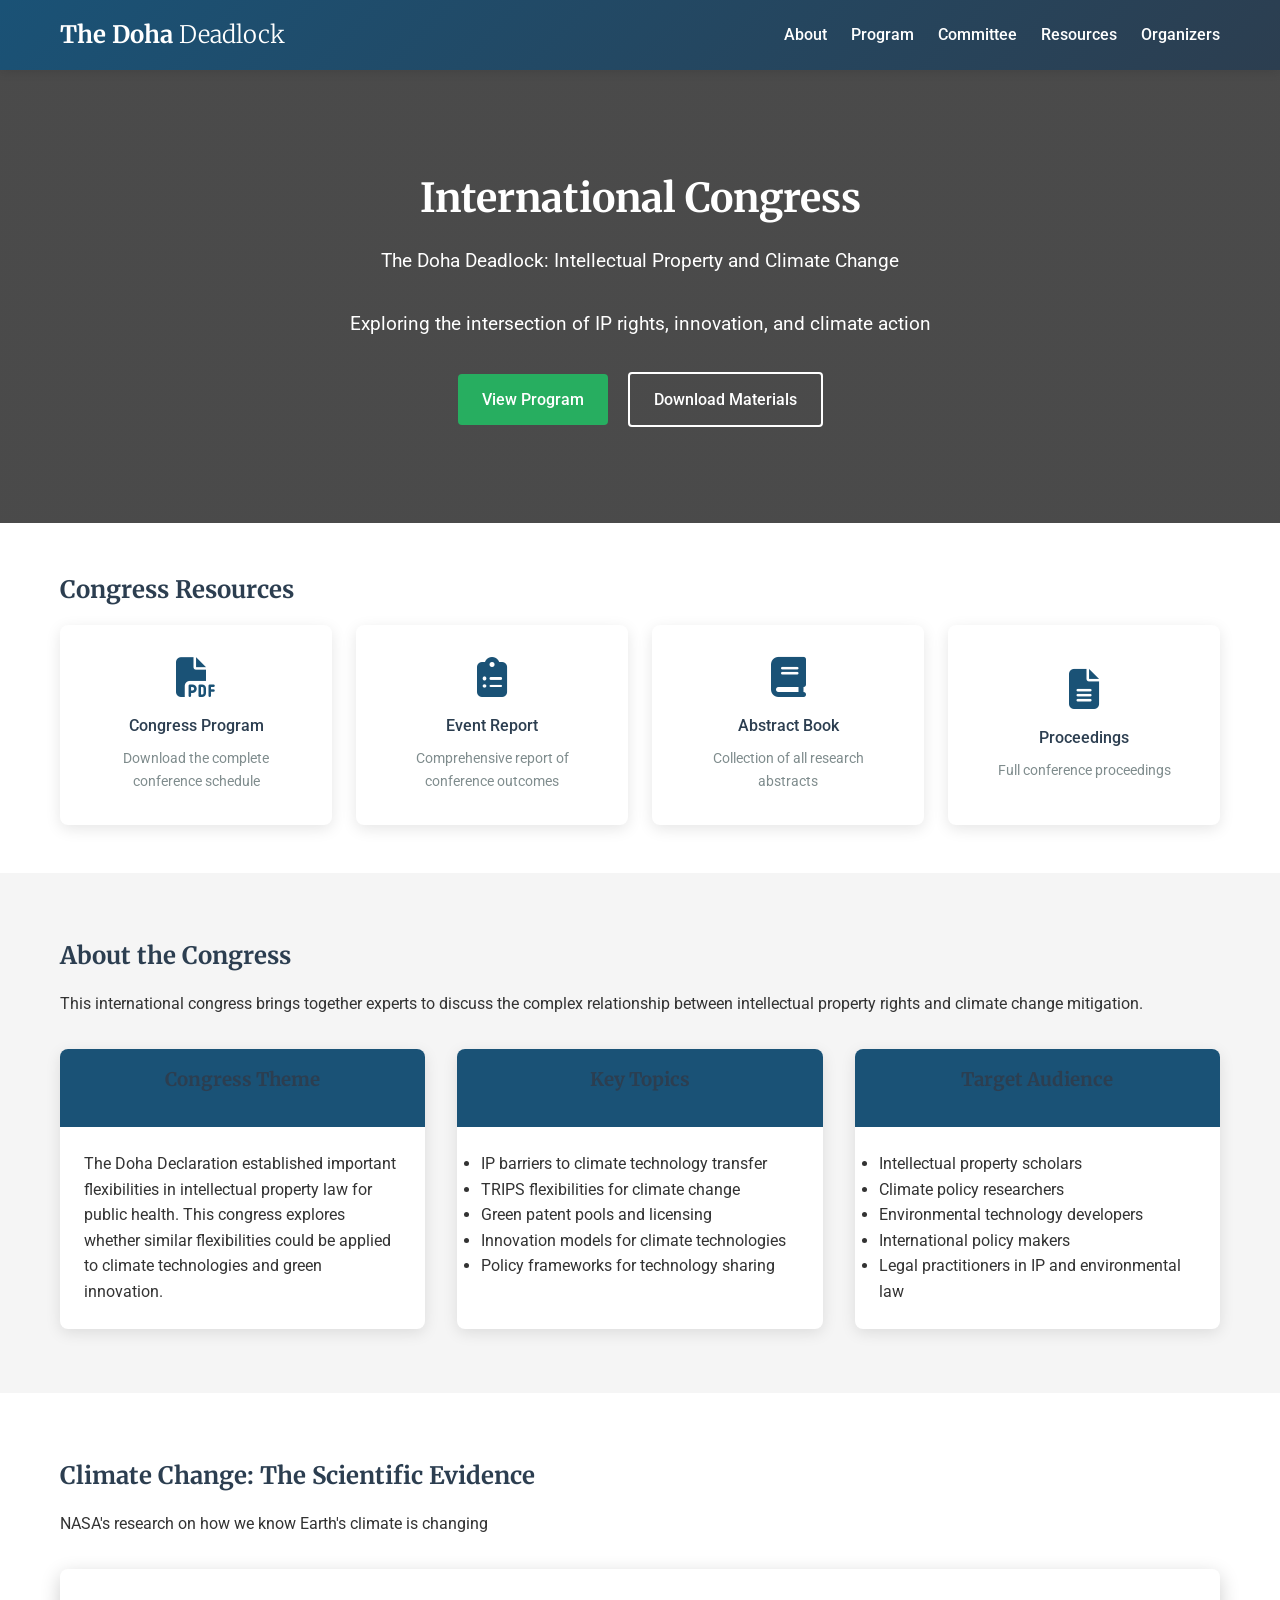
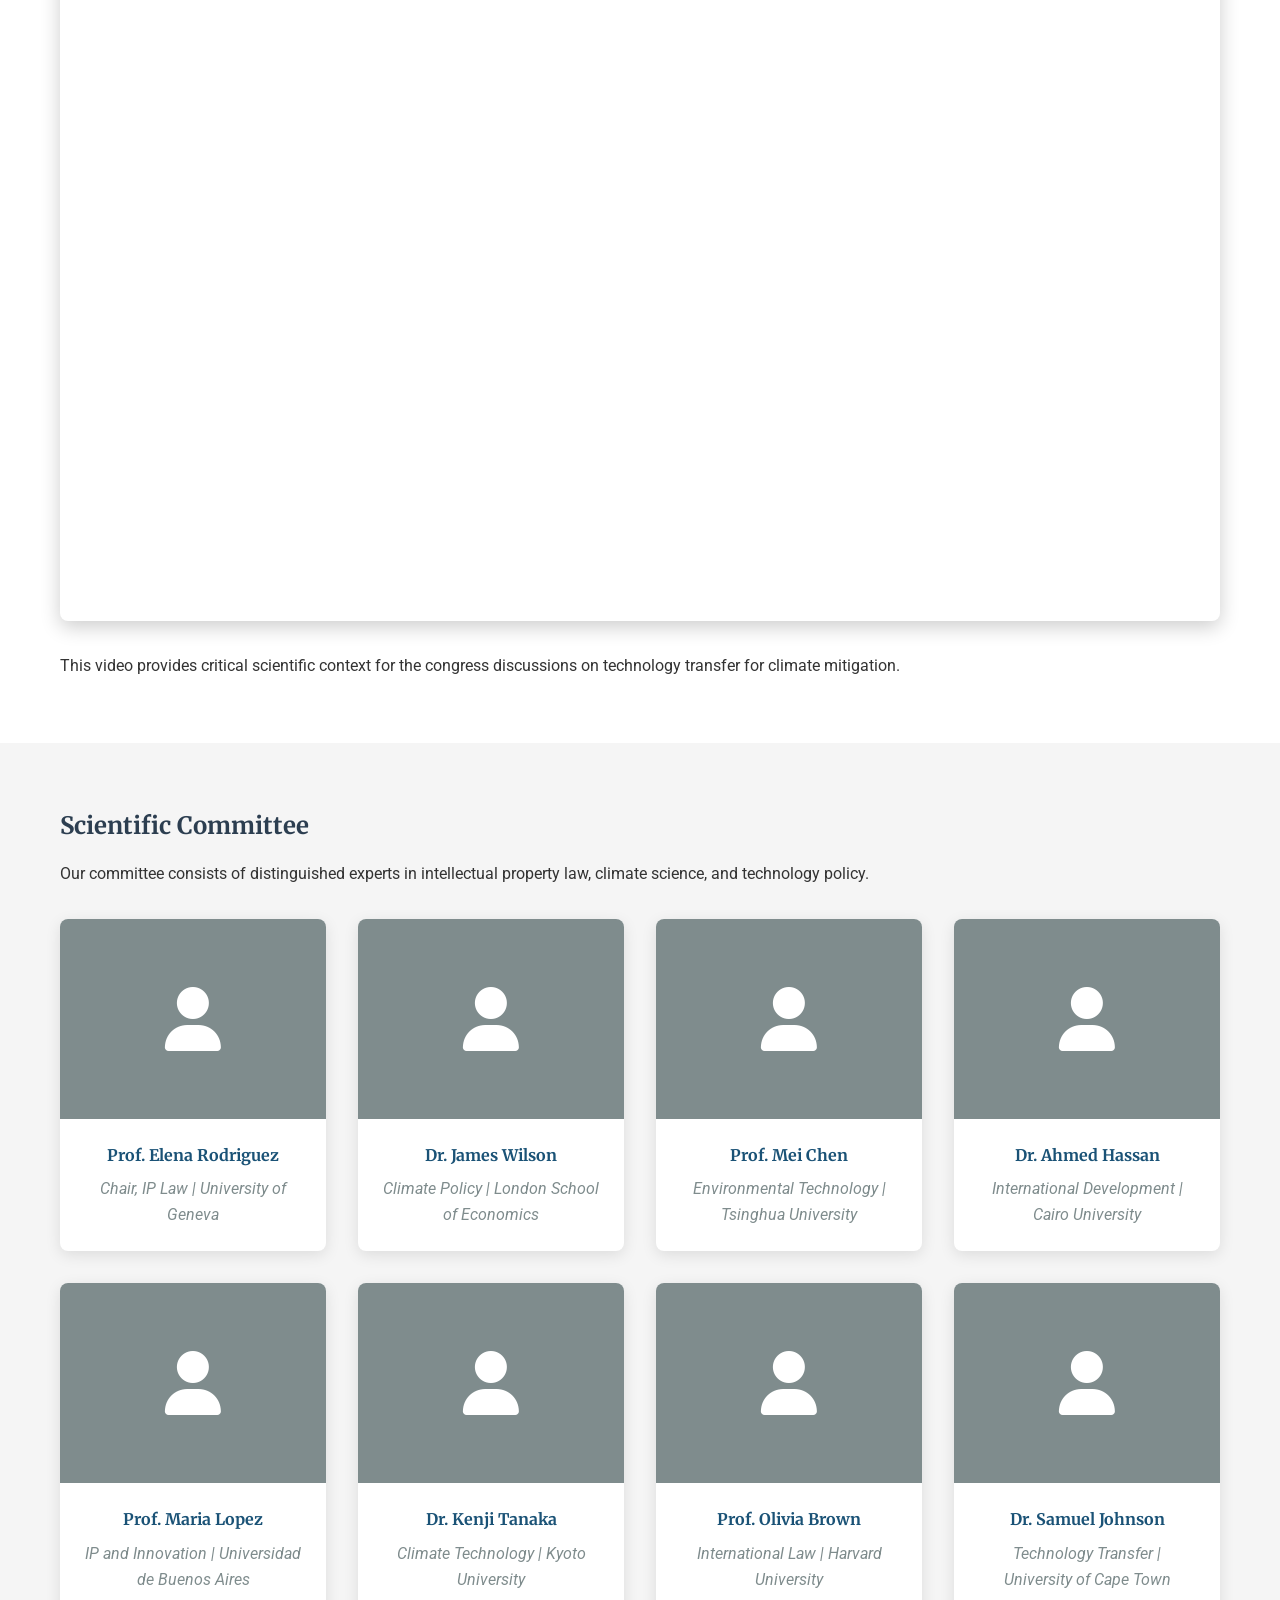
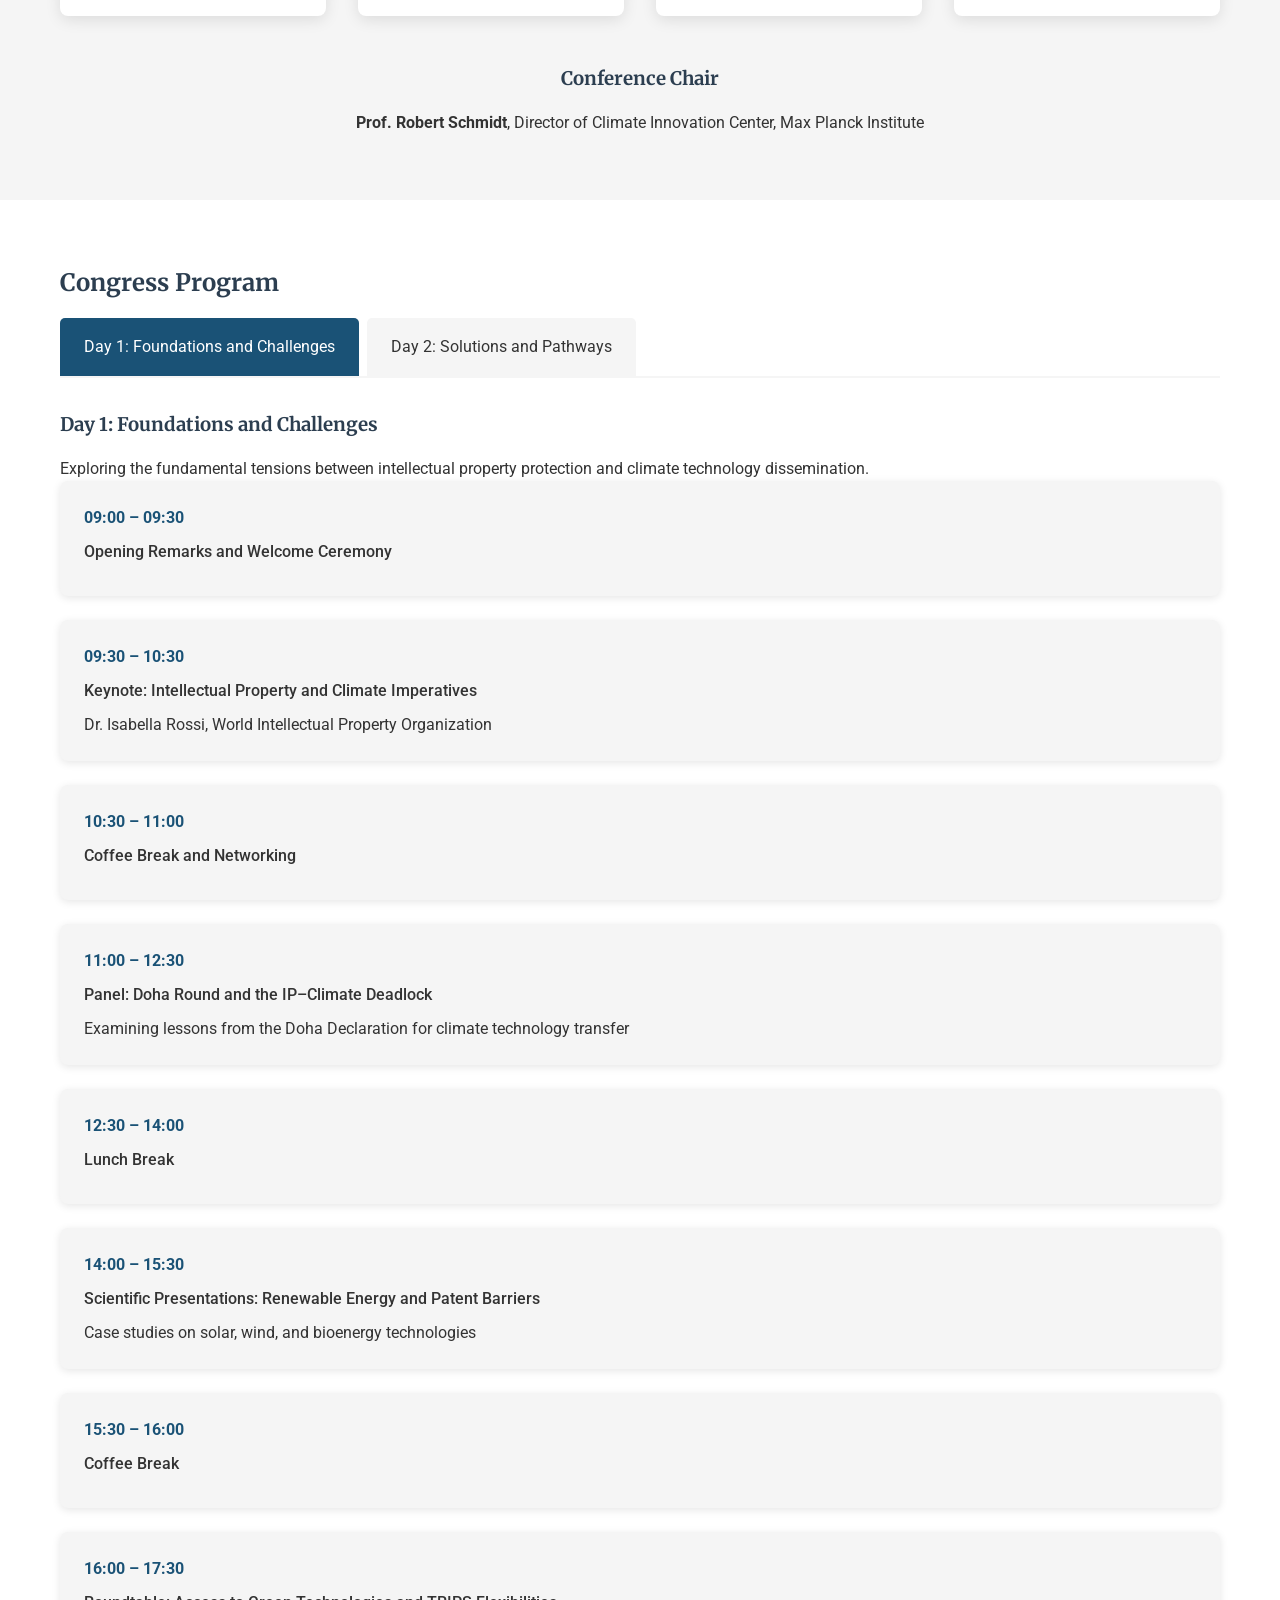
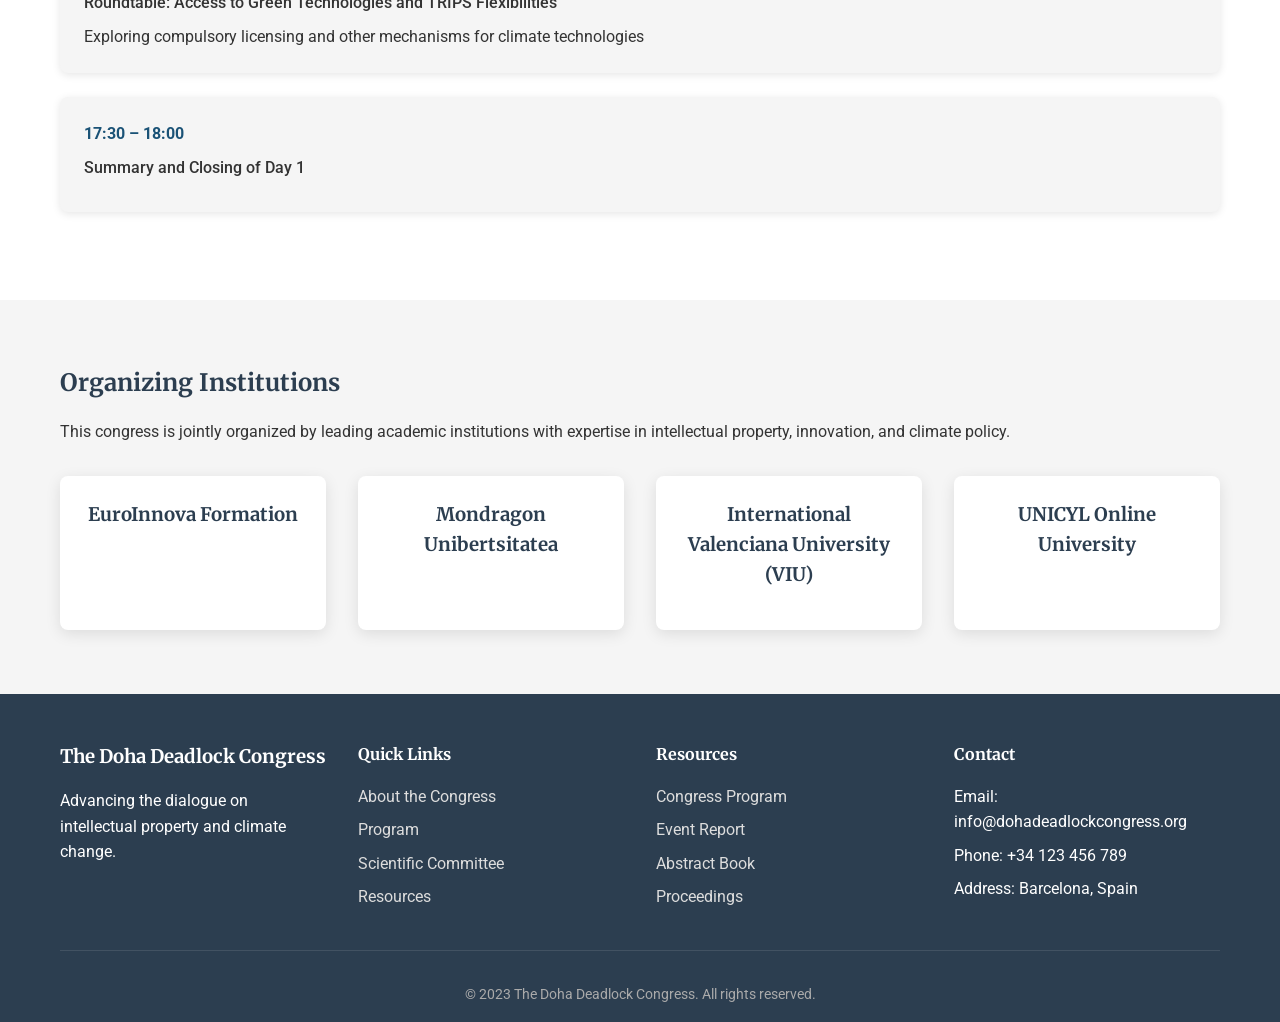
==== index.html @ 58fd71b8 "Update index.html" ====
<!DOCTYPE html>
<html lang="en">
<head>
    <meta charset="UTF-8">
    <meta name="viewport" content="width=device-width, initial-scale=1.0">
    <title>The Doha Deadlock: IP and Climate Change Congress</title>
    <link rel="stylesheet" href="https://cdnjs.cloudflare.com/ajax/libs/font-awesome/6.4.0/css/all.min.css">
    <link href="https://fonts.googleapis.com/css2?family=Roboto:wght@300;400;500;700&family=Merriweather:wght@400;700&display=swap" rel="stylesheet">
    <style>
        :root {
            --primary: #1a5276;
            --secondary: #27ae60;
            --accent: #e74c3c;
            --light: #f5f5f5;
            --dark: #2c3e50;
            --gray: #7f8c8d;
        }
        
        * {
            margin: 0;
            padding: 0;
            box-sizing: border-box;
        }
        
        body {
            font-family: 'Roboto', sans-serif;
            line-height: 1.6;
            color: #333;
            background-color: #f9f9f9;
        }
        
        h1, h2, h3, h4, h5 {
            font-family: 'Merriweather', serif;
            margin-bottom: 1rem;
            color: var(--dark);
        }
        
        .container {
            width: 100%;
            max-width: 1200px;
            margin: 0 auto;
            padding: 0 20px;
        }
        
        /* Header Styles */
        header {
            background: linear-gradient(135deg, var(--primary), #2c3e50);
            color: white;
            padding: 1rem 0;
            position: sticky;
            top: 0;
            z-index: 1000;
            box-shadow: 0 2px 10px rgba(0, 0, 0, 0.1);
        }
        
        .header-content {
            display: flex;
            justify-content: space-between;
            align-items: center;
        }
        
        .logo {
            display: flex;
            align-items: center;
        }
        
        .logo h1 {
            font-size: 1.5rem;
            color: white;
            margin: 0;
        }
        
        .logo span {
            font-weight: 300;
        }
        
        nav ul {
            display: flex;
            list-style: none;
        }
        
        nav ul li {
            margin-left: 1.5rem;
        }
        
        nav ul li a {
            color: white;
            text-decoration: none;
            font-weight: 500;
            transition: color 0.3s;
            padding: 0.5rem 0;
            position: relative;
        }
        
        nav ul li a:after {
            content: '';
            position: absolute;
            width: 0;
            height: 2px;
            bottom: 0;
            left: 0;
            background-color: white;
            transition: width 0.3s;
        }
        
        nav ul li a:hover:after {
            width: 100%;
        }
        
        .mobile-menu-btn {
            display: none;
            background: none;
            border: none;
            color: white;
            font-size: 1.5rem;
            cursor: pointer;
        }
        
        /* Hero Section */
        .hero {
            background: linear-gradient(rgba(0, 0, 0, 0.7), rgba(0, 0, 0, 0.7)), url('https://images.unsplash.com/photo-1611273426858-450d8e3c9fce?ixlib=rb-4.0.3&ixid=M3wxMjA3fDB8MHxwaG90by1wYWdlfHx8fGVufDB8fHx8fA%3D%3D&auto=format&fit=crop&w=1920&q=80') no-repeat center center/cover;
            color: white;
            padding: 6rem 0;
            text-align: center;
        }
        
        .hero h2 {
            font-size: 2.5rem;
            margin-bottom: 1rem;
            color: white;
        }
        
        .hero p {
            font-size: 1.2rem;
            max-width: 800px;
            margin: 0 auto 2rem;
        }
        
        .btn {
            display: inline-block;
            background: var(--secondary);
            color: white;
            padding: 0.8rem 1.5rem;
            border-radius: 4px;
            text-decoration: none;
            font-weight: 500;
            transition: all 0.3s;
            border: none;
            cursor: pointer;
        }
        
        .btn:hover {
            background: #219653;
            transform: translateY(-2px);
        }
        
        .btn-outline {
            background: transparent;
            border: 2px solid white;
            color: white;
            margin-left: 1rem;
        }
        
        .btn-outline:hover {
            background: white;
            color: var(--primary);
        }
        
        /* Quick Access Buttons */
        .quick-access {
            padding: 3rem 0;
            background: white;
        }
        
        .access-buttons {
            display: grid;
            grid-template-columns: repeat(auto-fit, minmax(250px, 1fr));
            gap: 1.5rem;
        }
        
        .access-btn {
            display: flex;
            flex-direction: column;
            align-items: center;
            justify-content: center;
            padding: 2rem;
            background: white;
            border-radius: 8px;
            box-shadow: 0 4px 15px rgba(0, 0, 0, 0.1);
            text-decoration: none;
            color: var(--dark);
            transition: all 0.3s;
            text-align: center;
        }
        
        .access-btn:hover {
            transform: translateY(-5px);
            box-shadow: 0 8px 20px rgba(0, 0, 0, 0.15);
            color: var(--primary);
        }
        
        .access-btn i {
            font-size: 2.5rem;
            margin-bottom: 1rem;
            color: var(--primary);
        }
        
        .access-btn span {
            font-weight: 500;
        }
        
        .access-btn p {
            margin-top: 0.5rem;
            font-size: 0.9rem;
            color: var(--gray);
        }
        
        /* Congress Info */
        .congress-info {
            padding: 4rem 0;
            background: var(--light);
        }
        
        .info-grid {
            display: grid;
            grid-template-columns: repeat(auto-fit, minmax(300px, 1fr));
            gap: 2rem;
            margin-top: 2rem;
        }
        
        .info-card {
            background: white;
            border-radius: 8px;
            overflow: hidden;
            box-shadow: 0 4px 15px rgba(0, 0, 0, 0.1);
            transition: transform 0.3s;
        }
        
        .info-card:hover {
            transform: translateY(-5px);
        }
        
        .info-card-header {
            background: var(--primary);
            color: white;
            padding: 1rem;
            text-align: center;
        }
        
        .info-card-body {
            padding: 1.5rem;
        }
        
        /* Video Section */
        .video-section {
            padding: 4rem 0;
            background: white;
        }
        
        .video-container {
            position: relative;
            padding-bottom: 56.25%;
            height: 0;
            overflow: hidden;
            max-width: 100%;
            margin: 2rem auto;
            border-radius: 8px;
            box-shadow: 0 6px 20px rgba(0, 0, 0, 0.2);
        }
        
        .video-container iframe {
            position: absolute;
            top: 0;
            left: 0;
            width: 100%;
            height: 100%;
            border: none;
        }
        
        /* Scientific Committee */
        .committee {
            padding: 4rem 0;
            background: var(--light);
        }
        
        .committee-grid {
            display: grid;
            grid-template-columns: repeat(auto-fit, minmax(250px, 1fr));
            gap: 2rem;
            margin-top: 2rem;
        }
        
        .member-card {
            background: white;
            border-radius: 8px;
            overflow: hidden;
            box-shadow: 0 4px 15px rgba(0, 0, 0, 0.1);
            text-align: center;
            transition: transform 0.3s;
        }
        
        .member-card:hover {
            transform: translateY(-5px);
        }
        
        .member-img {
            width: 100%;
            height: 200px;
            background: var(--gray);
            display: flex;
            align-items: center;
            justify-content: center;
            color: white;
            font-size: 4rem;
        }
        
        .member-info {
            padding: 1.5rem;
        }
        
        .member-info h4 {
            color: var(--primary);
            margin-bottom: 0.5rem;
        }
        
        .member-info p {
            color: var(--gray);
            font-style: italic;
        }
        
        /* Program Section */
        .program {
            padding: 4rem 0;
            background: white;
        }
        
        .program-tabs {
            display: flex;
            flex-wrap: wrap;
            margin-bottom: 2rem;
            border-bottom: 2px solid var(--light);
        }
        
        .program-tab {
            padding: 1rem 1.5rem;
            background: var(--light);
            cursor: pointer;
            margin-right: 0.5rem;
            border-top-left-radius: 5px;
            border-top-right-radius: 5px;
            transition: all 0.3s;
        }
        
        .program-tab.active {
            background: var(--primary);
            color: white;
        }
        
        .program-content {
            display: none;
        }
        
        .program-content.active {
            display: block;
        }
        
        .program-item {
            margin-bottom: 1.5rem;
            padding: 1.5rem;
            background: var(--light);
            border-radius: 8px;
            box-shadow: 0 2px 8px rgba(0, 0, 0, 0.1);
        }
        
        .program-time {
            font-weight: 700;
            color: var(--primary);
            margin-bottom: 0.5rem;
        }
        
        .program-title {
            font-weight: 500;
            margin-bottom: 0.5rem;
        }
        
        /* Organizers Section */
        .organizers {
            padding: 4rem 0;
            background: var(--light);
        }
        
        .organizers-grid {
            display: grid;
            grid-template-columns: repeat(auto-fit, minmax(250px, 1fr));
            gap: 2rem;
            margin-top: 2rem;
        }
        
        .organizer-card {
            background: white;
            border-radius: 8px;
            padding: 1.5rem;
            text-align: center;
            box-shadow: 0 4px 15px rgba(0, 0, 0, 0.1);
        }
        
        /* Footer */
        footer {
            background: var(--dark);
            color: white;
            padding: 3rem 0 1rem;
        }
        
        .footer-content {
            display: grid;
            grid-template-columns: repeat(auto-fit, minmax(250px, 1fr));
            gap: 2rem;
            margin-bottom: 2rem;
        }
        
        .footer-logo h3 {
            color: white;
            margin-bottom: 1rem;
        }
        
        .footer-links h4 {
            color: white;
            margin-bottom: 1rem;
        }
        
        .footer-links ul {
            list-style: none;
        }
        
        .footer-links ul li {
            margin-bottom: 0.5rem;
        }
        
        .footer-links ul li a {
            color: #ddd;
            text-decoration: none;
            transition: color 0.3s;
        }
        
        .footer-links ul li a:hover {
            color: white;
        }
        
        .copyright {
            text-align: center;
            padding-top: 2rem;
            border-top: 1px solid rgba(255, 255, 255, 0.1);
            color: #aaa;
            font-size: 0.9rem;
        }
        
        /* Responsive Styles */
        @media (max-width: 768px) {
            .header-content {
                flex-direction: column;
                text-align: center;
            }
            
            nav ul {
                margin-top: 1rem;
                flex-wrap: wrap;
                justify-content: center;
            }
            
            nav ul li {
                margin: 0 0.5rem 0.5rem;
            }
            
            .hero h2 {
                font-size: 2rem;
            }
            
            .hero p {
                font-size: 1rem;
            }
            
            .btn-outline {
                margin-left: 0;
                margin-top: 1rem;
            }
            
            .access-buttons {
                grid-template-columns: 1fr;
            }
            
            .program-tabs {
                flex-direction: column;
            }
            
            .program-tab {
                margin-bottom: 0.5rem;
                border-radius: 5px;
            }
        }
        
        @media (max-width: 480px) {
            .logo h1 {
                font-size: 1.2rem;
            }
            
            .hero {
                padding: 4rem 0;
            }
            
            .hero h2 {
                font-size: 1.8rem;
            }
            
            .info-grid, .committee-grid, .organizers-grid {
                grid-template-columns: 1fr;
            }
        }
    </style>
</head>
<body>
    <!-- Header -->
    <header>
        <div class="container">
            <div class="header-content">
                <div class="logo">
                    <h1>The Doha <span>Deadlock</span></h1>
                </div>
                <nav>
                    <ul>
                        <li><a href="#about">About</a></li>
                        <li><a href="#program">Program</a></li>
                        <li><a href="#committee">Committee</a></li>
                        <li><a href="#resources">Resources</a></li>
                        <li><a href="#organizers">Organizers</a></li>
                    </ul>
                </nav>
                <button class="mobile-menu-btn">
                    <i class="fas fa-bars"></i>
                </button>
            </div>
        </div>
    </header>

    <!-- Hero Section -->
    <section class="hero">
        <div class="container">
            <h2>International Congress</h2>
            <p>The Doha Deadlock: Intellectual Property and Climate Change</p>
            <p>Exploring the intersection of IP rights, innovation, and climate action</p>
            <a href="#program" class="btn">View Program</a>
            <a href="#resources" class="btn btn-outline">Download Materials</a>
        </div>
    </section>

    <!-- Quick Access Buttons -->
    <section class="quick-access" id="resources">
        <div class="container">
            <h2 class="text-center">Congress Resources</h2>
            <div class="access-buttons">
                <a href="#" class="access-btn" download="Congress_Program.pdf">
                    <i class="fas fa-file-pdf"></i>
                    <span>Congress Program</span>
                    <p>Download the complete conference schedule</p>
                </a>
                <a href="#" class="access-btn" download="Event_Report.pdf">
                    <i class="fas fa-clipboard-list"></i>
                    <span>Event Report</span>
                    <p>Comprehensive report of conference outcomes</p>
                </a>
                <a href="#" class="access-btn" download="Abstract_Book.pdf">
                    <i class="fas fa-book"></i>
                    <span>Abstract Book</span>
                    <p>Collection of all research abstracts</p>
                </a>
                <a href="#" class="access-btn" download="Proceedings.pdf">
                    <i class="fas fa-file-alt"></i>
                    <span>Proceedings</span>
                    <p>Full conference proceedings</p>
                </a>
            </div>
        </div>
    </section>

    <!-- Congress Info -->
    <section id="about" class="congress-info">
        <div class="container">
            <h2 class="text-center">About the Congress</h2>
            <p class="text-center">This international congress brings together experts to discuss the complex relationship between intellectual property rights and climate change mitigation.</p>
            
            <div class="info-grid">
                <div class="info-card">
                    <div class="info-card-header">
                        <h3>Congress Theme</h3>
                    </div>
                    <div class="info-card-body">
                        <p>The Doha Declaration established important flexibilities in intellectual property law for public health. This congress explores whether similar flexibilities could be applied to climate technologies and green innovation.</p>
                    </div>
                </div>
                
                <div class="info-card">
                    <div class="info-card-header">
                        <h3>Key Topics</h3>
                    </div>
                    <div class="info-card-body">
                        <ul>
                            <li>IP barriers to climate technology transfer</li>
                            <li>TRIPS flexibilities for climate change</li>
                            <li>Green patent pools and licensing</li>
                            <li>Innovation models for climate technologies</li>
                            <li>Policy frameworks for technology sharing</li>
                        </ul>
                    </div>
                </div>
                
                <div class="info-card">
                    <div class="info-card-header">
                        <h3>Target Audience</h3>
                    </div>
                    <div class="info-card-body">
                        <ul>
                            <li>Intellectual property scholars</li>
                            <li>Climate policy researchers</li>
                            <li>Environmental technology developers</li>
                            <li>International policy makers</li>
                            <li>Legal practitioners in IP and environmental law</li>
                        </ul>
                    </div>
                </div>
            </div>
        </div>
    </section>

    <!-- Video Section -->
    <section class="video-section">
        <div class="container">
            <h2 class="text-center">Climate Change: The Scientific Evidence</h2>
            <p class="text-center">NASA's research on how we know Earth's climate is changing</p>
            
            <div class="video-container">
                <iframe src="https://plus.nasa.gov/video/how-do-we-know-earth-is-changing/" allowfullscreen></iframe>
            </div>
            
            <p class="text-center">This video provides critical scientific context for the congress discussions on technology transfer for climate mitigation.</p>
        </div>
    </section>

    <!-- Scientific Committee -->
    <section id="committee" class="committee">
        <div class="container">
            <h2 class="text-center">Scientific Committee</h2>
            <p class="text-center">Our committee consists of distinguished experts in intellectual property law, climate science, and technology policy.</p>
            
            <div class="committee-grid">
                <div class="member-card">
                    <div class="member-img">
                        <i class="fas fa-user"></i>
                    </div>
                    <div class="member-info">
                        <h4>Prof. Elena Rodriguez</h4>
                        <p>Chair, IP Law | University of Geneva</p>
                    </div>
                </div>
                
                <div class="member-card">
                    <div class="member-img">
                        <i class="fas fa-user"></i>
                    </div>
                    <div class="member-info">
                        <h4>Dr. James Wilson</h4>
                        <p>Climate Policy | London School of Economics</p>
                    </div>
                </div>
                
                <div class="member-card">
                    <div class="member-img">
                        <i class="fas fa-user"></i>
                    </div>
                    <div class="member-info">
                        <h4>Prof. Mei Chen</h4>
                        <p>Environmental Technology | Tsinghua University</p>
                    </div>
                </div>
                
                <div class="member-card">
                    <div class="member-img">
                        <i class="fas fa-user"></i>
                    </div>
                    <div class="member-info">
                        <h4>Dr. Ahmed Hassan</h4>
                        <p>International Development | Cairo University</p>
                    </div>
                </div>
                
                <div class="member-card">
                    <div class="member-img">
                        <i class="fas fa-user"></i>
                    </div>
                    <div class="member-info">
                        <h4>Prof. Maria Lopez</h4>
                        <p>IP and Innovation | Universidad de Buenos Aires</p>
                    </div>
                </div>
                
                <div class="member-card">
                    <div class="member-img">
                        <i class="fas fa-user"></i>
                    </div>
                    <div class="member-info">
                        <h4>Dr. Kenji Tanaka</h4>
                        <p>Climate Technology | Kyoto University</p>
                    </div>
                </div>
                
                <div class="member-card">
                    <div class="member-img">
                        <i class="fas fa-user"></i>
                    </div>
                    <div class="member-info">
                        <h4>Prof. Olivia Brown</h4>
                        <p>International Law | Harvard University</p>
                    </div>
                </div>
                
                <div class="member-card">
                    <div class="member-img">
                        <i class="fas fa-user"></i>
                    </div>
                    <div class="member-info">
                        <h4>Dr. Samuel Johnson</h4>
                        <p>Technology Transfer | University of Cape Town</p>
                    </div>
                </div>
            </div>
            
            <div style="text-align: center; margin-top: 3rem;">
                <h3>Conference Chair</h3>
                <p><strong>Prof. Robert Schmidt</strong>, Director of Climate Innovation Center, Max Planck Institute</p>
            </div>
        </div>
    </section>

    <!-- Program Section -->
    <section id="program" class="program">
        <div class="container">
            <h2 class="text-center">Congress Program</h2>
            
            <div class="program-tabs">
                <div class="program-tab active" data-day="day1">Day 1: Foundations and Challenges</div>
                <div class="program-tab" data-day="day2">Day 2: Solutions and Pathways</div>
            </div>
            
            <div class="program-content active" id="day1-content">
                <h3>Day 1: Foundations and Challenges</h3>
                <p>Exploring the fundamental tensions between intellectual property protection and climate technology dissemination.</p>
                
                <div class="program-item">
                    <div class="program-time">09:00 – 09:30</div>
                    <div class="program-title">Opening Remarks and Welcome Ceremony</div>
                </div>
                
                <div class="program-item">
                    <div class="program-time">09:30 – 10:30</div>
                    <div class="program-title">Keynote: Intellectual Property and Climate Imperatives</div>
                    <p>Dr. Isabella Rossi, World Intellectual Property Organization</p>
                </div>
                
                <div class="program-item">
                    <div class="program-time">10:30 – 11:00</div>
                    <div class="program-title">Coffee Break and Networking</div>
                </div>
                
                <div class="program-item">
                    <div class="program-time">11:00 – 12:30</div>
                    <div class="program-title">Panel: Doha Round and the IP–Climate Deadlock</div>
                    <p>Examining lessons from the Doha Declaration for climate technology transfer</p>
                </div>
                
                <div class="program-item">
                    <div class="program-time">12:30 – 14:00</div>
                    <div class="program-title">Lunch Break</div>
                </div>
                
                <div class="program-item">
                    <div class="program-time">14:00 – 15:30</div>
                    <div class="program-title">Scientific Presentations: Renewable Energy and Patent Barriers</div>
                    <p>Case studies on solar, wind, and bioenergy technologies</p>
                </div>
                
                <div class="program-item">
                    <div class="program-time">15:30 – 16:00</div>
                    <div class="program-title">Coffee Break</div>
                </div>
                
                <div class="program-item">
                    <div class="program-time">16:00 – 17:30</div>
                    <div class="program-title">Roundtable: Access to Green Technologies and TRIPS Flexibilities</div>
                    <p>Exploring compulsory licensing and other mechanisms for climate technologies</p>
                </div>
                
                <div class="program-item">
                    <div class="program-time">17:30 – 18:00</div>
                    <div class="program-title">Summary and Closing of Day 1</div>
                </div>
            </div>
            
            <div class="program-content" id="day2-content">
                <h3>Day 2: Solutions and Pathways</h3>
                <p>Developing practical approaches to overcome IP barriers to climate technology transfer.</p>
                
                <div class="program-item">
                    <div class="program-time">09:00 – 09:30</div>
                    <div class="program-title">Recap of Day 1</div>
                </div>
                
                <div class="program-item">
                    <div class="program-time">09:30 – 10:30</div>
                    <div class="program-title">Keynote: Balancing Innovation, IP, and Climate Action</div>
                    <p>Prof. Michael Zhang, Stanford Law School</p>
                </div>
                
                <div class="program-item">
                    <div class="program-time">10:30 – 11:00</div>
                    <div class="program-title">Coffee Break</div>
                </div>
                
                <div class="program-item">
                    <div class="program-time">11:00 – 12:30</div>
                    <div class="program-title">Panel: Legal Tools for IP Flexibilities in Environmental Technologies</div>
                    <p>Examining patent pools, open innovation, and technology partnerships</p>
                </div>
                
                <div class="program-item">
                    <div class="program-time">12:30 – 14:00</div>
                    <div class="program-title">Lunch Break</div>
                </div>
                
                <div class="program-item">
                    <div class="program-time">14:00 – 15:30</div>
                    <div class="program-title">Scientific Presentations: Case Studies on Technology Transfer</div>
                    <p>Successful models of climate technology dissemination</p>
                </div>
                
                <div class="program-item">
                    <div class="program-time">15:30 – 16:00</div>
                    <div class="program-title">Coffee Break</div>
                </div>
                
                <div class="program-item">
                    <div class="program-time">16:00 – 17:00</div>
                    <div class="program-title">Workshop: Practical Mechanisms for Licensing Green Technologies</div>
                    <p>Hands-on session developing licensing frameworks</p>
                </div>
                
                <div class="program-item">
                    <div class="program-time">17:00 – 17:45</div>
                    <div class="program-title">Final Panel: Building a Collaborative Roadmap</div>
                    <p>Synthesizing findings into policy recommendations</p>
                </div>
                
                <div class="program-item">
                    <div class="program-time">17:45 – 18:00</div>
                    <div class="program-title">Closing Ceremony</div>
                </div>
            </div>
        </div>
    </section>

    <!-- Organizers Section -->
    <section id="organizers" class="organizers">
        <div class="container">
            <h2 class="text-center">Organizing Institutions</h2>
            <p class="text-center">This congress is jointly organized by leading academic institutions with expertise in intellectual property, innovation, and climate policy.</p>
            
            <div class="organizers-grid">
                <div class="organizer-card">
                    <h3>EuroInnova Formation</h3>
                </div>
                <div class="organizer-card">
                    <h3>Mondragon Unibertsitatea</h3>
                </div>
                <div class="organizer-card">
                    <h3>International Valenciana University (VIU)</h3>
                </div>
                <div class="organizer-card">
                    <h3>UNICYL Online University</h3>
                </div>
            </div>
        </div>
    </section>

    <!-- Footer -->
    <footer>
        <div class="container">
            <div class="footer-content">
                <div class="footer-logo">
                    <h3>The Doha Deadlock Congress</h3>
                    <p>Advancing the dialogue on intellectual property and climate change.</p>
                </div>
                
                <div class="footer-links">
                    <h4>Quick Links</h4>
                    <ul>
                        <li><a href="#about">About the Congress</a></li>
                        <li><a href="#program">Program</a></li>
                        <li><a href="#committee">Scientific Committee</a></li>
                        <li><a href="#resources">Resources</a></li>
                    </ul>
                </div>
                
                <div class="footer-links">
                    <h4>Resources</h4>
                    <ul>
                        <li><a href="#">Congress Program</a></li>
                        <li><a href="#">Event Report</a></li>
                        <li><a href="#">Abstract Book</a></li>
                        <li><a href="#">Proceedings</a></li>
                    </ul>
                </div>
                
                <div class="footer-links">
                    <h4>Contact</h4>
                    <ul>
                        <li>Email: info@dohadeadlockcongress.org</li>
                        <li>Phone: +34 123 456 789</li>
                        <li>Address: Barcelona, Spain</li>
                    </ul>
                </div>
            </div>
            
            <div class="copyright">
                <p>© 2023 The Doha Deadlock Congress. All rights reserved.</p>
            </div>
        </div>
    </footer>

    <script>
        // Program Tabs
        const programTabs = document.querySelectorAll('.program-tab');
        const programContents = document.querySelectorAll('.program-content');
        
        programTabs.forEach(tab => {
            tab.addEventListener('click', () => {
                const target = tab.getAttribute('data-day');
                
                // Remove active class from all tabs and contents
                programTabs.forEach(t => t.classList.remove('active'));
                programContents.forEach(c => c.classList.remove('active'));
                
                // Add active class to clicked tab and corresponding content
                tab.classList.add('active');
                document.getElementById(`${target}-content`).classList.add('active');
            });
        });
        
        // Mobile Menu Toggle
        const mobileMenuBtn = document.querySelector('.mobile-menu-btn');
        const nav = document.querySelector('nav');
        
        mobileMenuBtn.addEventListener('click', () => {
            nav.style.display = nav.style.display === 'flex' ? 'none' : 'flex';
        });
        
        // Responsive adjustment for mobile menu
        window.addEventListener('resize', () => {
            if (window.innerWidth > 768) {
                nav.style.display = 'flex';
            } else {
                nav.style.display = 'none';
            }
        });
        
        // Simulate download functionality
        const downloadButtons = document.querySelectorAll('.access-btn');
        
        downloadButtons.forEach(button => {
            button.addEventListener('click', (e) => {
                e.preventDefault();
                const documentType = button.querySelector('span').textContent;
                alert(`In a production environment, this would download the ${documentType}`);
                // In a real implementation, this would trigger a file download
            });
        });
    </script>
</body>
</html>
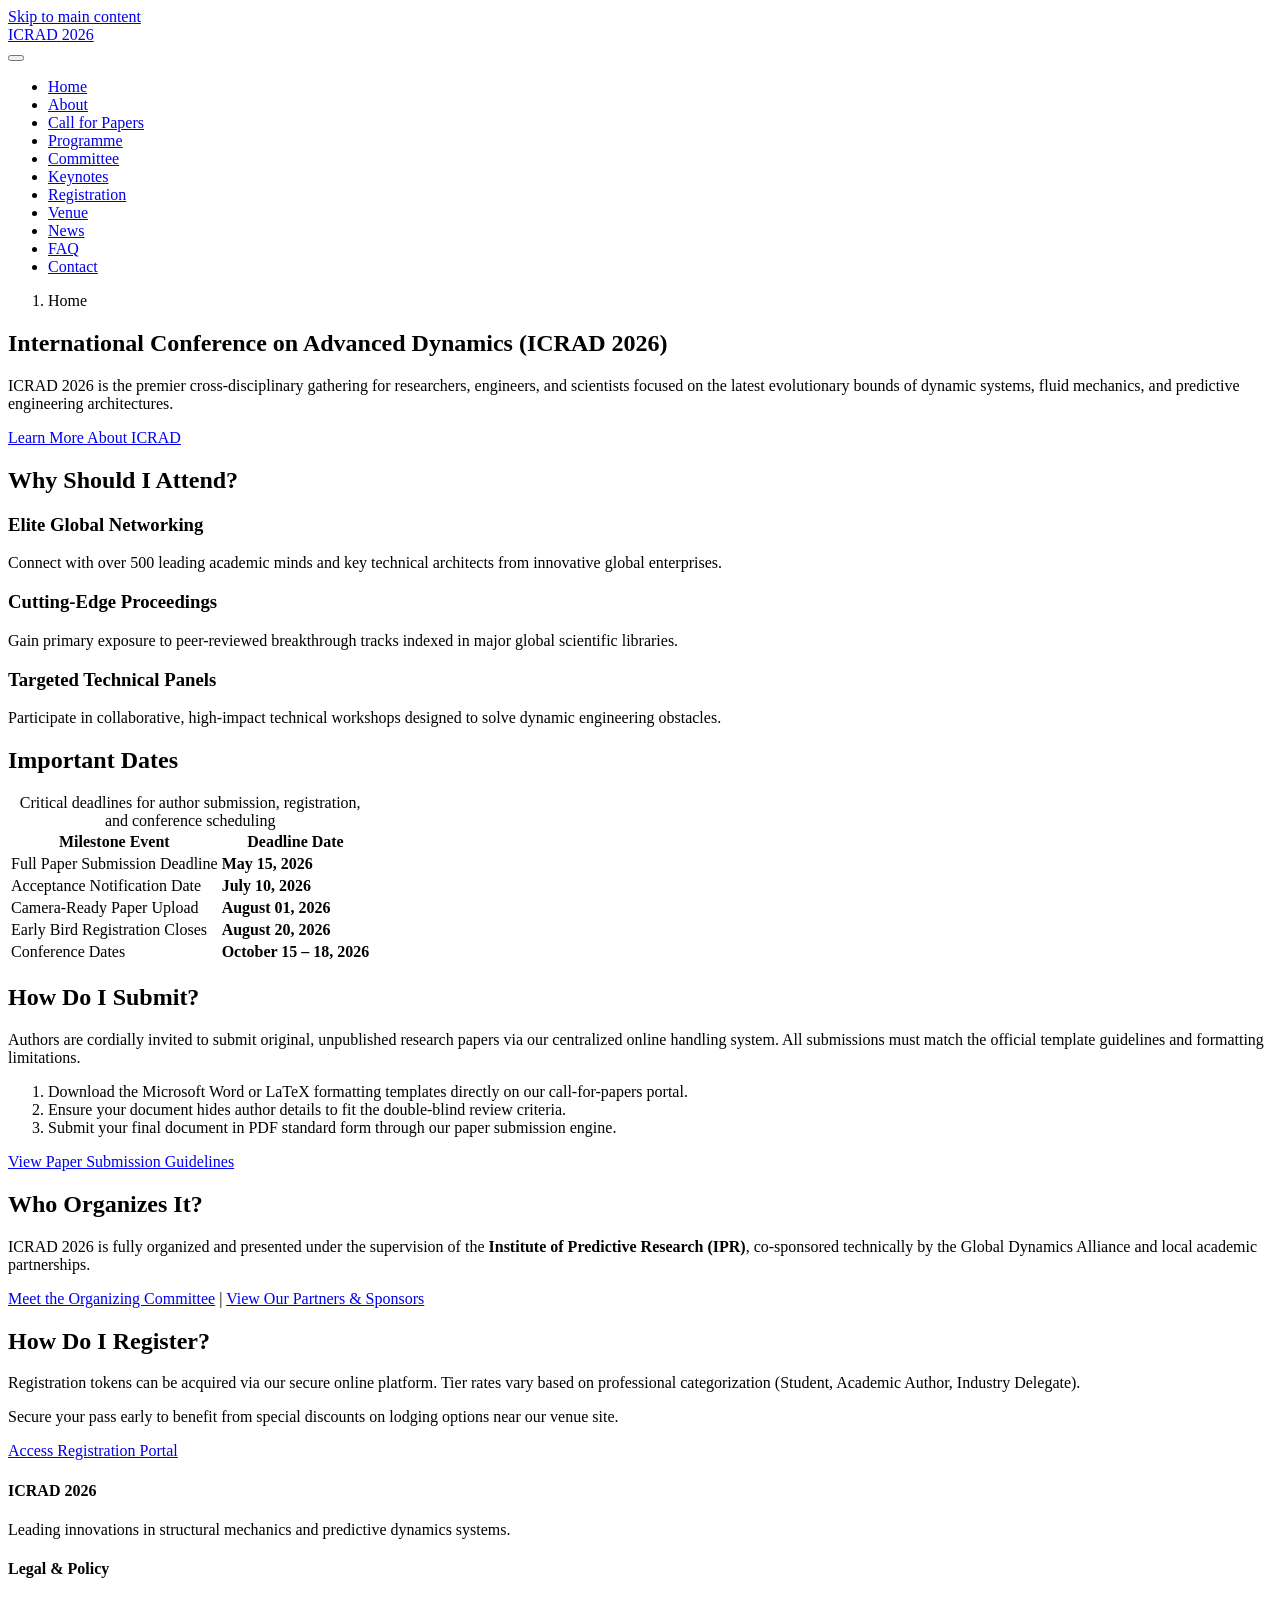
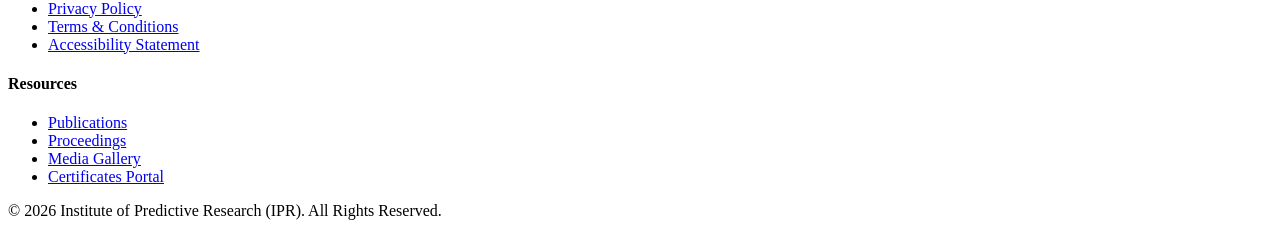
==== commit 142fbf21: "Update fmt.Println message from 'Hello' to 'Goodbye'" ====
--- a/index.html
+++ b/index.html
@@ -1,985 +1,258 @@
 <!DOCTYPE html>
-<html lang="en">
+<html lang="en" dir="ltr">
 <head>
-    <meta charset="UTF-8">
-    <meta name="viewport" content="width=device-width, initial-scale=1.0">
-    <title>The Doha Deadlock: IP and Climate Change Congress</title>
-    <link rel="stylesheet" href="https://cdnjs.cloudflare.com/ajax/libs/font-awesome/6.4.0/css/all.min.css">
-    <link href="https://fonts.googleapis.com/css2?family=Roboto:wght@300;400;500;700&family=Merriweather:wght@400;700&display=swap" rel="stylesheet">
-    <style>
-        :root {
-            --primary: #1a5276;
-            --secondary: #27ae60;
-            --accent: #e74c3c;
-            --light: #f5f5f5;
-            --dark: #2c3e50;
-            --gray: #7f8c8d;
+  <meta charset="UTF-8">
+  <meta name="viewport" content="width=device-width, initial-scale=1.0">
+  
+  <title>International Conference on Advanced Dynamics (ICRAD 2026) | Home</title>
+  <meta name="description" content="Welcome to ICRAD 2026, the premier global forum presenting breakthroughs in advanced dynamics, engineering, and predictive systems. Join top researchers and industry leaders.">
+  <meta name="keywords" content="ICRAD 2026, advanced dynamics conference, engineering research, call for papers, academic conference 2026">
+  <meta name="robots" content="index, follow, max-snippet:-1, max-image-preview:large, max-video-preview:-1">
+  <link rel="canonical" href="https://www.icrad-conference.org/index.html">
+
+  <link rel="alternate" type="application/rss+xml" title="ICRAD 2026 News Feed" href="/rss.xml">
+  <link rel="sitemap" type="application/xml" title="Sitemap" href="/sitemap.xml">
+
+  <meta property="og:locale" content="en_US">
+  <meta property="og:type" content="website">
+  <meta property="og:title" content="International Conference on Advanced Dynamics (ICRAD 2026)">
+  <meta property="og:description" content="Join world-class experts at ICRAD 2026. Explore ground-breaking research, keynotes, and networking opportunities.">
+  <meta property="og:url" content="https://www.icrad-conference.org/index.html">
+  <meta property="og:site_name" content="ICRAD 2026">
+  <meta property="og:image" content="https://www.icrad-conference.org/assets/images/og-main.jpg">
+  <meta property="og:image:alt" content="ICRAD 2026 Conference Banner showcasing global innovation.">
+
+  <meta name="twitter:card" content="summary_large_image">
+  <meta name="twitter:title" content="International Conference on Advanced Dynamics (ICRAD 2026)">
+  <meta name="twitter:description" content="Submit your research and register for the definitive global event in advanced dynamics.">
+  <meta name="twitter:image" content="https://www.icrad-conference.org/assets/images/og-main.jpg">
+
+  <link rel="stylesheet" href="/assets/css/main.css">
+  <link rel="stylesheet" href="/assets/css/animations.css">
+
+  <script type="application/ld+json">
+  {
+    "@context": "https://schema.org",
+    "@graph": [
+      {
+        "@type": "EducationEvent",
+        "@id": "https://www.icrad-conference.org/#event",
+        "name": "International Conference on Advanced Dynamics (ICRAD 2026)",
+        "description": "The premier global forum presenting breakthroughs in advanced dynamics, engineering, and predictive systems.",
+        "startDate": "2026-10-15T09:00:00+02:00",
+        "endDate": "2026-10-18T18:00:00+02:00",
+        "eventStatus": "https://schema.org/EventScheduled",
+        "eventAttendanceMode": "https://schema.org/MixedEventAttendanceMode",
+        "location": {
+          "@type": "Place",
+          "name": "Grand Convention Centre",
+          "address": {
+            "@type": "PostalAddress",
+            "streetAddress": "123 Innovation Boulevard",
+            "addressLocality": "Durrës",
+            "addressCountry": "AL"
+          }
+        },
+        "organizer": {
+          "@type": "Organization",
+          "name": "Institute of Predictive Research (IPR)",
+          "url": "https://www.icrad-conference.org"
         }
-        
-        * {
-            margin: 0;
-            padding: 0;
-            box-sizing: border-box;
-        }
-        
-        body {
-            font-family: 'Roboto', sans-serif;
-            line-height: 1.6;
-            color: #333;
-            background-color: #f9f9f9;
-        }
-        
-        h1, h2, h3, h4, h5 {
-            font-family: 'Merriweather', serif;
-            margin-bottom: 1rem;
-            color: var(--dark);
-        }
-        
-        .container {
-            width: 100%;
-            max-width: 1200px;
-            margin: 0 auto;
-            padding: 0 20px;
-        }
-        
-        /* Header Styles */
-        header {
-            background: linear-gradient(135deg, var(--primary), #2c3e50);
-            color: white;
-            padding: 1rem 0;
-            position: sticky;
-            top: 0;
-            z-index: 1000;
-            box-shadow: 0 2px 10px rgba(0, 0, 0, 0.1);
-        }
-        
-        .header-content {
-            display: flex;
-            justify-content: space-between;
-            align-items: center;
-        }
-        
-        .logo {
-            display: flex;
-            align-items: center;
-        }
-        
-        .logo h1 {
-            font-size: 1.5rem;
-            color: white;
-            margin: 0;
-        }
-        
-        .logo span {
-            font-weight: 300;
-        }
-        
-        nav ul {
-            display: flex;
-            list-style: none;
-        }
-        
-        nav ul li {
-            margin-left: 1.5rem;
-        }
-        
-        nav ul li a {
-            color: white;
-            text-decoration: none;
-            font-weight: 500;
-            transition: color 0.3s;
-            padding: 0.5rem 0;
-            position: relative;
-        }
-        
-        nav ul li a:after {
-            content: '';
-            position: absolute;
-            width: 0;
-            height: 2px;
-            bottom: 0;
-            left: 0;
-            background-color: white;
-            transition: width 0.3s;
-        }
-        
-        nav ul li a:hover:after {
-            width: 100%;
-        }
-        
-        .mobile-menu-btn {
-            display: none;
-            background: none;
-            border: none;
-            color: white;
-            font-size: 1.5rem;
-            cursor: pointer;
-        }
-        
-        /* Hero Section */
-        .hero {
-            background: linear-gradient(rgba(0, 0, 0, 0.7), rgba(0, 0, 0, 0.7)), url('https://images.unsplash.com/photo-1611273426858-450d8e3c9fce?ixlib=rb-4.0.3&ixid=M3wxMjA3fDB8MHxwaG90by1wYWdlfHx8fGVufDB8fHx8fA%3D%3D&auto=format&fit=crop&w=1920&q=80') no-repeat center center/cover;
-            color: white;
-            padding: 6rem 0;
-            text-align: center;
-        }
-        
-        .hero h2 {
-            font-size: 2.5rem;
-            margin-bottom: 1rem;
-            color: white;
-        }
-        
-        .hero p {
-            font-size: 1.2rem;
-            max-width: 800px;
-            margin: 0 auto 2rem;
-        }
-        
-        .btn {
-            display: inline-block;
-            background: var(--secondary);
-            color: white;
-            padding: 0.8rem 1.5rem;
-            border-radius: 4px;
-            text-decoration: none;
-            font-weight: 500;
-            transition: all 0.3s;
-            border: none;
-            cursor: pointer;
-        }
-        
-        .btn:hover {
-            background: #219653;
-            transform: translateY(-2px);
-        }
-        
-        .btn-outline {
-            background: transparent;
-            border: 2px solid white;
-            color: white;
-            margin-left: 1rem;
-        }
-        
-        .btn-outline:hover {
-            background: white;
-            color: var(--primary);
-        }
-        
-        /* Quick Access Buttons */
-        .quick-access {
-            padding: 3rem 0;
-            background: white;
-        }
-        
-        .access-buttons {
-            display: grid;
-            grid-template-columns: repeat(auto-fit, minmax(250px, 1fr));
-            gap: 1.5rem;
-        }
-        
-        .access-btn {
-            display: flex;
-            flex-direction: column;
-            align-items: center;
-            justify-content: center;
-            padding: 2rem;
-            background: white;
-            border-radius: 8px;
-            box-shadow: 0 4px 15px rgba(0, 0, 0, 0.1);
-            text-decoration: none;
-            color: var(--dark);
-            transition: all 0.3s;
-            text-align: center;
-        }
-        
-        .access-btn:hover {
-            transform: translateY(-5px);
-            box-shadow: 0 8px 20px rgba(0, 0, 0, 0.15);
-            color: var(--primary);
-        }
-        
-        .access-btn i {
-            font-size: 2.5rem;
-            margin-bottom: 1rem;
-            color: var(--primary);
-        }
-        
-        .access-btn span {
-            font-weight: 500;
-        }
-        
-        .access-btn p {
-            margin-top: 0.5rem;
-            font-size: 0.9rem;
-            color: var(--gray);
-        }
-        
-        /* Congress Info */
-        .congress-info {
-            padding: 4rem 0;
-            background: var(--light);
-        }
-        
-        .info-grid {
-            display: grid;
-            grid-template-columns: repeat(auto-fit, minmax(300px, 1fr));
-            gap: 2rem;
-            margin-top: 2rem;
-        }
-        
-        .info-card {
-            background: white;
-            border-radius: 8px;
-            overflow: hidden;
-            box-shadow: 0 4px 15px rgba(0, 0, 0, 0.1);
-            transition: transform 0.3s;
-        }
-        
-        .info-card:hover {
-            transform: translateY(-5px);
-        }
-        
-        .info-card-header {
-            background: var(--primary);
-            color: white;
-            padding: 1rem;
-            text-align: center;
-        }
-        
-        .info-card-body {
-            padding: 1.5rem;
-        }
-        
-        /* Video Section */
-        .video-section {
-            padding: 4rem 0;
-            background: white;
-        }
-        
-        .video-container {
-            position: relative;
-            padding-bottom: 56.25%;
-            height: 0;
-            overflow: hidden;
-            max-width: 100%;
-            margin: 2rem auto;
-            border-radius: 8px;
-            box-shadow: 0 6px 20px rgba(0, 0, 0, 0.2);
-        }
-        
-        .video-container iframe {
-            position: absolute;
-            top: 0;
-            left: 0;
-            width: 100%;
-            height: 100%;
-            border: none;
-        }
-        
-        /* Scientific Committee */
-        .committee {
-            padding: 4rem 0;
-            background: var(--light);
-        }
-        
-        .committee-grid {
-            display: grid;
-            grid-template-columns: repeat(auto-fit, minmax(250px, 1fr));
-            gap: 2rem;
-            margin-top: 2rem;
-        }
-        
-        .member-card {
-            background: white;
-            border-radius: 8px;
-            overflow: hidden;
-            box-shadow: 0 4px 15px rgba(0, 0, 0, 0.1);
-            text-align: center;
-            transition: transform 0.3s;
-        }
-        
-        .member-card:hover {
-            transform: translateY(-5px);
-        }
-        
-        .member-img {
-            width: 100%;
-            height: 200px;
-            background: var(--gray);
-            display: flex;
-            align-items: center;
-            justify-content: center;
-            color: white;
-            font-size: 4rem;
-        }
-        
-        .member-info {
-            padding: 1.5rem;
-        }
-        
-        .member-info h4 {
-            color: var(--primary);
-            margin-bottom: 0.5rem;
-        }
-        
-        .member-info p {
-            color: var(--gray);
-            font-style: italic;
-        }
-        
-        /* Program Section */
-        .program {
-            padding: 4rem 0;
-            background: white;
-        }
-        
-        .program-tabs {
-            display: flex;
-            flex-wrap: wrap;
-            margin-bottom: 2rem;
-            border-bottom: 2px solid var(--light);
-        }
-        
-        .program-tab {
-            padding: 1rem 1.5rem;
-            background: var(--light);
-            cursor: pointer;
-            margin-right: 0.5rem;
-            border-top-left-radius: 5px;
-            border-top-right-radius: 5px;
-            transition: all 0.3s;
-        }
-        
-        .program-tab.active {
-            background: var(--primary);
-            color: white;
-        }
-        
-        .program-content {
-            display: none;
-        }
-        
-        .program-content.active {
-            display: block;
-        }
-        
-        .program-item {
-            margin-bottom: 1.5rem;
-            padding: 1.5rem;
-            background: var(--light);
-            border-radius: 8px;
-            box-shadow: 0 2px 8px rgba(0, 0, 0, 0.1);
-        }
-        
-        .program-time {
-            font-weight: 700;
-            color: var(--primary);
-            margin-bottom: 0.5rem;
-        }
-        
-        .program-title {
-            font-weight: 500;
-            margin-bottom: 0.5rem;
-        }
-        
-        /* Organizers Section */
-        .organizers {
-            padding: 4rem 0;
-            background: var(--light);
-        }
-        
-        .organizers-grid {
-            display: grid;
-            grid-template-columns: repeat(auto-fit, minmax(250px, 1fr));
-            gap: 2rem;
-            margin-top: 2rem;
-        }
-        
-        .organizer-card {
-            background: white;
-            border-radius: 8px;
-            padding: 1.5rem;
-            text-align: center;
-            box-shadow: 0 4px 15px rgba(0, 0, 0, 0.1);
-        }
-        
-        /* Footer */
-        footer {
-            background: var(--dark);
-            color: white;
-            padding: 3rem 0 1rem;
-        }
-        
-        .footer-content {
-            display: grid;
-            grid-template-columns: repeat(auto-fit, minmax(250px, 1fr));
-            gap: 2rem;
-            margin-bottom: 2rem;
-        }
-        
-        .footer-logo h3 {
-            color: white;
-            margin-bottom: 1rem;
-        }
-        
-        .footer-links h4 {
-            color: white;
-            margin-bottom: 1rem;
-        }
-        
-        .footer-links ul {
-            list-style: none;
-        }
-        
-        .footer-links ul li {
-            margin-bottom: 0.5rem;
-        }
-        
-        .footer-links ul li a {
-            color: #ddd;
-            text-decoration: none;
-            transition: color 0.3s;
-        }
-        
-        .footer-links ul li a:hover {
-            color: white;
-        }
-        
-        .copyright {
-            text-align: center;
-            padding-top: 2rem;
-            border-top: 1px solid rgba(255, 255, 255, 0.1);
-            color: #aaa;
-            font-size: 0.9rem;
-        }
-        
-        /* Responsive Styles */
-        @media (max-width: 768px) {
-            .header-content {
-                flex-direction: column;
-                text-align: center;
-            }
-            
-            nav ul {
-                margin-top: 1rem;
-                flex-wrap: wrap;
-                justify-content: center;
-            }
-            
-            nav ul li {
-                margin: 0 0.5rem 0.5rem;
-            }
-            
-            .hero h2 {
-                font-size: 2rem;
-            }
-            
-            .hero p {
-                font-size: 1rem;
-            }
-            
-            .btn-outline {
-                margin-left: 0;
-                margin-top: 1rem;
-            }
-            
-            .access-buttons {
-                grid-template-columns: 1fr;
-            }
-            
-            .program-tabs {
-                flex-direction: column;
-            }
-            
-            .program-tab {
-                margin-bottom: 0.5rem;
-                border-radius: 5px;
-            }
-        }
-        
-        @media (max-width: 480px) {
-            .logo h1 {
-                font-size: 1.2rem;
-            }
-            
-            .hero {
-                padding: 4rem 0;
-            }
-            
-            .hero h2 {
-                font-size: 1.8rem;
-            }
-            
-            .info-grid, .committee-grid, .organizers-grid {
-                grid-template-columns: 1fr;
-            }
-        }
-    </style>
+      },
+      {
+        "@type": "BreadcrumbList",
+        "@id": "https://www.icrad-conference.org/#breadcrumb",
+        "itemListElement": [
+          {
+            "@type": "ListItem",
+            "position": 1,
+            "name": "Home",
+            "item": "https://www.icrad-conference.org/index.html"
+          }
+        ]
+      }
+    ]
+  }
+  </script>
 </head>
 <body>
-    <!-- Header -->
-    <header>
-        <div class="container">
-            <div class="header-content">
-                <div class="logo">
-                    <h1>The Doha <span>Deadlock</span></h1>
-                </div>
-                <nav>
-                    <ul>
-                        <li><a href="#about">About</a></li>
-                        <li><a href="#program">Program</a></li>
-                        <li><a href="#committee">Committee</a></li>
-                        <li><a href="#resources">Resources</a></li>
-                        <li><a href="#organizers">Organizers</a></li>
-                    </ul>
-                </nav>
-                <button class="mobile-menu-btn">
-                    <i class="fas fa-bars"></i>
-                </button>
-            </div>
-        </div>
-    </header>
-
-    <!-- Hero Section -->
-    <section class="hero">
-        <div class="container">
-            <h2>International Congress</h2>
-            <p>The Doha Deadlock: Intellectual Property and Climate Change</p>
-            <p>Exploring the intersection of IP rights, innovation, and climate action</p>
-            <a href="#program" class="btn">View Program</a>
-            <a href="#resources" class="btn btn-outline">Download Materials</a>
-        </div>
-    </section>
-
-    <!-- Quick Access Buttons -->
-    <section class="quick-access" id="resources">
-        <div class="container">
-            <h2 class="text-center">Congress Resources</h2>
-            <div class="access-buttons">
-                <a href="#" class="access-btn" download="Congress_Program.pdf">
-                    <i class="fas fa-file-pdf"></i>
-                    <span>Congress Program</span>
-                    <p>Download the complete conference schedule</p>
-                </a>
-                <a href="#" class="access-btn" download="Event_Report.pdf">
-                    <i class="fas fa-clipboard-list"></i>
-                    <span>Event Report</span>
-                    <p>Comprehensive report of conference outcomes</p>
-                </a>
-                <a href="#" class="access-btn" download="Abstract_Book.pdf">
-                    <i class="fas fa-book"></i>
-                    <span>Abstract Book</span>
-                    <p>Collection of all research abstracts</p>
-                </a>
-                <a href="#" class="access-btn" download="Proceedings.pdf">
-                    <i class="fas fa-file-alt"></i>
-                    <span>Proceedings</span>
-                    <p>Full conference proceedings</p>
-                </a>
-            </div>
-        </div>
-    </section>
-
-    <!-- Congress Info -->
-    <section id="about" class="congress-info">
-        <div class="container">
-            <h2 class="text-center">About the Congress</h2>
-            <p class="text-center">This international congress brings together experts to discuss the complex relationship between intellectual property rights and climate change mitigation.</p>
-            
-            <div class="info-grid">
-                <div class="info-card">
-                    <div class="info-card-header">
-                        <h3>Congress Theme</h3>
-                    </div>
-                    <div class="info-card-body">
-                        <p>The Doha Declaration established important flexibilities in intellectual property law for public health. This congress explores whether similar flexibilities could be applied to climate technologies and green innovation.</p>
-                    </div>
-                </div>
-                
-                <div class="info-card">
-                    <div class="info-card-header">
-                        <h3>Key Topics</h3>
-                    </div>
-                    <div class="info-card-body">
-                        <ul>
-                            <li>IP barriers to climate technology transfer</li>
-                            <li>TRIPS flexibilities for climate change</li>
-                            <li>Green patent pools and licensing</li>
-                            <li>Innovation models for climate technologies</li>
-                            <li>Policy frameworks for technology sharing</li>
-                        </ul>
-                    </div>
-                </div>
-                
-                <div class="info-card">
-                    <div class="info-card-header">
-                        <h3>Target Audience</h3>
-                    </div>
-                    <div class="info-card-body">
-                        <ul>
-                            <li>Intellectual property scholars</li>
-                            <li>Climate policy researchers</li>
-                            <li>Environmental technology developers</li>
-                            <li>International policy makers</li>
-                            <li>Legal practitioners in IP and environmental law</li>
-                        </ul>
-                    </div>
-                </div>
-            </div>
-        </div>
-    </section>
-
-    <!-- Video Section -->
-    <section class="video-section">
-        <div class="container">
-            <h2 class="text-center">Climate Change: The Scientific Evidence</h2>
-            <p class="text-center">NASA's research on how we know Earth's climate is changing</p>
-            
-            <div class="video-container">
-                <iframe src="https://plus.nasa.gov/video/how-do-we-know-earth-is-changing/" allowfullscreen></iframe>
-            </div>
-            
-            <p class="text-center">This video provides critical scientific context for the congress discussions on technology transfer for climate mitigation.</p>
-        </div>
-    </section>
-
-    <!-- Scientific Committee -->
-    <section id="committee" class="committee">
-        <div class="container">
-            <h2 class="text-center">Scientific Committee</h2>
-            <p class="text-center">Our committee consists of distinguished experts in intellectual property law, climate science, and technology policy.</p>
-            
-            <div class="committee-grid">
-                <div class="member-card">
-                    <div class="member-img">
-                        <i class="fas fa-user"></i>
-                    </div>
-                    <div class="member-info">
-                        <h4>Prof. Elena Rodriguez</h4>
-                        <p>Chair, IP Law | University of Geneva</p>
-                    </div>
-                </div>
-                
-                <div class="member-card">
-                    <div class="member-img">
-                        <i class="fas fa-user"></i>
-                    </div>
-                    <div class="member-info">
-                        <h4>Dr. James Wilson</h4>
-                        <p>Climate Policy | London School of Economics</p>
-                    </div>
-                </div>
-                
-                <div class="member-card">
-                    <div class="member-img">
-                        <i class="fas fa-user"></i>
-                    </div>
-                    <div class="member-info">
-                        <h4>Prof. Mei Chen</h4>
-                        <p>Environmental Technology | Tsinghua University</p>
-                    </div>
-                </div>
-                
-                <div class="member-card">
-                    <div class="member-img">
-                        <i class="fas fa-user"></i>
-                    </div>
-                    <div class="member-info">
-                        <h4>Dr. Ahmed Hassan</h4>
-                        <p>International Development | Cairo University</p>
-                    </div>
-                </div>
-                
-                <div class="member-card">
-                    <div class="member-img">
-                        <i class="fas fa-user"></i>
-                    </div>
-                    <div class="member-info">
-                        <h4>Prof. Maria Lopez</h4>
-                        <p>IP and Innovation | Universidad de Buenos Aires</p>
-                    </div>
-                </div>
-                
-                <div class="member-card">
-                    <div class="member-img">
-                        <i class="fas fa-user"></i>
-                    </div>
-                    <div class="member-info">
-                        <h4>Dr. Kenji Tanaka</h4>
-                        <p>Climate Technology | Kyoto University</p>
-                    </div>
-                </div>
-                
-                <div class="member-card">
-                    <div class="member-img">
-                        <i class="fas fa-user"></i>
-                    </div>
-                    <div class="member-info">
-                        <h4>Prof. Olivia Brown</h4>
-                        <p>International Law | Harvard University</p>
-                    </div>
-                </div>
-                
-                <div class="member-card">
-                    <div class="member-img">
-                        <i class="fas fa-user"></i>
-                    </div>
-                    <div class="member-info">
-                        <h4>Dr. Samuel Johnson</h4>
-                        <p>Technology Transfer | University of Cape Town</p>
-                    </div>
-                </div>
-            </div>
-            
-            <div style="text-align: center; margin-top: 3rem;">
-                <h3>Conference Chair</h3>
-                <p><strong>Prof. Robert Schmidt</strong>, Director of Climate Innovation Center, Max Planck Institute</p>
-            </div>
-        </div>
-    </section>
-
-    <!-- Program Section -->
-    <section id="program" class="program">
-        <div class="container">
-            <h2 class="text-center">Congress Program</h2>
-            
-            <div class="program-tabs">
-                <div class="program-tab active" data-day="day1">Day 1: Foundations and Challenges</div>
-                <div class="program-tab" data-day="day2">Day 2: Solutions and Pathways</div>
-            </div>
-            
-            <div class="program-content active" id="day1-content">
-                <h3>Day 1: Foundations and Challenges</h3>
-                <p>Exploring the fundamental tensions between intellectual property protection and climate technology dissemination.</p>
-                
-                <div class="program-item">
-                    <div class="program-time">09:00 – 09:30</div>
-                    <div class="program-title">Opening Remarks and Welcome Ceremony</div>
-                </div>
-                
-                <div class="program-item">
-                    <div class="program-time">09:30 – 10:30</div>
-                    <div class="program-title">Keynote: Intellectual Property and Climate Imperatives</div>
-                    <p>Dr. Isabella Rossi, World Intellectual Property Organization</p>
-                </div>
-                
-                <div class="program-item">
-                    <div class="program-time">10:30 – 11:00</div>
-                    <div class="program-title">Coffee Break and Networking</div>
-                </div>
-                
-                <div class="program-item">
-                    <div class="program-time">11:00 – 12:30</div>
-                    <div class="program-title">Panel: Doha Round and the IP–Climate Deadlock</div>
-                    <p>Examining lessons from the Doha Declaration for climate technology transfer</p>
-                </div>
-                
-                <div class="program-item">
-                    <div class="program-time">12:30 – 14:00</div>
-                    <div class="program-title">Lunch Break</div>
-                </div>
-                
-                <div class="program-item">
-                    <div class="program-time">14:00 – 15:30</div>
-                    <div class="program-title">Scientific Presentations: Renewable Energy and Patent Barriers</div>
-                    <p>Case studies on solar, wind, and bioenergy technologies</p>
-                </div>
-                
-                <div class="program-item">
-                    <div class="program-time">15:30 – 16:00</div>
-                    <div class="program-title">Coffee Break</div>
-                </div>
-                
-                <div class="program-item">
-                    <div class="program-time">16:00 – 17:30</div>
-                    <div class="program-title">Roundtable: Access to Green Technologies and TRIPS Flexibilities</div>
-                    <p>Exploring compulsory licensing and other mechanisms for climate technologies</p>
-                </div>
-                
-                <div class="program-item">
-                    <div class="program-time">17:30 – 18:00</div>
-                    <div class="program-title">Summary and Closing of Day 1</div>
-                </div>
-            </div>
-            
-            <div class="program-content" id="day2-content">
-                <h3>Day 2: Solutions and Pathways</h3>
-                <p>Developing practical approaches to overcome IP barriers to climate technology transfer.</p>
-                
-                <div class="program-item">
-                    <div class="program-time">09:00 – 09:30</div>
-                    <div class="program-title">Recap of Day 1</div>
-                </div>
-                
-                <div class="program-item">
-                    <div class="program-time">09:30 – 10:30</div>
-                    <div class="program-title">Keynote: Balancing Innovation, IP, and Climate Action</div>
-                    <p>Prof. Michael Zhang, Stanford Law School</p>
-                </div>
-                
-                <div class="program-item">
-                    <div class="program-time">10:30 – 11:00</div>
-                    <div class="program-title">Coffee Break</div>
-                </div>
-                
-                <div class="program-item">
-                    <div class="program-time">11:00 – 12:30</div>
-                    <div class="program-title">Panel: Legal Tools for IP Flexibilities in Environmental Technologies</div>
-                    <p>Examining patent pools, open innovation, and technology partnerships</p>
-                </div>
-                
-                <div class="program-item">
-                    <div class="program-time">12:30 – 14:00</div>
-                    <div class="program-title">Lunch Break</div>
-                </div>
-                
-                <div class="program-item">
-                    <div class="program-time">14:00 – 15:30</div>
-                    <div class="program-title">Scientific Presentations: Case Studies on Technology Transfer</div>
-                    <p>Successful models of climate technology dissemination</p>
-                </div>
-                
-                <div class="program-item">
-                    <div class="program-time">15:30 – 16:00</div>
-                    <div class="program-title">Coffee Break</div>
-                </div>
-                
-                <div class="program-item">
-                    <div class="program-time">16:00 – 17:00</div>
-                    <div class="program-title">Workshop: Practical Mechanisms for Licensing Green Technologies</div>
-                    <p>Hands-on session developing licensing frameworks</p>
-                </div>
-                
-                <div class="program-item">
-                    <div class="program-time">17:00 – 17:45</div>
-                    <div class="program-title">Final Panel: Building a Collaborative Roadmap</div>
-                    <p>Synthesizing findings into policy recommendations</p>
-                </div>
-                
-                <div class="program-item">
-                    <div class="program-time">17:45 – 18:00</div>
-                    <div class="program-title">Closing Ceremony</div>
-                </div>
-            </div>
-        </div>
-    </section>
-
-    <!-- Organizers Section -->
-    <section id="organizers" class="organizers">
-        <div class="container">
-            <h2 class="text-center">Organizing Institutions</h2>
-            <p class="text-center">This congress is jointly organized by leading academic institutions with expertise in intellectual property, innovation, and climate policy.</p>
-            
-            <div class="organizers-grid">
-                <div class="organizer-card">
-                    <h3>EuroInnova Formation</h3>
-                </div>
-                <div class="organizer-card">
-                    <h3>Mondragon Unibertsitatea</h3>
-                </div>
-                <div class="organizer-card">
-                    <h3>International Valenciana University (VIU)</h3>
-                </div>
-                <div class="organizer-card">
-                    <h3>UNICYL Online University</h3>
-                </div>
-            </div>
-        </div>
-    </section>
-
-    <!-- Footer -->
-    <footer>
-        <div class="container">
-            <div class="footer-content">
-                <div class="footer-logo">
-                    <h3>The Doha Deadlock Congress</h3>
-                    <p>Advancing the dialogue on intellectual property and climate change.</p>
-                </div>
-                
-                <div class="footer-links">
-                    <h4>Quick Links</h4>
-                    <ul>
-                        <li><a href="#about">About the Congress</a></li>
-                        <li><a href="#program">Program</a></li>
-                        <li><a href="#committee">Scientific Committee</a></li>
-                        <li><a href="#resources">Resources</a></li>
-                    </ul>
-                </div>
-                
-                <div class="footer-links">
-                    <h4>Resources</h4>
-                    <ul>
-                        <li><a href="#">Congress Program</a></li>
-                        <li><a href="#">Event Report</a></li>
-                        <li><a href="#">Abstract Book</a></li>
-                        <li><a href="#">Proceedings</a></li>
-                    </ul>
-                </div>
-                
-                <div class="footer-links">
-                    <h4>Contact</h4>
-                    <ul>
-                        <li>Email: info@dohadeadlockcongress.org</li>
-                        <li>Phone: +34 123 456 789</li>
-                        <li>Address: Barcelona, Spain</li>
-                    </ul>
-                </div>
-            </div>
-            
-            <div class="copyright">
-                <p>© 2023 The Doha Deadlock Congress. All rights reserved.</p>
-            </div>
-        </div>
-    </footer>
-
-    <script>
-        // Program Tabs
-        const programTabs = document.querySelectorAll('.program-tab');
-        const programContents = document.querySelectorAll('.program-content');
-        
-        programTabs.forEach(tab => {
-            tab.addEventListener('click', () => {
-                const target = tab.getAttribute('data-day');
-                
-                // Remove active class from all tabs and contents
-                programTabs.forEach(t => t.classList.remove('active'));
-                programContents.forEach(c => c.classList.remove('active'));
-                
-                // Add active class to clicked tab and corresponding content
-                tab.classList.add('active');
-                document.getElementById(`${target}-content`).classList.add('active');
-            });
-        });
-        
-        // Mobile Menu Toggle
-        const mobileMenuBtn = document.querySelector('.mobile-menu-btn');
-        const nav = document.querySelector('nav');
-        
-        mobileMenuBtn.addEventListener('click', () => {
-            nav.style.display = nav.style.display === 'flex' ? 'none' : 'flex';
-        });
-        
-        // Responsive adjustment for mobile menu
-        window.addEventListener('resize', () => {
-            if (window.innerWidth > 768) {
-                nav.style.display = 'flex';
-            } else {
-                nav.style.display = 'none';
-            }
-        });
-        
-        // Simulate download functionality
-        const downloadButtons = document.querySelectorAll('.access-btn');
-        
-        downloadButtons.forEach(button => {
-            button.addEventListener('click', (e) => {
-                e.preventDefault();
-                const documentType = button.querySelector('span').textContent;
-                alert(`In a production environment, this would download the ${documentType}`);
-                // In a real implementation, this would trigger a file download
-            });
-        });
-    </script>
+
+  <a href="#main-content" class="skip-link">Skip to main content</a>
+
+  <header class="global-header">
+    <div class="header-container">
+      <div class="logo">
+        <a href="/index.html" aria-label="ICRAD 2026 Home">ICRAD <span>2026</span></a>
+      </div>
+      
+      <nav class="main-nav" aria-label="Main Navigation">
+        <button class="nav-toggle" aria-expanded="false" aria-controls="nav-menu" aria-label="Toggle navigation menu">
+          <span class="hamburger"></span>
+        </button>
+        <ul id="nav-menu" class="nav-links">
+          <li><a href="/index.html" class="active" aria-current="page">Home</a></li>
+          <li><a href="/about.html">About</a></li>
+          <li><a href="/call-for-papers.html">Call for Papers</a></li>
+          <li><a href="/programme.html">Programme</a></li>
+          <li><a href="/committee.html">Committee</a></li>
+          <li><a href="/keynote-speakers.html">Keynotes</a></li>
+          <li><a href="/registration_open.html">Registration</a></li>
+          <li><a href="/venue.html">Venue</a></li>
+          <li><a href="/news/index.html">News</a></li>
+          <li><a href="/faq.html">FAQ</a></li>
+          <li><a href="/contact.html">Contact</a></li>
+        </ul>
+      </nav>
+    </div>
+  </header>
+
+  <nav class="breadcrumb-nav" aria-label="Breadcrumb">
+    <div class="container">
+      <ol class="breadcrumbs">
+        <li><span aria-current="page">Home</span></li>
+      </ol>
+    </div>
+  </nav>
+
+  <main id="main-content" tabindex="-1">
+    
+    <section id="what-is-it" class="hero-section" aria-labelledby="heading-what">
+      <div class="container">
+        <h1 id="heading-what">International Conference on Advanced Dynamics (ICRAD 2026)</h1>
+        <p class="lead-text">ICRAD 2026 is the premier cross-disciplinary gathering for researchers, engineers, and scientists focused on the latest evolutionary bounds of dynamic systems, fluid mechanics, and predictive engineering architectures.</p>
+        <div class="cta-group">
+          <a href="/about.html" class="btn btn-secondary">Learn More About ICRAD</a>
+        </div>
+      </div>
+    </section>
+
+    <section id="why-attend" class="info-section" aria-labelledby="heading-why">
+      <div class="container">
+        <h2 id="heading-why">Why Should I Attend?</h2>
+        <div class="grid-layout">
+          <div class="card">
+            <h3>Elite Global Networking</h3>
+            <p>Connect with over 500 leading academic minds and key technical architects from innovative global enterprises.</p>
+          </div>
+          <div class="card">
+            <h3>Cutting-Edge Proceedings</h3>
+            <p>Gain primary exposure to peer-reviewed breakthrough tracks indexed in major global scientific libraries.</p>
+          </div>
+          <div class="card">
+            <h3>Targeted Technical Panels</h3>
+            <p>Participate in collaborative, high-impact technical workshops designed to solve dynamic engineering obstacles.</p>
+          </div>
+        </div>
+      </div>
+    </section>
+
+    <section id="important-dates" class="info-section alt-bg" aria-labelledby="heading-dates">
+      <div class="container">
+        <h2 id="heading-dates">Important Dates</h2>
+        <div class="table-responsive">
+          <table class="dates-table">
+            <caption>Critical deadlines for author submission, registration, and conference scheduling</caption>
+            <thead>
+              <tr>
+                <th scope="col">Milestone Event</th>
+                <th scope="col">Deadline Date</th>
+              </tr>
+            </thead>
+            <tbody>
+              <tr>
+                <td>Full Paper Submission Deadline</td>
+                <td><strong>May 15, 2026</strong></td>
+              </tr>
+              <tr>
+                <td>Acceptance Notification Date</td>
+                <td><strong>July 10, 2026</strong></td>
+              </tr>
+              <tr>
+                <td>Camera-Ready Paper Upload</td>
+                <td><strong>August 01, 2026</strong></td>
+              </tr>
+              <tr>
+                <td>Early Bird Registration Closes</td>
+                <td><strong>August 20, 2026</strong></td>
+              </tr>
+              <tr>
+                <td>Conference Dates</td>
+                <td><strong>October 15 – 18, 2026</strong></td>
+              </tr>
+            </tbody>
+          </table>
+        </div>
+      </div>
+    </section>
+
+    <section id="how-to-submit" class="info-section" aria-labelledby="heading-submit">
+      <div class="container">
+        <h2 id="heading-submit">How Do I Submit?</h2>
+        <p>Authors are cordially invited to submit original, unpublished research papers via our centralized online handling system. All submissions must match the official template guidelines and formatting limitations.</p>
+        <ol class="step-list">
+          <li>Download the Microsoft Word or LaTeX formatting templates directly on our call-for-papers portal.</li>
+          <li>Ensure your document hides author details to fit the double-blind review criteria.</li>
+          <li>Submit your final document in PDF standard form through our paper submission engine.</li>
+        </ol>
+        <a href="/call-for-papers.html" class="btn btn-primary">View Paper Submission Guidelines</a>
+      </div>
+    </section>
+
+    <section id="organizers" class="info-section alt-bg" aria-labelledby="heading-organizers">
+      <div class="container">
+        <h2 id="heading-organizers">Who Organizes It?</h2>
+        <p>ICRAD 2026 is fully organized and presented under the supervision of the <strong>Institute of Predictive Research (IPR)</strong>, co-sponsored technically by the Global Dynamics Alliance and local academic partnerships.</p>
+        <div class="links-wrapper">
+          <a href="/committee.html" class="internal-link">Meet the Organizing Committee</a>
+          <span class="separator">|</span>
+          <a href="/sponsors.html" class="internal-link">View Our Partners &amp; Sponsors</a>
+        </div>
+      </div>
+    </section>
+
+    <section id="how-to-register" class="info-section highlight-box" aria-labelledby="heading-register">
+      <div class="container">
+        <h2 id="heading-register">How Do I Register?</h2>
+        <p>Registration tokens can be acquired via our secure online platform. Tier rates vary based on professional categorization (Student, Academic Author, Industry Delegate).</p>
+        <div class="registration-cta">
+          <p>Secure your pass early to benefit from special discounts on lodging options near our venue site.</p>
+          <a href="/registration_open.html" class="btn btn-large">Access Registration Portal</a>
+        </div>
+      </div>
+    </section>
+
+  </main>
+
+  <footer class="global-footer">
+    <div class="container footer-grid">
+      <div class="footer-col">
+        <h4>ICRAD 2026</h4>
+        <p>Leading innovations in structural mechanics and predictive dynamics systems.</p>
+      </div>
+      <div class="footer-col">
+        <h4>Legal &amp; Policy</h4>
+        <ul>
+          <li><a href="/privacy.html">Privacy Policy</a></li>
+          <li><a href="/terms.html">Terms &amp; Conditions</a></li>
+          <li><a href="/accessibility.html">Accessibility Statement</a></li>
+        </ul>
+      </div>
+      <div class="footer-col">
+        <h4>Resources</h4>
+        <ul>
+          <li><a href="/publications.html">Publications</a></li>
+          <li><a href="/proceedings.html">Proceedings</a></li>
+          <li><a href="/gallery.html">Media Gallery</a></li>
+          <li><a href="/certificates.html">Certificates Portal</a></li>
+        </ul>
+      </div>
+    </div>
+    <div class="footer-bottom">
+      <p>&copy; 2026 Institute of Predictive Research (IPR). All Rights Reserved.</p>
+    </div>
+  </footer>
+
+  <script src="/assets/js/navigation.js"></script>
+  <script src="/assets/js/app.js"></script>
 </body>
 </html>
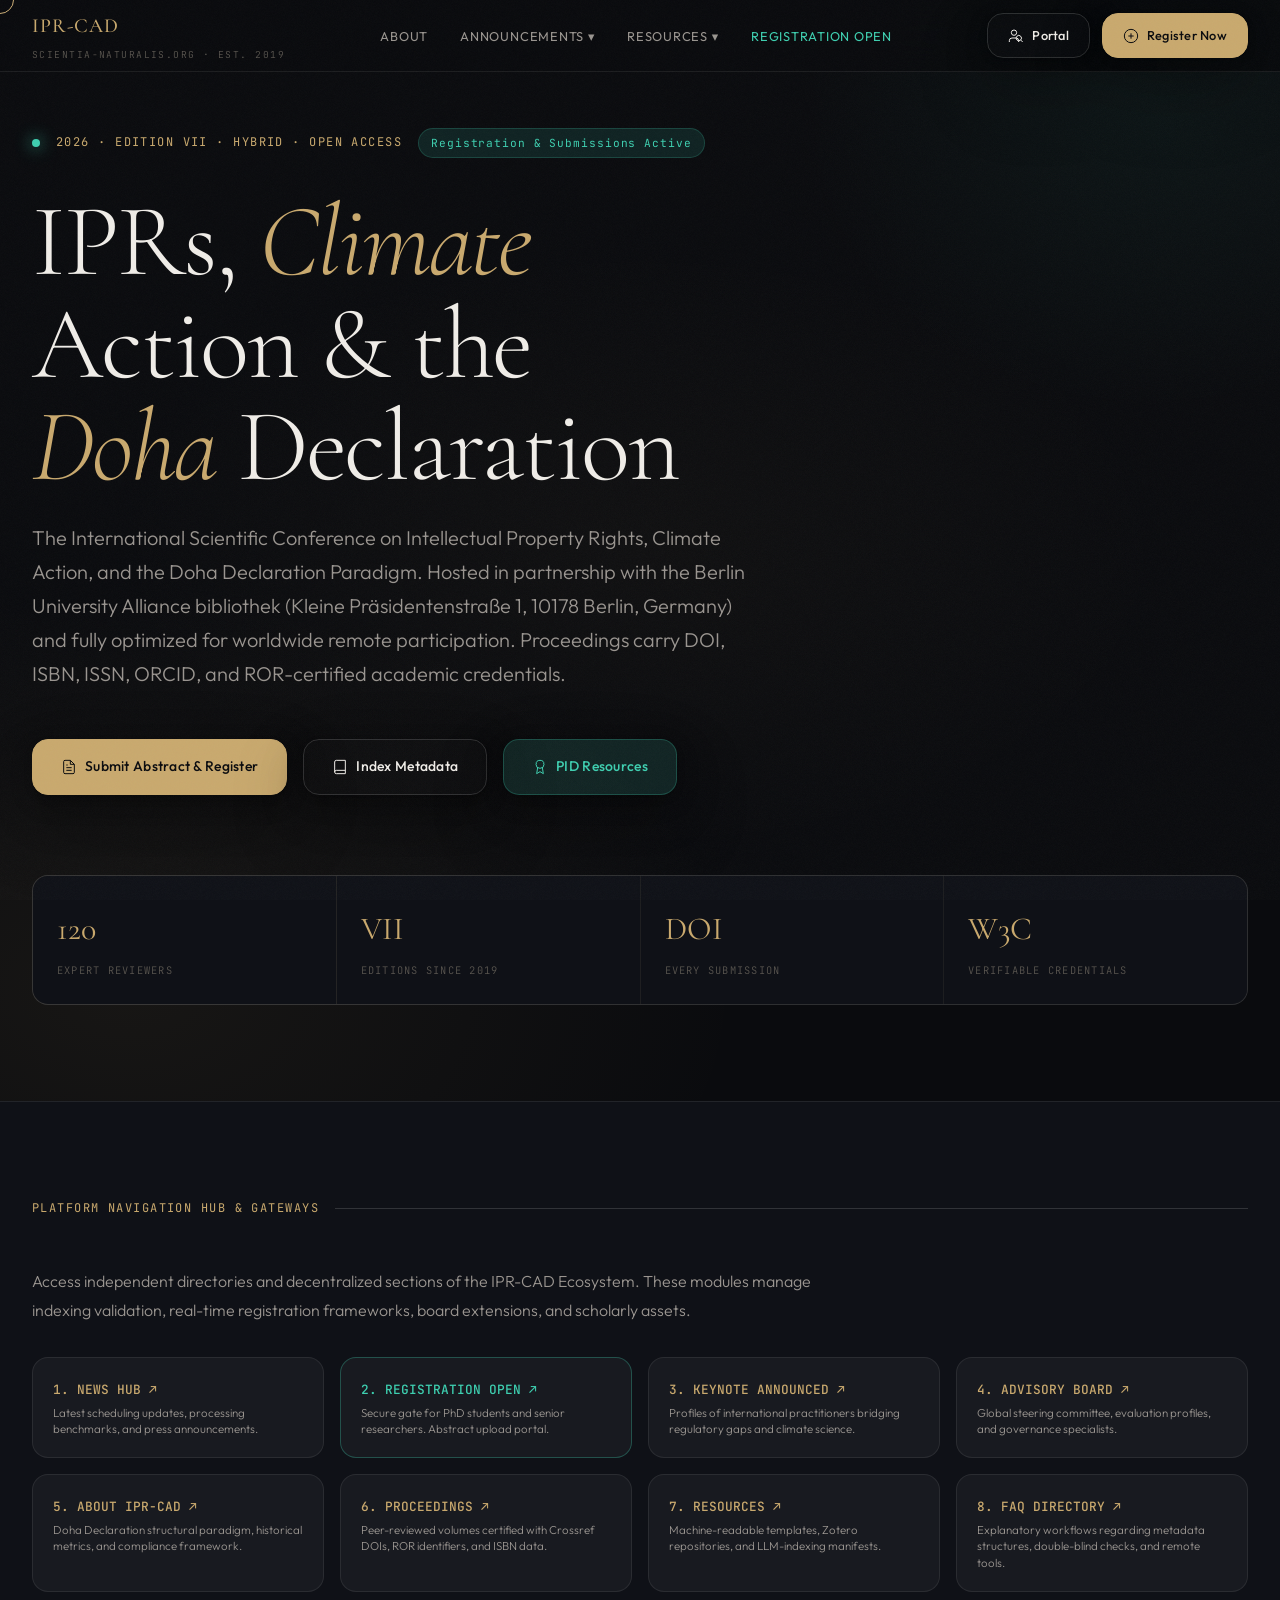
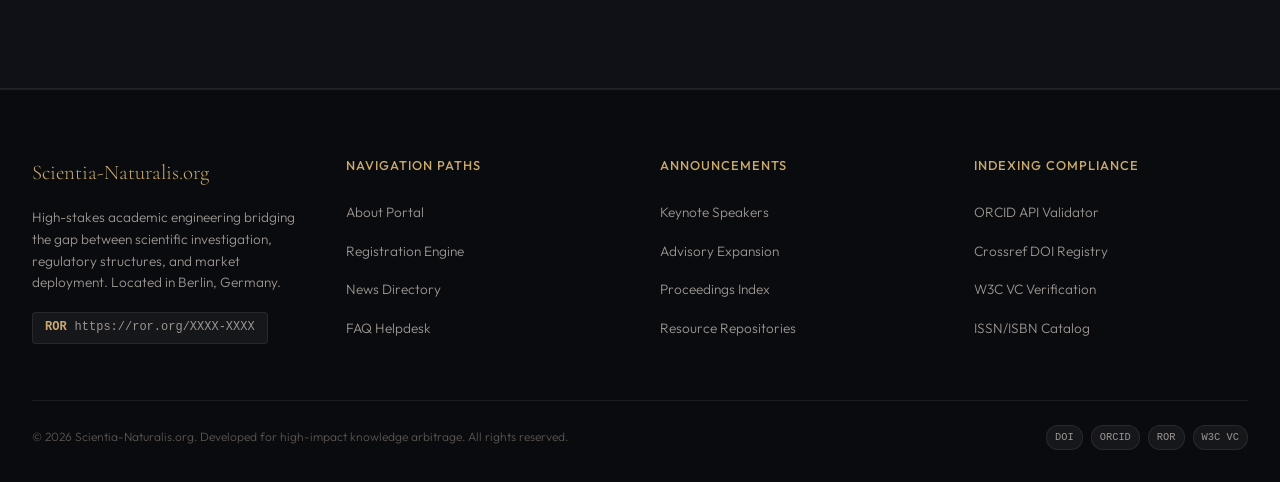
==== commit b3c810df: "Revamp footer layout and styling" ====
--- a/index.html
+++ b/index.html
@@ -1,258 +1,757 @@
 <!DOCTYPE html>
-<html lang="en" dir="ltr">
+<html lang="en">
 <head>
-  <meta charset="UTF-8">
-  <meta name="viewport" content="width=device-width, initial-scale=1.0">
-  
-  <title>International Conference on Advanced Dynamics (ICRAD 2026) | Home</title>
-  <meta name="description" content="Welcome to ICRAD 2026, the premier global forum presenting breakthroughs in advanced dynamics, engineering, and predictive systems. Join top researchers and industry leaders.">
-  <meta name="keywords" content="ICRAD 2026, advanced dynamics conference, engineering research, call for papers, academic conference 2026">
-  <meta name="robots" content="index, follow, max-snippet:-1, max-image-preview:large, max-video-preview:-1">
-  <link rel="canonical" href="https://www.icrad-conference.org/index.html">
-
-  <link rel="alternate" type="application/rss+xml" title="ICRAD 2026 News Feed" href="/rss.xml">
-  <link rel="sitemap" type="application/xml" title="Sitemap" href="/sitemap.xml">
-
-  <meta property="og:locale" content="en_US">
-  <meta property="og:type" content="website">
-  <meta property="og:title" content="International Conference on Advanced Dynamics (ICRAD 2026)">
-  <meta property="og:description" content="Join world-class experts at ICRAD 2026. Explore ground-breaking research, keynotes, and networking opportunities.">
-  <meta property="og:url" content="https://www.icrad-conference.org/index.html">
-  <meta property="og:site_name" content="ICRAD 2026">
-  <meta property="og:image" content="https://www.icrad-conference.org/assets/images/og-main.jpg">
-  <meta property="og:image:alt" content="ICRAD 2026 Conference Banner showcasing global innovation.">
-
-  <meta name="twitter:card" content="summary_large_image">
-  <meta name="twitter:title" content="International Conference on Advanced Dynamics (ICRAD 2026)">
-  <meta name="twitter:description" content="Submit your research and register for the definitive global event in advanced dynamics.">
-  <meta name="twitter:image" content="https://www.icrad-conference.org/assets/images/og-main.jpg">
-
-  <link rel="stylesheet" href="/assets/css/main.css">
-  <link rel="stylesheet" href="/assets/css/animations.css">
-
-  <script type="application/ld+json">
-  {
-    "@context": "https://schema.org",
-    "@graph": [
-      {
-        "@type": "EducationEvent",
-        "@id": "https://www.icrad-conference.org/#event",
-        "name": "International Conference on Advanced Dynamics (ICRAD 2026)",
-        "description": "The premier global forum presenting breakthroughs in advanced dynamics, engineering, and predictive systems.",
-        "startDate": "2026-10-15T09:00:00+02:00",
-        "endDate": "2026-10-18T18:00:00+02:00",
-        "eventStatus": "https://schema.org/EventScheduled",
-        "eventAttendanceMode": "https://schema.org/MixedEventAttendanceMode",
-        "location": {
-          "@type": "Place",
-          "name": "Grand Convention Centre",
-          "address": {
-            "@type": "PostalAddress",
-            "streetAddress": "123 Innovation Boulevard",
-            "addressLocality": "Durrës",
-            "addressCountry": "AL"
-          }
-        },
-        "organizer": {
-          "@type": "Organization",
-          "name": "Institute of Predictive Research (IPR)",
-          "url": "https://www.icrad-conference.org"
-        }
-      },
-      {
-        "@type": "BreadcrumbList",
-        "@id": "https://www.icrad-conference.org/#breadcrumb",
-        "itemListElement": [
-          {
-            "@type": "ListItem",
-            "position": 1,
-            "name": "Home",
-            "item": "https://www.icrad-conference.org/index.html"
-          }
-        ]
-      }
+<meta charset="UTF-8">
+<meta name="viewport" content="width=device-width, initial-scale=1.0">
+<title>IPR-CAD — International Scientific Conference | IPRs, Climate Action & Doha Declaration</title>
+<meta name="description" content="IPR-CAD: International Scientific Conference on Intellectual Property Rights, Climate Action, and the Doha Declaration Paradigm. Hybrid, peer-reviewed, with DOI, ISBN, ISSN, ORCID, and ROR-certified proceedings. Open to PhD students, researchers, universities worldwide.">
+<meta name="keywords" content="international scientific conference, fully remote conference, DOI, ISBN, ISSN, ORCID, ROR, proceedings book, abstract book, IPR, climate action, Doha Declaration, academic conference, PhD conference, peer-reviewed, verifiable credentials, W3C, PID ecosystem, Zotero, Figshare, double blind review, continuing professional development, CPD, academic career, tenure, promotion, Scientia-Naturalis">
+<meta name="robots" content="index, follow">
+<meta property="og:title" content="IPR-CAD International Scientific Conference">
+<meta property="og:description" content="You are all welcome in Berlin University Alliance bibliothek, Kleine Präsidentenstraße 1,10178 Berlin, Germany or remote, DOI-certified, ORCID-verified academic conference on IPRs, Climate Action & Doha Declaration. ISBN/ISSN proceedings & abstracts book.">
+<meta property="og:type" content="website">
+<link rel="canonical" href="https://ipr-cad.scientia-naturalis.org">
+
+<script type="application/ld+json">
+{
+  "@context": "https://schema.org",
+  "@type": "Event",
+  "name": "IPR-CAD International Scientific Conference",
+  "description": "International Scientific Conference on IPRs, Climate Action, and the Doha Declaration Paradigm. You are all welcome in Berlin University Alliance bibliothek, Kleine Präsidentenstraße 1,10178 Berlin, Germany or remote! Accepted Presentations with ORCID, DOI, ISBN, ISSN, ROR credentials.",
+  "eventStatus": "https://schema.org/EventScheduled",
+  "eventAttendanceMode": "https://schema.org/OnlineEventAttendanceMode",
+  "organizer": {
+    "@type": "Organization",
+    "name": "Scientia-Naturalis.org",
+    "url": "https://scientia-naturalis.org",
+    "identifier": [
+      {"@type": "PropertyValue", "name": "ROR", "value": "ROR:XXXX"},
+      {"@type": "PropertyValue", "name": "PIC", "value": "PIC:XXXXXX"}
     ]
-  }
-  </script>
+  },
+  "keywords": "conference, hybrid, doi, isbn, issn, proceedings book, orcid, ROR, academic, peer-reviewed"
+}
+</script>
+
+<link rel="preconnect" href="https://fonts.googleapis.com">
+<link rel="preconnect" href="https://fonts.gstatic.com" crossorigin>
+<link href="https://fonts.googleapis.com/css2?family=Cormorant+Garamond:ital,wght@0,300;0,400;0,500;0,600;1,300;1,400&family=JetBrains+Mono:wght@300;400;500&family=Outfit:wght@300;400;500;600&display=swap" rel="stylesheet">
+
+<style>
+  /* ===== CUSTOM PROPERTIES ===== */
+  :root {
+    --col-bg:        #0a0b0e;
+    --col-surface:   #0f1117;
+    --col-glass:     rgba(255,255,255,0.04);
+    --col-glass-hov: rgba(255,255,255,0.07);
+    --col-border:    rgba(255,255,255,0.08);
+    --col-border-md: rgba(255,255,255,0.14);
+    --col-gold:      #c9a96e;
+    --col-gold-dim:  rgba(201,169,110,0.15);
+    --col-gold-glow: rgba(201,169,110,0.06);
+    --col-teal:      #3ecfb0;
+    --col-teal-dim:  rgba(62,207,176,0.12);
+    --col-text-1:    #f0ede8;
+    --col-text-2:    #9a9590;
+    --col-text-3:    #5a5650;
+    --col-red:       #e05656;
+    --radius-sm:     8px;
+    --radius-md:     16px;
+    --radius-lg:     24px;
+    --radius-xl:     32px;
+    --ease:          cubic-bezier(0.23, 1, 0.32, 1);
+    --dur:           400ms;
+    --font-serif:    'Cormorant Garamond', Georgia, serif;
+    --font-mono:     'JetBrains Mono', monospace;
+    --font-sans:     'Outfit', system-ui, sans-serif;
+    --shadow-a:      0 1px 2px rgba(0,0,0,0.10);
+    --shadow-b:      0 4px 8px rgba(0,0,0,0.12);
+    --shadow-c:      0 8px 24px rgba(0,0,0,0.15);
+    --shadow-d:      0 16px 48px rgba(0,0,0,0.18);
+    --shadow-e:      0 32px 80px rgba(0,0,0,0.22);
+    --shadow-full:   var(--shadow-a), var(--shadow-b), var(--shadow-c), var(--shadow-d), var(--shadow-e);
+  }
+
+  /* ===== RESET ===== */
+  *, *::before, *::after { box-sizing: border-box; margin: 0; padding: 0; }
+  html { scroll-behavior: smooth; }
+  body {
+    background: var(--col-bg);
+    color: var(--col-text-1);
+    font-family: var(--font-sans);
+    font-weight: 300;
+    line-height: 1.8;
+    cursor: none;
+    overflow-x: hidden;
+  }
+  a { color: inherit; text-decoration: none; }
+  img { display: block; max-width: 100%; }
+
+  /* ===== CUSTOM CURSOR ===== */
+  #cursor {
+    position: fixed;
+    width: 28px; height: 28px;
+    border: 1.5px solid var(--col-gold);
+    border-radius: 50%;
+    pointer-events: none;
+    z-index: 9999;
+    transform: translate(-50%, -50%);
+    transition: width var(--dur) var(--ease),
+                height var(--dur) var(--ease),
+                border-color var(--dur) var(--ease),
+                filter var(--dur) var(--ease),
+                opacity var(--dur) var(--ease);
+    mix-blend-mode: screen;
+  }
+  #cursor.hover {
+    width: 56px; height: 56px;
+    filter: blur(2px);
+    border-color: var(--col-teal);
+    opacity: 0.7;
+  }
+
+  /* ===== NOISE GRAIN OVERLAY ===== */
+  #grain {
+    position: fixed;
+    inset: 0;
+    pointer-events: none;
+    z-index: 1000;
+    opacity: 0.035;
+    background-image: url("data:image/svg+xml,%3Csvg viewBox='0 0 512 512' xmlns='http://www.w3.org/2000/svg'%3E%3Cfilter id='n'%3E%3CfeTurbulence type='fractalNoise' baseFrequency='0.75' numOctaves='4' stitchTiles='stitch'/%3E%3C/filter%3E%3Crect width='100%25' height='100%25' filter='url(%23n)'/%3E%3C/svg%3E");
+    background-size: 256px 256px;
+    animation: grain 0.8s steps(4) infinite;
+  }
+  @keyframes grain {
+    0%   { background-position: 0 0; }
+    25%  { background-position: -64px 32px; }
+    50%  { background-position: 32px -64px; }
+    75%  { background-position: -32px 64px; }
+    100% { background-position: 64px -32px; }
+  }
+
+  /* ===== TYPOGRAPHY ===== */
+  .display-xl {
+    font-family: var(--font-serif);
+    font-size: clamp(2.8rem, 7vw, 6rem);
+    font-weight: 300;
+    line-height: 1.1;
+    letter-spacing: -0.02em;
+  }
+  .display-lg {
+    font-family: var(--font-serif);
+    font-size: clamp(2rem, 4vw, 3.5rem);
+    font-weight: 300;
+    line-height: 1.15;
+  }
+  .display-md {
+    font-family: var(--font-serif);
+    font-size: clamp(1.4rem, 2.5vw, 2rem);
+    font-weight: 400;
+    line-height: 1.3;
+  }
+  .label-mono {
+    font-family: var(--font-mono);
+    font-size: clamp(0.65rem, 1.2vw, 0.75rem);
+    font-weight: 400;
+    letter-spacing: 0.12em;
+    text-transform: uppercase;
+    color: var(--col-gold);
+  }
+  .body-text {
+    font-size: clamp(0.9rem, 1.5vw, 1rem);
+    line-height: 1.8;
+    color: var(--col-text-2);
+    font-weight: 300;
+  }
+
+  /* ===== LAYOUT ===== */
+  .container {
+    max-width: 1280px;
+    margin: 0 auto;
+    padding: 0 32px;
+  }
+  section { padding: 96px 0; }
+  .section-label {
+    display: flex;
+    align-items: center;
+    gap: 16px;
+    margin-bottom: 48px;
+  }
+  .section-label::after {
+    content: '';
+    flex: 1;
+    height: 0.5px;
+    background: var(--col-border-md);
+  }
+
+  /* ===== GLASS CARD ===== */
+  .glass-card {
+    background: var(--col-glass);
+    border: 0.5px solid var(--col-border);
+    border-radius: var(--radius-lg);
+    backdrop-filter: blur(12px);
+    transition: background var(--dur) var(--ease),
+                border-color var(--dur) var(--ease),
+                transform var(--dur) var(--ease),
+                box-shadow var(--dur) var(--ease);
+    box-shadow: var(--shadow-full);
+  }
+  .glass-card:hover {
+    background: var(--col-glass-hov);
+    border-color: var(--col-border-md);
+    transform: translateY(-4px);
+    box-shadow: var(--shadow-b), var(--shadow-c), var(--shadow-d), var(--shadow-e), 0 48px 96px rgba(0,0,0,0.28);
+  }
+
+  /* ===== BUTTONS ===== */
+  .btn {
+    display: inline-flex;
+    align-items: center;
+    gap: 8px;
+    padding: 14px 28px;
+    border-radius: var(--radius-md);
+    font-family: var(--font-sans);
+    font-size: 0.875rem;
+    font-weight: 500;
+    letter-spacing: 0.02em;
+    transition: all var(--dur) var(--ease);
+    box-shadow: var(--shadow-full);
+    cursor: none;
+  }
+  .btn-primary {
+    background: var(--col-gold);
+    color: #0a0b0e;
+    border: 0.5px solid var(--col-gold);
+  }
+  .btn-primary:hover {
+    background: #d4b47e;
+    transform: translateY(-2px);
+    box-shadow: var(--shadow-c), var(--shadow-d), 0 0 32px rgba(201,169,110,0.25);
+  }
+  .btn-ghost {
+    background: transparent;
+    color: var(--col-text-1);
+    border: 0.5px solid var(--col-border-md);
+  }
+  .btn-ghost:hover {
+    background: var(--col-glass-hov);
+    border-color: var(--col-gold);
+    color: var(--col-gold);
+    transform: translateY(-2px);
+  }
+  .btn-teal {
+    background: var(--col-teal-dim);
+    color: var(--col-teal);
+    border: 0.5px solid rgba(62,207,176,0.25);
+  }
+  .btn-teal:hover {
+    background: rgba(62,207,176,0.2);
+    transform: translateY(-2px);
+    box-shadow: 0 0 24px rgba(62,207,176,0.15);
+  }
+
+  /* ===== DROPDOWN STYLING ===== */
+  .nav-links li { position: relative; }
+  .dropdown-menu {
+    position: absolute;
+    top: 100%; left: 50%;
+    transform: translateX(-50%) translateY(10px);
+    background: rgba(15, 17, 23, 0.95);
+    border: 0.5px solid var(--col-border-md);
+    border-radius: var(--radius-sm);
+    padding: 12px 0;
+    min-width: 220px;
+    list-style: none;
+    opacity: 0;
+    visibility: hidden;
+    transition: all 0.3s var(--ease);
+    box-shadow: var(--shadow-full);
+  }
+  .nav-links li:hover .dropdown-menu {
+    opacity: 1;
+    visibility: visible;
+    transform: translateX(-50%) translateY(0);
+  }
+  .dropdown-menu a {
+    display: block;
+    padding: 8px 20px;
+    font-size: 0.75rem !important;
+    text-align: left;
+    white-space: nowrap;
+  }
+  .dropdown-menu a:hover {
+    background: var(--col-glass-hov);
+    color: var(--col-gold) !important;
+  }
+
+  /* ===== QUICK NAVIGATION HUD ===== */
+  .path-matrix {
+    display: grid;
+    grid-template-columns: repeat(4, 1fr);
+    gap: 16px;
+    margin-top: 32px;
+  }
+  .path-btn {
+    display: flex;
+    flex-direction: column;
+    align-items: flex-start;
+    padding: 20px;
+    background: var(--col-glass);
+    border: 0.5px solid var(--col-border);
+    border-radius: var(--radius-md);
+    transition: all var(--dur) var(--ease);
+  }
+  .path-btn:hover {
+    border-color: var(--col-gold);
+    background: var(--col-gold-glow);
+    transform: translateY(-2px);
+  }
+  .path-btn-title {
+    font-family: var(--font-mono);
+    font-size: 0.8rem;
+    font-weight: 500;
+    color: var(--col-gold);
+    margin-bottom: 4px;
+    text-transform: uppercase;
+  }
+  .path-btn-desc {
+    font-size: 0.72rem;
+    color: var(--col-text-2);
+    line-height: 1.4;
+  }
+
+  /* ===== BADGE / PILL ===== */
+  .badge {
+    display: inline-flex;
+    align-items: center;
+    gap: 6px;
+    padding: 4px 12px;
+    border-radius: 99px;
+    font-family: var(--font-mono);
+    font-size: 0.7rem;
+    letter-spacing: 0.08em;
+    font-weight: 400;
+  }
+  .badge-gold { background: var(--col-gold-dim); color: var(--col-gold); border: 0.5px solid rgba(201,169,110,0.25); }
+  .badge-teal { background: var(--col-teal-dim); color: var(--col-teal); border: 0.5px solid rgba(62,207,176,0.2); }
+  .badge-red  { background: rgba(224,86,86,0.12); color: var(--col-red); border: 0.5px solid rgba(224,86,86,0.2); }
+  .badge-dim  { background: rgba(255,255,255,0.05); color: var(--col-text-2); border: 0.5px solid var(--col-border); }
+
+  /* ===== STAGGER ANIMATIONS ===== */
+  .stagger-in {
+    opacity: 0;
+    transform: translateY(20px);
+    transition: opacity var(--dur) var(--ease), transform var(--dur) var(--ease);
+  }
+  .stagger-in.visible { opacity: 1; transform: translateY(0); }
+
+  /* ===== NAV ===== */
+  nav {
+    position: fixed;
+    top: 0; left: 0; right: 0;
+    z-index: 500;
+    padding: 0 32px;
+    display: flex;
+    align-items: center;
+    justify-content: space-between;
+    height: 72px;
+    background: rgba(10,11,14,0.85);
+    backdrop-filter: blur(20px) saturate(180%);
+    border-bottom: 0.5px solid var(--col-border);
+  }
+  .nav-logo {
+    display: flex;
+    flex-direction: column;
+    gap: 2px;
+  }
+  .nav-logo-title {
+    font-family: var(--font-serif);
+    font-size: 1.25rem;
+    font-weight: 500;
+    letter-spacing: 0.05em;
+    color: var(--col-gold);
+  }
+  .nav-logo-sub {
+    font-family: var(--font-mono);
+    font-size: 0.6rem;
+    letter-spacing: 0.15em;
+    color: var(--col-text-3);
+    text-transform: uppercase;
+  }
+  .nav-links {
+    display: flex;
+    align-items: center;
+    gap: 32px;
+    list-style: none;
+  }
+  .nav-links a {
+    font-size: 0.8rem;
+    font-weight: 400;
+    letter-spacing: 0.06em;
+    color: var(--col-text-2);
+    text-transform: uppercase;
+    transition: color var(--dur) var(--ease);
+  }
+  .nav-links a:hover { color: var(--col-gold); }
+  .nav-cta { display: flex; gap: 12px; }
+
+  /* ===== HERO ===== */
+  #hero {
+    min-height: 100vh;
+    display: flex;
+    flex-direction: column;
+    justify-content: flex-end;
+    padding: 128px 32px 96px;
+    position: relative;
+    overflow: hidden;
+    max-width: 1280px;
+    margin: 0 auto;
+  }
+  .hero-bg {
+    position: absolute;
+    inset: 0;
+    background:
+      radial-gradient(ellipse 80% 60% at 10% 90%, rgba(201,169,110,0.07) 0%, transparent 60%),
+      radial-gradient(ellipse 50% 50% at 90% 10%, rgba(62,207,176,0.05) 0%, transparent 55%),
+      radial-gradient(ellipse 60% 40% at 50% 50%, rgba(201,169,110,0.03) 0%, transparent 70%);
+    pointer-events: none;
+  }
+  .hero-eyebrow {
+    display: flex;
+    align-items: center;
+    gap: 16px;
+    margin-bottom: 32px;
+  }
+  .hero-dot {
+    width: 8px; height: 8px;
+    border-radius: 50%;
+    background: var(--col-teal);
+    box-shadow: 0 0 16px var(--col-teal);
+    animation: pulse 2s ease-in-out infinite;
+  }
+  @keyframes pulse {
+    0%, 100% { opacity: 1; transform: scale(1); }
+    50% { opacity: 0.5; transform: scale(0.85); }
+  }
+  .hero-title {
+    font-family: var(--font-serif);
+    font-size: clamp(3rem, 8vw, 7rem);
+    font-weight: 300;
+    line-height: 1.0;
+    letter-spacing: -0.02em;
+    margin-bottom: 24px;
+  }
+  .hero-title em { font-style: italic; color: var(--col-gold); }
+  .hero-subtitle {
+    font-size: clamp(1rem, 2vw, 1.25rem);
+    color: var(--col-text-2);
+    font-weight: 300;
+    max-width: 720px;
+    line-height: 1.7;
+    margin-bottom: 48px;
+  }
+  .hero-actions { display: flex; gap: 16px; flex-wrap: wrap; }
+  .hero-stats {
+    display: grid;
+    grid-template-columns: repeat(4, 1fr);
+    gap: 1px;
+    border: 0.5px solid var(--col-border);
+    border-radius: var(--radius-md);
+    overflow: hidden;
+    margin-top: 80px;
+    background: var(--col-border);
+  }
+  .hero-stat {
+    background: var(--col-surface);
+    padding: 24px;
+    display: flex;
+    flex-direction: column;
+    gap: 4px;
+  }
+  .hero-stat-val {
+    font-family: var(--font-serif);
+    font-size: clamp(1.4rem, 3vw, 2rem);
+    font-weight: 400;
+    color: var(--col-gold);
+  }
+  .hero-stat-label {
+    font-family: var(--font-mono);
+    font-size: 0.65rem;
+    letter-spacing: 0.12em;
+    text-transform: uppercase;
+    color: var(--col-text-3);
+  }
+
+  /* ===== RESPONSIVE DIAGRAMS ===== */
+  @media (max-width: 1024px) {
+    .path-matrix { grid-template-columns: repeat(2, 1fr); }
+    .hero-stats { grid-template-columns: repeat(2, 1fr); }
+  }
+  @media (max-width: 768px) {
+    nav { padding: 0 16px; }
+    .nav-links { display: none; }
+    .path-matrix { grid-template-columns: 1fr; }
+    body { cursor: auto; }
+    #cursor { display: none; }
+  }
+
+  /* SVG icon helper */
+  .icon {
+    display: inline-flex;
+    align-items: center;
+    justify-content: center;
+    width: 16px;
+    height: 16px;
+    flex-shrink: 0;
+  }
+</style>
 </head>
 <body>
 
-  <a href="#main-content" class="skip-link">Skip to main content</a>
-
-  <header class="global-header">
-    <div class="header-container">
-      <div class="logo">
-        <a href="/index.html" aria-label="ICRAD 2026 Home">ICRAD <span>2026</span></a>
+<div id="cursor"></div>
+<div id="grain"></div>
+
+<nav>
+  <div class="nav-logo">
+    <span class="nav-logo-title">IPR-CAD</span>
+    <span class="nav-logo-sub">Scientia-Naturalis.org · Est. 2019</span>
+  </div>
+  <ul class="nav-links">
+    <li><a href="about.html">About</a></li>
+    <li>
+      <a href="#">Announcements ▾</a>
+      <ul class="dropdown-menu">
+        <li><a href="news.html">Latest News</a></li>
+        <li><a href="keynote-announced.html">Keynote Speakers</a></li>
+        <li><a href="advisory-board-expanded.html">Advisory Board</a></li>
+      </ul>
+    </li>
+    <li>
+      <a href="#">Resources ▾</a>
+      <ul class="dropdown-menu">
+        <li><a href="conference-proceedings.html">Conference Proceedings</a></li>
+        <li><a href="conference-resources.html">Academic Resources</a></li>
+        <li><a href="faq.html">FAQ Cluster</a></li>
+      </ul>
+    </li>
+    <li><a href="registration-open.html" style="color: var(--col-teal);">Registration Open</a></li>
+  </ul>
+  <div class="nav-cta">
+    <a href="registration-open.html" class="btn btn-ghost" style="padding: 10px 20px; font-size: 0.8rem;">
+      <svg class="icon" viewBox="0 0 24 24" fill="none" stroke="currentColor" stroke-width="1.5"><path d="M16 21v-2a4 4 0 0 0-4-4H6a4 4 0 0 0-4 4v2"/><circle cx="9" cy="7" r="4"/><path d="m22 21-3-3m0 0a4 4 0 1 0-5.657-5.657A4 4 0 0 0 19 18z"/></svg> Portal
+    </a>
+    <a href="registration-open.html" class="btn btn-primary" style="padding: 10px 20px; font-size: 0.8rem;">
+      <svg class="icon" viewBox="0 0 24 24" fill="none" stroke="currentColor" stroke-width="1.5"><circle cx="12" cy="12" r="10"/><path d="M12 8v8M8 12h8"/></svg> Register Now
+    </a>
+  </div>
+</nav>
+
+<section style="padding: 0;">
+  <div id="hero">
+    <div class="hero-bg"></div>
+    <div class="hero-eyebrow stagger-in">
+      <div class="hero-dot"></div>
+      <span class="label-mono">2026 · Edition VII · Hybrid · Open Access</span>
+      <div class="badge badge-teal">Registration & Submissions Active</div>
+    </div>
+    <h1 class="hero-title stagger-in" style="transition-delay: 100ms;">
+      IPRs, <em>Climate</em><br> Action &amp; the<br> <em>Doha</em> Declaration
+    </h1>
+    <p class="hero-subtitle stagger-in" style="transition-delay: 200ms;">
+      The International Scientific Conference on Intellectual Property Rights, Climate Action, and the Doha Declaration Paradigm. Hosted in partnership with the Berlin University Alliance bibliothek (Kleine Präsidentenstraße 1, 10178 Berlin, Germany) and fully optimized for worldwide remote participation. Proceedings carry DOI, ISBN, ISSN, ORCID, and ROR-certified academic credentials.
+    </p>
+    <div class="hero-actions stagger-in" style="transition-delay: 300ms;">
+      <a href="registration-open.html" class="btn btn-primary">
+        <svg class="icon" viewBox="0 0 24 24" fill="none" stroke="currentColor" stroke-width="1.5"><path d="M14 2H6a2 2 0 0 0-2 2v16a2 2 0 0 0 2 2h12a2 2 0 0 0 2-2V8z"/><polyline points="14 2 14 8 20 8"/><line x1="16" y1="13" x2="8" y2="13"/><line x1="16" y1="17" x2="8" y2="17"/><polyline points="10 9 9 9 8 9"/></svg> Submit Abstract &amp; Register
+      </a>
+      <a href="conference-proceedings.html" class="btn btn-ghost">
+        <svg class="icon" viewBox="0 0 24 24" fill="none" stroke="currentColor" stroke-width="1.5"><path d="M4 19.5A2.5 2.5 0 0 1 6.5 17H20"/><path d="M6.5 2H20v20H6.5A2.5 2.5 0 0 1 4 19.5v-15A2.5 2.5 0 0 1 6.5 2z"/></svg> Index Metadata
+      </a>
+      <a href="conference-resources.html" class="btn btn-teal">
+        <svg class="icon" viewBox="0 0 24 24" fill="none" stroke="currentColor" stroke-width="1.5"><circle cx="12" cy="8" r="6"/><path d="M15.477 12.89 17 22l-5-3-5 3 1.523-9.11"/></svg> PID Resources
+      </a>
+    </div>
+
+    <div class="hero-stats stagger-in" style="transition-delay: 400ms;">
+      <div class="hero-stat">
+        <span class="hero-stat-val">120</span>
+        <span class="hero-stat-label">Expert Reviewers</span>
       </div>
+      <div class="hero-stat">
+        <span class="hero-stat-val">VII</span>
+        <span class="hero-stat-label">Editions Since 2019</span>
+      </div>
+      <div class="hero-stat">
+        <span class="hero-stat-val">DOI</span>
+        <span class="hero-stat-label">Every Submission</span>
+      </div>
+      <div class="hero-stat">
+        <span class="hero-stat-val">W3C</span>
+        <span class="hero-stat-label">Verifiable Credentials</span>
+      </div>
+    </div>
+  </div>
+</section>
+
+<section style="background: var(--col-surface); border-top: 0.5px solid var(--col-border); border-bottom: 0.5px solid var(--col-border);">
+  <div class="container">
+    <div class="section-label">
+      <span class="label-mono">Platform Navigation Hub &amp; Gateways</span>
+    </div>
+    <p class="body-text" style="margin-bottom: 32px; max-width: 800px;">
+      Access independent directories and decentralized sections of the IPR-CAD Ecosystem. These modules manage indexing validation, real-time registration frameworks, board extensions, and scholarly assets.
+    </p>
+    
+    <div class="path-matrix">
+      <a href="news.html" class="path-btn">
+        <span class="path-btn-title">1. News Hub ↗</span>
+        <span class="path-btn-desc">Latest scheduling updates, processing benchmarks, and press announcements.</span>
+      </a>
       
-      <nav class="main-nav" aria-label="Main Navigation">
-        <button class="nav-toggle" aria-expanded="false" aria-controls="nav-menu" aria-label="Toggle navigation menu">
-          <span class="hamburger"></span>
-        </button>
-        <ul id="nav-menu" class="nav-links">
-          <li><a href="/index.html" class="active" aria-current="page">Home</a></li>
-          <li><a href="/about.html">About</a></li>
-          <li><a href="/call-for-papers.html">Call for Papers</a></li>
-          <li><a href="/programme.html">Programme</a></li>
-          <li><a href="/committee.html">Committee</a></li>
-          <li><a href="/keynote-speakers.html">Keynotes</a></li>
-          <li><a href="/registration_open.html">Registration</a></li>
-          <li><a href="/venue.html">Venue</a></li>
-          <li><a href="/news/index.html">News</a></li>
-          <li><a href="/faq.html">FAQ</a></li>
-          <li><a href="/contact.html">Contact</a></li>
-        </ul>
-      </nav>
-    </div>
-  </header>
-
-  <nav class="breadcrumb-nav" aria-label="Breadcrumb">
-    <div class="container">
-      <ol class="breadcrumbs">
-        <li><span aria-current="page">Home</span></li>
-      </ol>
-    </div>
-  </nav>
-
-  <main id="main-content" tabindex="-1">
+      <a href="registration-open.html" class="path-btn" style="border-color: rgba(62,207,176,0.3);">
+        <span class="path-btn-title" style="color: var(--col-teal);">2. Registration Open ↗</span>
+        <span class="path-btn-desc">Secure gate for PhD students and senior researchers. Abstract upload portal.</span>
+      </a>
+      
+      <a href="keynote-announced.html" class="path-btn">
+        <span class="path-btn-title">3. Keynote Announced ↗</span>
+        <span class="path-btn-desc">Profiles of international practitioners bridging regulatory gaps and climate science.</span>
+      </a>
+      
+      <a href="advisory-board-expanded.html" class="path-btn">
+        <span class="path-btn-title">4. Advisory Board ↗</span>
+        <span class="path-btn-desc">Global steering committee, evaluation profiles, and governance specialists.</span>
+      </a>
+      
+      <a href="about.html" class="path-btn">
+        <span class="path-btn-title">5. About IPR-CAD ↗</span>
+        <span class="path-btn-desc">Doha Declaration structural paradigm, historical metrics, and compliance framework.</span>
+      </a>
+      
+      <a href="conference-proceedings.html" class="path-btn">
+        <span class="path-btn-title">6. Proceedings ↗</span>
+        <span class="path-btn-desc">Peer-reviewed volumes certified with Crossref DOIs, ROR identifiers, and ISBN data.</span>
+      </a>
+      
+      <a href="conference-resources.html" class="path-btn">
+        <span class="path-btn-title">7. Resources ↗</span>
+        <span class="path-btn-desc">Machine-readable templates, Zotero repositories, and LLM-indexing manifests.</span>
+      </a>
+      
+      <a href="faq.html" class="path-btn">
+        <span class="path-btn-title">8. FAQ Directory ↗</span>
+        <span class="path-btn-desc">Explanatory workflows regarding metadata structures, double-blind checks, and remote tools.</span>
+      </a>
+    </div>
+  </div>
+</section>
+
+<!-- ===== FOOTER ===== -->
+<footer style="background: #0a0b0e; border-top: 0.5px solid rgba(255, 255, 255, 0.08); padding: 64px 32px 32px; font-family: 'Outfit', sans-serif;">
+  
+  <!-- Grid Wrapper -->
+  <div style="display: grid; grid-template-columns: repeat(auto-fit, minmax(220px, 1fr)); gap: 40px; max-width: 1280px; margin: 0 auto 48px;">
     
-    <section id="what-is-it" class="hero-section" aria-labelledby="heading-what">
-      <div class="container">
-        <h1 id="heading-what">International Conference on Advanced Dynamics (ICRAD 2026)</h1>
-        <p class="lead-text">ICRAD 2026 is the premier cross-disciplinary gathering for researchers, engineers, and scientists focused on the latest evolutionary bounds of dynamic systems, fluid mechanics, and predictive engineering architectures.</p>
-        <div class="cta-group">
-          <a href="/about.html" class="btn btn-secondary">Learn More About ICRAD</a>
-        </div>
+    <!-- Column 1 -->
+    <div>
+      <div style="font-family: 'Cormorant Garamond', Georgia, serif; font-size: 1.3rem; color: #c9a96e; margin-bottom: 16px;">Scientia-Naturalis.org</div>
+      <p style="font-size: 0.85rem; color: #9a9590; line-height: 1.6; margin-bottom: 16px;">
+        High-stakes academic engineering bridging the gap between scientific investigation, regulatory structures, and market deployment. Located in Berlin, Germany.
+      </p>
+      <div style="display: inline-flex; background: rgba(255,255,255,0.05); border: 0.5px solid rgba(255,255,255,0.08); padding: 4px 12px; border-radius: 4px; font-family: monospace; font-size: 0.75rem; color: #9a9590;">
+        <span style="color: #c9a96e; margin-right: 8px; font-weight: bold;">ROR</span> https://ror.org/XXXX-XXXX
       </div>
-    </section>
-
-    <section id="why-attend" class="info-section" aria-labelledby="heading-why">
-      <div class="container">
-        <h2 id="heading-why">Why Should I Attend?</h2>
-        <div class="grid-layout">
-          <div class="card">
-            <h3>Elite Global Networking</h3>
-            <p>Connect with over 500 leading academic minds and key technical architects from innovative global enterprises.</p>
-          </div>
-          <div class="card">
-            <h3>Cutting-Edge Proceedings</h3>
-            <p>Gain primary exposure to peer-reviewed breakthrough tracks indexed in major global scientific libraries.</p>
-          </div>
-          <div class="card">
-            <h3>Targeted Technical Panels</h3>
-            <p>Participate in collaborative, high-impact technical workshops designed to solve dynamic engineering obstacles.</p>
-          </div>
-        </div>
-      </div>
-    </section>
-
-    <section id="important-dates" class="info-section alt-bg" aria-labelledby="heading-dates">
-      <div class="container">
-        <h2 id="heading-dates">Important Dates</h2>
-        <div class="table-responsive">
-          <table class="dates-table">
-            <caption>Critical deadlines for author submission, registration, and conference scheduling</caption>
-            <thead>
-              <tr>
-                <th scope="col">Milestone Event</th>
-                <th scope="col">Deadline Date</th>
-              </tr>
-            </thead>
-            <tbody>
-              <tr>
-                <td>Full Paper Submission Deadline</td>
-                <td><strong>May 15, 2026</strong></td>
-              </tr>
-              <tr>
-                <td>Acceptance Notification Date</td>
-                <td><strong>July 10, 2026</strong></td>
-              </tr>
-              <tr>
-                <td>Camera-Ready Paper Upload</td>
-                <td><strong>August 01, 2026</strong></td>
-              </tr>
-              <tr>
-                <td>Early Bird Registration Closes</td>
-                <td><strong>August 20, 2026</strong></td>
-              </tr>
-              <tr>
-                <td>Conference Dates</td>
-                <td><strong>October 15 – 18, 2026</strong></td>
-              </tr>
-            </tbody>
-          </table>
-        </div>
-      </div>
-    </section>
-
-    <section id="how-to-submit" class="info-section" aria-labelledby="heading-submit">
-      <div class="container">
-        <h2 id="heading-submit">How Do I Submit?</h2>
-        <p>Authors are cordially invited to submit original, unpublished research papers via our centralized online handling system. All submissions must match the official template guidelines and formatting limitations.</p>
-        <ol class="step-list">
-          <li>Download the Microsoft Word or LaTeX formatting templates directly on our call-for-papers portal.</li>
-          <li>Ensure your document hides author details to fit the double-blind review criteria.</li>
-          <li>Submit your final document in PDF standard form through our paper submission engine.</li>
-        </ol>
-        <a href="/call-for-papers.html" class="btn btn-primary">View Paper Submission Guidelines</a>
-      </div>
-    </section>
-
-    <section id="organizers" class="info-section alt-bg" aria-labelledby="heading-organizers">
-      <div class="container">
-        <h2 id="heading-organizers">Who Organizes It?</h2>
-        <p>ICRAD 2026 is fully organized and presented under the supervision of the <strong>Institute of Predictive Research (IPR)</strong>, co-sponsored technically by the Global Dynamics Alliance and local academic partnerships.</p>
-        <div class="links-wrapper">
-          <a href="/committee.html" class="internal-link">Meet the Organizing Committee</a>
-          <span class="separator">|</span>
-          <a href="/sponsors.html" class="internal-link">View Our Partners &amp; Sponsors</a>
-        </div>
-      </div>
-    </section>
-
-    <section id="how-to-register" class="info-section highlight-box" aria-labelledby="heading-register">
-      <div class="container">
-        <h2 id="heading-register">How Do I Register?</h2>
-        <p>Registration tokens can be acquired via our secure online platform. Tier rates vary based on professional categorization (Student, Academic Author, Industry Delegate).</p>
-        <div class="registration-cta">
-          <p>Secure your pass early to benefit from special discounts on lodging options near our venue site.</p>
-          <a href="/registration_open.html" class="btn btn-large">Access Registration Portal</a>
-        </div>
-      </div>
-    </section>
-
-  </main>
-
-  <footer class="global-footer">
-    <div class="container footer-grid">
-      <div class="footer-col">
-        <h4>ICRAD 2026</h4>
-        <p>Leading innovations in structural mechanics and predictive dynamics systems.</p>
-      </div>
-      <div class="footer-col">
-        <h4>Legal &amp; Policy</h4>
-        <ul>
-          <li><a href="/privacy.html">Privacy Policy</a></li>
-          <li><a href="/terms.html">Terms &amp; Conditions</a></li>
-          <li><a href="/accessibility.html">Accessibility Statement</a></li>
-        </ul>
-      </div>
-      <div class="footer-col">
-        <h4>Resources</h4>
-        <ul>
-          <li><a href="/publications.html">Publications</a></li>
-          <li><a href="/proceedings.html">Proceedings</a></li>
-          <li><a href="/gallery.html">Media Gallery</a></li>
-          <li><a href="/certificates.html">Certificates Portal</a></li>
-        </ul>
-      </div>
-    </div>
-    <div class="footer-bottom">
-      <p>&copy; 2026 Institute of Predictive Research (IPR). All Rights Reserved.</p>
-    </div>
-  </footer>
-
-  <script src="/assets/js/navigation.js"></script>
-  <script src="/assets/js/app.js"></script>
+    </div>
+
+    <!-- Column 2 -->
+    <div>
+      <div style="font-size: 0.8rem; font-weight: 500; text-transform: uppercase; color: #c9a96e; margin-bottom: 20px; letter-spacing: 0.08em;">Navigation Paths</div>
+      <ul style="list-style: none; padding: 0; margin: 0;">
+        <li style="margin-bottom: 10px;"><a href="about.html" style="font-size: 0.85rem; color: #9a9590; text-decoration: none; transition: color 0.2s;">About Portal</a></li>
+        <li style="margin-bottom: 10px;"><a href="registration-open.html" style="font-size: 0.85rem; color: #9a9590; text-decoration: none; transition: color 0.2s;">Registration Engine</a></li>
+        <li style="margin-bottom: 10px;"><a href="news.html" style="font-size: 0.85rem; color: #9a9590; text-decoration: none; transition: color 0.2s;">News Directory</a></li>
+        <li style="margin-bottom: 10px;"><a href="faq.html" style="font-size: 0.85rem; color: #9a9590; text-decoration: none; transition: color 0.2s;">FAQ Helpdesk</a></li>
+      </ul>
+    </div>
+
+    <!-- Column 3 -->
+    <div>
+      <div style="font-size: 0.8rem; font-weight: 500; text-transform: uppercase; color: #c9a96e; margin-bottom: 20px; letter-spacing: 0.08em;">Announcements</div>
+      <ul style="list-style: none; padding: 0; margin: 0;">
+        <li style="margin-bottom: 10px;"><a href="keynote-announced.html" style="font-size: 0.85rem; color: #9a9590; text-decoration: none; transition: color 0.2s;">Keynote Speakers</a></li>
+        <li style="margin-bottom: 10px;"><a href="advisory-board-expanded.html" style="font-size: 0.85rem; color: #9a9590; text-decoration: none; transition: color 0.2s;">Advisory Expansion</a></li>
+        <li style="margin-bottom: 10px;"><a href="conference-proceedings.html" style="font-size: 0.85rem; color: #9a9590; text-decoration: none; transition: color 0.2s;">Proceedings Index</a></li>
+        <li style="margin-bottom: 10px;"><a href="conference-resources.html" style="font-size: 0.85rem; color: #9a9590; text-decoration: none; transition: color 0.2s;">Resource Repositories</a></li>
+      </ul>
+    </div>
+
+    <!-- Column 4 -->
+    <div>
+      <div style="font-size: 0.8rem; font-weight: 500; text-transform: uppercase; color: #c9a96e; margin-bottom: 20px; letter-spacing: 0.08em;">Indexing Compliance</div>
+      <ul style="list-style: none; padding: 0; margin: 0;">
+        <li style="margin-bottom: 10px;"><a href="#" style="font-size: 0.85rem; color: #9a9590; text-decoration: none;">ORCID API Validator</a></li>
+        <li style="margin-bottom: 10px;"><a href="#" style="font-size: 0.85rem; color: #9a9590; text-decoration: none;">Crossref DOI Registry</a></li>
+        <li style="margin-bottom: 10px;"><a href="#" style="font-size: 0.85rem; color: #9a9590; text-decoration: none;">W3C VC Verification</a></li>
+        <li style="margin-bottom: 10px;"><a href="#" style="font-size: 0.85rem; color: #9a9590; text-decoration: none;">ISSN/ISBN Catalog</a></li>
+      </ul>
+    </div>
+
+  </div>
+
+  <!-- Bottom Bar -->
+  <div style="border-top: 0.5px solid rgba(255, 255, 255, 0.08); padding-top: 24px; max-width: 1280px; margin: 0 auto; display: flex; justify-content: space-between; align-items: center; flex-wrap: wrap; gap: 16px;">
+    <span style="font-size: 0.75rem; color: #5a5650;">© 2026 Scientia-Naturalis.org. Developed for high-impact knowledge arbitrage. All rights reserved.</span>
+    <div style="display: flex; gap: 8px;">
+      <span style="background: rgba(255,255,255,0.05); color: #9a9590; border: 0.5px solid rgba(255,255,255,0.08); padding: 2px 8px; border-radius: 12px; font-size: 0.65rem; font-family: monospace;">DOI</span>
+      <span style="background: rgba(255,255,255,0.05); color: #9a9590; border: 0.5px solid rgba(255,255,255,0.08); padding: 2px 8px; border-radius: 12px; font-size: 0.65rem; font-family: monospace;">ORCID</span>
+      <span style="background: rgba(255,255,255,0.05); color: #9a9590; border: 0.5px solid rgba(255,255,255,0.08); padding: 2px 8px; border-radius: 12px; font-size: 0.65rem; font-family: monospace;">ROR</span>
+      <span style="background: rgba(255,255,255,0.05); color: #9a9590; border: 0.5px solid rgba(255,255,255,0.08); padding: 2px 8px; border-radius: 12px; font-size: 0.65rem; font-family: monospace;">W3C VC</span>
+    </div>
+  </div>
+
+</footer>
+<script>
+// ===== CURSOR =====
+const cursor = document.getElementById('cursor');
+document.addEventListener('mousemove', e => {
+  cursor.style.left = e.clientX + 'px';
+  cursor.style.top = e.clientY + 'px';
+});
+document.querySelectorAll('a, button, input, select, textarea, .path-btn').forEach(el => {
+  el.addEventListener('mouseenter', () => cursor.classList.add('hover'));
+  el.addEventListener('mouseleave', () => cursor.classList.remove('hover'));
+});
+
+// ===== STAGGER ANIMATION =====
+const observer = new IntersectionObserver((entries) => {
+  entries.forEach(entry => {
+    if (entry.isIntersecting) {
+      entry.target.classList.add('visible');
+      observer.unobserve(entry.target);
+    }
+  });
+}, { threshold: 0.1 });
+
+document.querySelectorAll('.stagger-in').forEach((el, i) => {
+  observer.observe(el);
+});
+
+// Trigger hero elements on load
+setTimeout(() => {
+  document.querySelectorAll('#hero .stagger-in').forEach(el => {
+    el.classList.add('visible');
+  });
+}, 100);
+
+// ===== NAV SCROLL STYLE =====
+window.addEventListener('scroll', () => {
+  const nav = document.querySelector('nav');
+  if (window.scrollY > 40) {
+    nav.style.borderBottomColor = 'rgba(255,255,255,0.12)';
+  } else {
+    nav.style.borderBottomColor = 'rgba(255,255,255,0.08)';
+  }
+});
+</script>
 </body>
 </html>
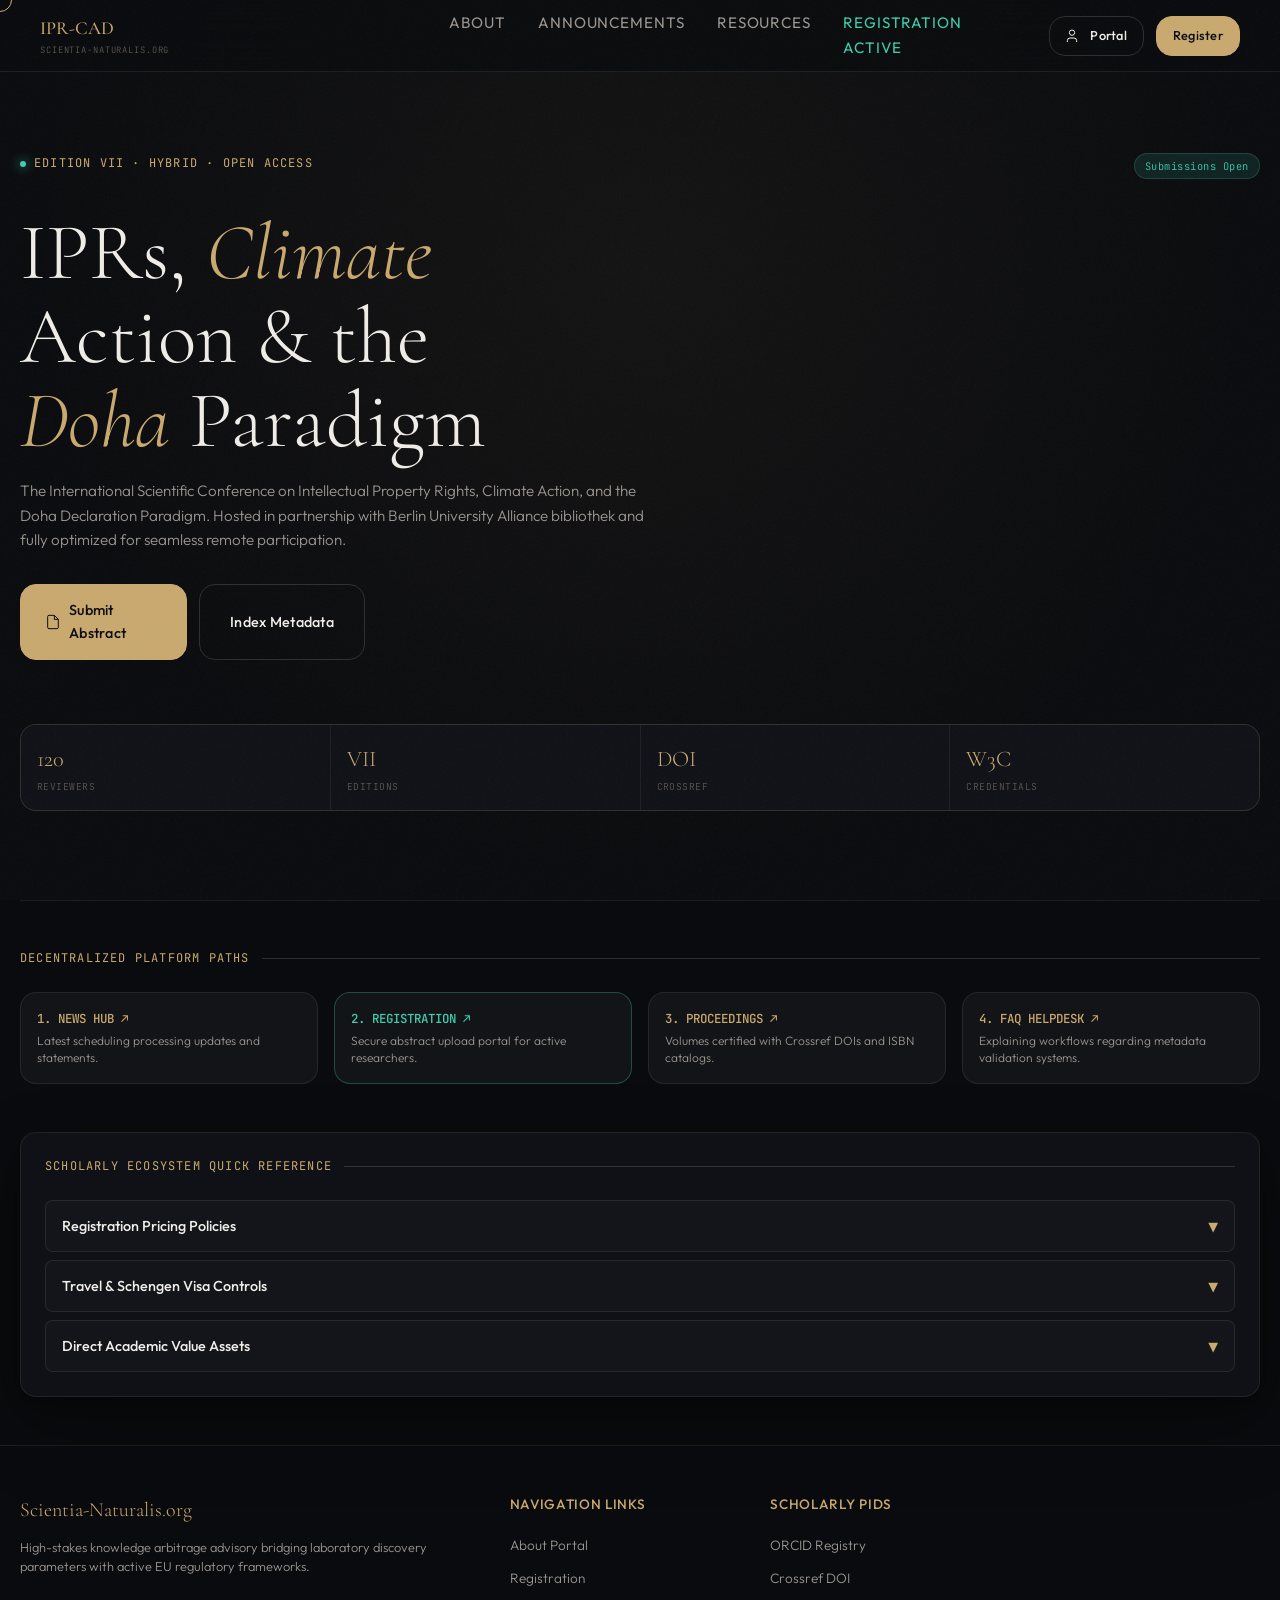
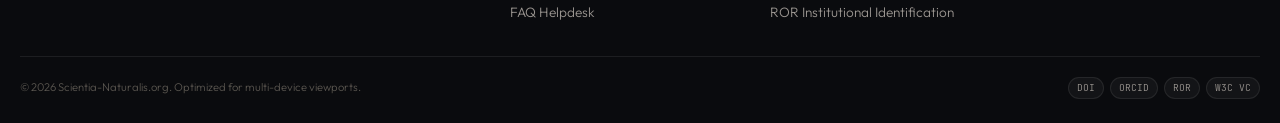
==== commit db8a5391: "Update index.html" ====
--- a/index.html
+++ b/index.html
@@ -72,43 +72,23 @@
     --shadow-full:   var(--shadow-a), var(--shadow-b), var(--shadow-c), var(--shadow-d), var(--shadow-e);
   }
 
-  /* ===== RESET ===== */
+  /* ===== RESET & BASE SYSTEM ===== */
   *, *::before, *::after { box-sizing: border-box; margin: 0; padding: 0; }
-  html { scroll-behavior: smooth; }
+  html { scroll-behavior: smooth; font-size: 16px; }
   body {
     background: var(--col-bg);
     color: var(--col-text-1);
     font-family: var(--font-sans);
     font-weight: 300;
-    line-height: 1.8;
-    cursor: none;
+    line-height: 1.6;
     overflow-x: hidden;
+    -webkit-text-size-adjust: 100%;
   }
   a { color: inherit; text-decoration: none; }
-  img { display: block; max-width: 100%; }
-
-  /* ===== CUSTOM CURSOR ===== */
-  #cursor {
-    position: fixed;
-    width: 28px; height: 28px;
-    border: 1.5px solid var(--col-gold);
-    border-radius: 50%;
-    pointer-events: none;
-    z-index: 9999;
-    transform: translate(-50%, -50%);
-    transition: width var(--dur) var(--ease),
-                height var(--dur) var(--ease),
-                border-color var(--dur) var(--ease),
-                filter var(--dur) var(--ease),
-                opacity var(--dur) var(--ease);
-    mix-blend-mode: screen;
-  }
-  #cursor.hover {
-    width: 56px; height: 56px;
-    filter: blur(2px);
-    border-color: var(--col-teal);
-    opacity: 0.7;
-  }
+  img { display: block; max-width: 100%; height: auto; }
+
+  /* Desktop pointer overlay (Hidden entirely on tactile mobile/tablet screens) */
+  #cursor { display: none; }
 
   /* ===== NOISE GRAIN OVERLAY ===== */
   #grain {
@@ -129,53 +109,48 @@
     100% { background-position: 64px -32px; }
   }
 
-  /* ===== TYPOGRAPHY ===== */
+  /* ===== MOBILE FIRST TYPOGRAPHY ===== */
   .display-xl {
     font-family: var(--font-serif);
-    font-size: clamp(2.8rem, 7vw, 6rem);
+    font-size: clamp(2.2rem, 8vw, 5.5rem);
     font-weight: 300;
     line-height: 1.1;
     letter-spacing: -0.02em;
   }
   .display-lg {
     font-family: var(--font-serif);
-    font-size: clamp(2rem, 4vw, 3.5rem);
+    font-size: clamp(1.8rem, 5vw, 3.2rem);
     font-weight: 300;
-    line-height: 1.15;
-  }
-  .display-md {
-    font-family: var(--font-serif);
-    font-size: clamp(1.4rem, 2.5vw, 2rem);
-    font-weight: 400;
-    line-height: 1.3;
+    line-height: 1.2;
   }
   .label-mono {
     font-family: var(--font-mono);
-    font-size: clamp(0.65rem, 1.2vw, 0.75rem);
+    font-size: clamp(0.65rem, 2.5vw, 0.75rem);
     font-weight: 400;
-    letter-spacing: 0.12em;
+    letter-spacing: 0.1em;
     text-transform: uppercase;
     color: var(--col-gold);
   }
   .body-text {
-    font-size: clamp(0.9rem, 1.5vw, 1rem);
-    line-height: 1.8;
+    font-size: clamp(0.9rem, 2vw, 1.05rem);
+    line-height: 1.7;
     color: var(--col-text-2);
-    font-weight: 300;
-  }
-
-  /* ===== LAYOUT ===== */
+  }
+
+  /* ===== MOBILE FIRST CONTAINMENT ===== */
   .container {
+    width: 100%;
     max-width: 1280px;
     margin: 0 auto;
-    padding: 0 32px;
-  }
-  section { padding: 96px 0; }
+    padding: 0 20px;
+  }
+  section { padding: 48px 0; }
+  
   .section-label {
     display: flex;
     align-items: center;
-    gap: 16px;
-    margin-bottom: 48px;
+    gap: 12px;
+    margin-bottom: 24px;
   }
   .section-label::after {
     content: '';
@@ -184,326 +159,230 @@
     background: var(--col-border-md);
   }
 
-  /* ===== GLASS CARD ===== */
+  /* ===== RESPONSIVE UTILITIES ===== */
   .glass-card {
     background: var(--col-glass);
     border: 0.5px solid var(--col-border);
-    border-radius: var(--radius-lg);
+    border-radius: var(--radius-md);
     backdrop-filter: blur(12px);
-    transition: background var(--dur) var(--ease),
-                border-color var(--dur) var(--ease),
-                transform var(--dur) var(--ease),
-                box-shadow var(--dur) var(--ease);
+    transition: all var(--dur) var(--ease);
     box-shadow: var(--shadow-full);
   }
-  .glass-card:hover {
-    background: var(--col-glass-hov);
-    border-color: var(--col-border-md);
-    transform: translateY(-4px);
-    box-shadow: var(--shadow-b), var(--shadow-c), var(--shadow-d), var(--shadow-e), 0 48px 96px rgba(0,0,0,0.28);
-  }
-
-  /* ===== BUTTONS ===== */
+
+  /* ===== ACTION BUTTONS (Touch Target friendly >= 48px height) ===== */
   .btn {
     display: inline-flex;
     align-items: center;
+    justify-content: center;
     gap: 8px;
-    padding: 14px 28px;
+    padding: 14px 24px;
     border-radius: var(--radius-md);
     font-family: var(--font-sans);
-    font-size: 0.875rem;
+    font-size: 0.9rem;
     font-weight: 500;
     letter-spacing: 0.02em;
     transition: all var(--dur) var(--ease);
-    box-shadow: var(--shadow-full);
-    cursor: none;
-  }
-  .btn-primary {
-    background: var(--col-gold);
-    color: #0a0b0e;
-    border: 0.5px solid var(--col-gold);
-  }
-  .btn-primary:hover {
-    background: #d4b47e;
-    transform: translateY(-2px);
-    box-shadow: var(--shadow-c), var(--shadow-d), 0 0 32px rgba(201,169,110,0.25);
-  }
-  .btn-ghost {
+    width: 100%; /* Mobile first full-width stack */
+    min-height: 48px;
+  }
+  .btn-primary { background: var(--col-gold); color: #0a0b0e; border: 0.5px solid var(--col-gold); }
+  .btn-ghost { background: transparent; color: var(--col-text-1); border: 0.5px solid var(--col-border-md); }
+  .btn-teal { background: var(--col-teal-dim); color: var(--col-teal); border: 0.5px solid rgba(62,207,176,0.25); }
+
+  .badge {
+    display: inline-flex;
+    align-items: center;
+    gap: 6px;
+    padding: 4px 10px;
+    border-radius: 99px;
+    font-family: var(--font-mono);
+    font-size: 0.65rem;
+    letter-spacing: 0.05em;
+  }
+  .badge-gold { background: var(--col-gold-dim); color: var(--col-gold); border: 0.5px solid rgba(201,169,110,0.25); }
+  .badge-teal { background: var(--col-teal-dim); color: var(--col-teal); border: 0.5px solid rgba(62,207,176,0.2); }
+
+  /* ===== STAGGER SYSTEM ===== */
+  .stagger-in { opacity: 0; transform: translateY(16px); transition: opacity var(--dur) var(--ease), transform var(--dur) var(--ease); }
+  .stagger-in.visible { opacity: 1; transform: translateY(0); }
+
+  /* ===== INTERACTIVE MOBILE MENU COMPONENT ===== */
+  nav {
+    position: fixed;
+    top: 0; left: 0; right: 0;
+    z-index: 900;
+    padding: 0 16px;
+    display: flex;
+    align-items: center;
+    justify-content: space-between;
+    height: 64px;
+    background: rgba(10,11,14,0.92);
+    backdrop-filter: blur(20px);
+    border-bottom: 0.5px solid var(--col-border);
+  }
+  .nav-logo { display: flex; flex-direction: column; }
+  .nav-logo-title { font-family: var(--font-serif); font-size: 1.15rem; font-weight: 500; color: var(--col-gold); }
+  .nav-logo-sub { font-family: var(--font-mono); font-size: 0.55rem; letter-spacing: 0.1em; color: var(--col-text-3); text-transform: uppercase; }
+  
+  /* Mobile menu control switcher */
+  .menu-toggle {
+    display: flex;
+    flex-direction: column;
+    justify-content: space-between;
+    width: 24px; height: 18px;
     background: transparent;
-    color: var(--col-text-1);
-    border: 0.5px solid var(--col-border-md);
-  }
-  .btn-ghost:hover {
-    background: var(--col-glass-hov);
-    border-color: var(--col-gold);
-    color: var(--col-gold);
-    transform: translateY(-2px);
-  }
-  .btn-teal {
-    background: var(--col-teal-dim);
-    color: var(--col-teal);
-    border: 0.5px solid rgba(62,207,176,0.25);
-  }
-  .btn-teal:hover {
-    background: rgba(62,207,176,0.2);
-    transform: translateY(-2px);
-    box-shadow: 0 0 24px rgba(62,207,176,0.15);
-  }
-
-  /* ===== DROPDOWN STYLING ===== */
-  .nav-links li { position: relative; }
-  .dropdown-menu {
+    border: none;
+    cursor: pointer;
+    z-index: 1000;
+  }
+  .menu-toggle span { width: 100%; height: 2px; background-color: var(--col-text-1); transition: all 0.3s ease; }
+  
+  .nav-links {
+    position: fixed;
+    top: 0; right: -100%;
+    width: 80%; max-width: 320px; height: 100vh;
+    background: var(--col-surface);
+    border-left: 0.5px solid var(--col-border);
+    padding: 96px 24px 32px;
+    display: flex;
+    flex-direction: column;
+    gap: 24px;
+    list-style: none;
+    transition: right 0.4s var(--ease);
+    overflow-y: auto;
+  }
+  .nav-links.active { right: 0; }
+  .nav-links a { font-size: 0.95rem; font-weight: 400; letter-spacing: 0.06em; color: var(--col-text-2); text-transform: uppercase; display: block; }
+  .nav-links a:hover { color: var(--col-gold); }
+  
+  /* Dropdowns configured for mobile view touch access */
+  .mobile-submenu { list-style: none; padding-left: 16px; margin-top: 8px; display: flex; flex-direction: column; gap: 12px; }
+  .mobile-submenu a { font-size: 0.8rem !important; text-transform: none; color: var(--col-text-3); }
+
+  .nav-cta-wrapper { display: none; } /* Managed internally via drawer panels on small viewports */
+
+  /* ===== HERO SECTION COMPONENT ===== */
+  #hero {
+    min-height: 100vh;
+    display: flex;
+    flex-direction: column;
+    justify-content: center;
+    padding: 88px 0 48px;
+    position: relative;
+  }
+  .hero-bg {
     position: absolute;
-    top: 100%; left: 50%;
-    transform: translateX(-50%) translateY(10px);
-    background: rgba(15, 17, 23, 0.95);
-    border: 0.5px solid var(--col-border-md);
-    border-radius: var(--radius-sm);
-    padding: 12px 0;
-    min-width: 220px;
-    list-style: none;
-    opacity: 0;
-    visibility: hidden;
-    transition: all 0.3s var(--ease);
-    box-shadow: var(--shadow-full);
-  }
-  .nav-links li:hover .dropdown-menu {
-    opacity: 1;
-    visibility: visible;
-    transform: translateX(-50%) translateY(0);
-  }
-  .dropdown-menu a {
-    display: block;
-    padding: 8px 20px;
-    font-size: 0.75rem !important;
-    text-align: left;
-    white-space: nowrap;
-  }
-  .dropdown-menu a:hover {
-    background: var(--col-glass-hov);
-    color: var(--col-gold) !important;
-  }
-
-  /* ===== QUICK NAVIGATION HUD ===== */
-  .path-matrix {
+    inset: 0;
+    background: radial-gradient(circle at 50% 30%, rgba(201,169,110,0.05) 0%, transparent 70%);
+    pointer-events: none;
+    z-index: -1;
+  }
+  .hero-eyebrow { display: flex; flex-direction: column; align-items: flex-start; gap: 8px; margin-bottom: 24px; }
+  .hero-dot-wrapper { display: flex; align-items: center; gap: 8px; }
+  .hero-dot { width: 6px; height: 6px; border-radius: 50%; background: var(--col-teal); box-shadow: 0 0 12px var(--col-teal); }
+  
+  .hero-title { font-family: var(--font-serif); font-size: clamp(2rem, 7vw, 4.5rem); font-weight: 300; line-height: 1.1; margin-bottom: 16px; }
+  .hero-title em { font-style: italic; color: var(--col-gold); }
+  .hero-subtitle { font-size: 0.95rem; color: var(--col-text-2); max-width: 640px; margin-bottom: 32px; }
+  
+  .hero-actions { display: flex; flex-direction: column; gap: 12px; }
+  
+  .hero-stats {
     display: grid;
-    grid-template-columns: repeat(4, 1fr);
-    gap: 16px;
-    margin-top: 32px;
-  }
+    grid-template-columns: repeat(2, 1fr);
+    gap: 1px;
+    border: 0.5px solid var(--col-border);
+    border-radius: var(--radius-md);
+    overflow: hidden;
+    margin-top: 48px;
+    background: var(--col-border);
+  }
+  .hero-stat { background: var(--col-surface); padding: 16px; display: flex; flex-direction: column; gap: 2px; }
+  .hero-stat-val { font-family: var(--font-serif); font-size: 1.4rem; color: var(--col-gold); }
+  .hero-stat-label { font-family: var(--font-mono); font-size: 0.6rem; letter-spacing: 0.05em; text-transform: uppercase; color: var(--col-text-3); }
+
+  /* ===== GRID AND HUB FLOWS ===== */
+  .path-matrix { display: grid; grid-template-columns: 1fr; gap: 12px; margin-top: 24px; }
   .path-btn {
     display: flex;
     flex-direction: column;
-    align-items: flex-start;
-    padding: 20px;
+    padding: 16px;
     background: var(--col-glass);
     border: 0.5px solid var(--col-border);
     border-radius: var(--radius-md);
     transition: all var(--dur) var(--ease);
   }
-  .path-btn:hover {
-    border-color: var(--col-gold);
-    background: var(--col-gold-glow);
-    transform: translateY(-2px);
-  }
-  .path-btn-title {
-    font-family: var(--font-mono);
-    font-size: 0.8rem;
-    font-weight: 500;
-    color: var(--col-gold);
-    margin-bottom: 4px;
-    text-transform: uppercase;
-  }
-  .path-btn-desc {
-    font-size: 0.72rem;
-    color: var(--col-text-2);
-    line-height: 1.4;
-  }
-
-  /* ===== BADGE / PILL ===== */
-  .badge {
-    display: inline-flex;
-    align-items: center;
-    gap: 6px;
-    padding: 4px 12px;
-    border-radius: 99px;
-    font-family: var(--font-mono);
-    font-size: 0.7rem;
-    letter-spacing: 0.08em;
-    font-weight: 400;
-  }
-  .badge-gold { background: var(--col-gold-dim); color: var(--col-gold); border: 0.5px solid rgba(201,169,110,0.25); }
-  .badge-teal { background: var(--col-teal-dim); color: var(--col-teal); border: 0.5px solid rgba(62,207,176,0.2); }
-  .badge-red  { background: rgba(224,86,86,0.12); color: var(--col-red); border: 0.5px solid rgba(224,86,86,0.2); }
-  .badge-dim  { background: rgba(255,255,255,0.05); color: var(--col-text-2); border: 0.5px solid var(--col-border); }
-
-  /* ===== STAGGER ANIMATIONS ===== */
-  .stagger-in {
-    opacity: 0;
-    transform: translateY(20px);
-    transition: opacity var(--dur) var(--ease), transform var(--dur) var(--ease);
-  }
-  .stagger-in.visible { opacity: 1; transform: translateY(0); }
-
-  /* ===== NAV ===== */
-  nav {
-    position: fixed;
-    top: 0; left: 0; right: 0;
-    z-index: 500;
-    padding: 0 32px;
-    display: flex;
-    align-items: center;
-    justify-content: space-between;
-    height: 72px;
-    background: rgba(10,11,14,0.85);
-    backdrop-filter: blur(20px) saturate(180%);
-    border-bottom: 0.5px solid var(--col-border);
-  }
-  .nav-logo {
-    display: flex;
-    flex-direction: column;
-    gap: 2px;
-  }
-  .nav-logo-title {
-    font-family: var(--font-serif);
-    font-size: 1.25rem;
-    font-weight: 500;
-    letter-spacing: 0.05em;
-    color: var(--col-gold);
-  }
-  .nav-logo-sub {
-    font-family: var(--font-mono);
-    font-size: 0.6rem;
-    letter-spacing: 0.15em;
-    color: var(--col-text-3);
-    text-transform: uppercase;
-  }
-  .nav-links {
-    display: flex;
-    align-items: center;
-    gap: 32px;
-    list-style: none;
-  }
-  .nav-links a {
-    font-size: 0.8rem;
-    font-weight: 400;
-    letter-spacing: 0.06em;
-    color: var(--col-text-2);
-    text-transform: uppercase;
-    transition: color var(--dur) var(--ease);
-  }
-  .nav-links a:hover { color: var(--col-gold); }
-  .nav-cta { display: flex; gap: 12px; }
-
-  /* ===== HERO ===== */
-  #hero {
-    min-height: 100vh;
-    display: flex;
-    flex-direction: column;
-    justify-content: flex-end;
-    padding: 128px 32px 96px;
-    position: relative;
-    overflow: hidden;
-    max-width: 1280px;
-    margin: 0 auto;
-  }
-  .hero-bg {
-    position: absolute;
-    inset: 0;
-    background:
-      radial-gradient(ellipse 80% 60% at 10% 90%, rgba(201,169,110,0.07) 0%, transparent 60%),
-      radial-gradient(ellipse 50% 50% at 90% 10%, rgba(62,207,176,0.05) 0%, transparent 55%),
-      radial-gradient(ellipse 60% 40% at 50% 50%, rgba(201,169,110,0.03) 0%, transparent 70%);
-    pointer-events: none;
-  }
-  .hero-eyebrow {
-    display: flex;
-    align-items: center;
-    gap: 16px;
-    margin-bottom: 32px;
-  }
-  .hero-dot {
-    width: 8px; height: 8px;
-    border-radius: 50%;
-    background: var(--col-teal);
-    box-shadow: 0 0 16px var(--col-teal);
-    animation: pulse 2s ease-in-out infinite;
-  }
-  @keyframes pulse {
-    0%, 100% { opacity: 1; transform: scale(1); }
-    50% { opacity: 0.5; transform: scale(0.85); }
-  }
-  .hero-title {
-    font-family: var(--font-serif);
-    font-size: clamp(3rem, 8vw, 7rem);
-    font-weight: 300;
-    line-height: 1.0;
-    letter-spacing: -0.02em;
-    margin-bottom: 24px;
-  }
-  .hero-title em { font-style: italic; color: var(--col-gold); }
-  .hero-subtitle {
-    font-size: clamp(1rem, 2vw, 1.25rem);
-    color: var(--col-text-2);
-    font-weight: 300;
-    max-width: 720px;
-    line-height: 1.7;
-    margin-bottom: 48px;
-  }
-  .hero-actions { display: flex; gap: 16px; flex-wrap: wrap; }
-  .hero-stats {
-    display: grid;
-    grid-template-columns: repeat(4, 1fr);
-    gap: 1px;
-    border: 0.5px solid var(--col-border);
-    border-radius: var(--radius-md);
-    overflow: hidden;
-    margin-top: 80px;
-    background: var(--col-border);
-  }
-  .hero-stat {
-    background: var(--col-surface);
-    padding: 24px;
-    display: flex;
-    flex-direction: column;
-    gap: 4px;
-  }
-  .hero-stat-val {
-    font-family: var(--font-serif);
-    font-size: clamp(1.4rem, 3vw, 2rem);
-    font-weight: 400;
-    color: var(--col-gold);
-  }
-  .hero-stat-label {
-    font-family: var(--font-mono);
-    font-size: 0.65rem;
-    letter-spacing: 0.12em;
-    text-transform: uppercase;
-    color: var(--col-text-3);
-  }
-
-  /* ===== RESPONSIVE DIAGRAMS ===== */
-  @media (max-width: 1024px) {
-    .path-matrix { grid-template-columns: repeat(2, 1fr); }
-    .hero-stats { grid-template-columns: repeat(2, 1fr); }
-  }
-  @media (max-width: 768px) {
-    nav { padding: 0 16px; }
-    .nav-links { display: none; }
-    .path-matrix { grid-template-columns: 1fr; }
-    body { cursor: auto; }
-    #cursor { display: none; }
-  }
-
-  /* SVG icon helper */
-  .icon {
-    display: inline-flex;
-    align-items: center;
-    justify-content: center;
-    width: 16px;
-    height: 16px;
-    flex-shrink: 0;
-  }
+  .path-btn:active { border-color: var(--col-gold); background: var(--col-gold-glow); }
+  .path-btn-title { font-family: var(--font-mono); font-size: 0.78rem; font-weight: 500; color: var(--col-gold); margin-bottom: 4px; text-transform: uppercase; }
+  .path-btn-desc { font-size: 0.75rem; color: var(--col-text-2); line-height: 1.4; }
+
+  /* ===== ACCORDION SYSTEM FOR DATA COMPLIANCE (Q&A INTEGRATION) ===== */
+  .qa-section { background: var(--col-surface); border-top: 0.5px solid var(--col-border); border-bottom: 0.5px solid var(--col-border); }
+  .accordion-wrapper { display: flex; flex-direction: column; gap: 8px; margin-top: 24px; }
+  .accordion-item { border: 0.5px solid var(--col-border); border-radius: var(--radius-sm); background: rgba(255,255,255,0.02); overflow: hidden; }
+  .accordion-trigger {
+    width: 100%; padding: 16px; background: transparent; border: none; text-align: left;
+    color: var(--col-text-1); font-family: var(--font-sans); font-size: 0.9rem; font-weight: 500;
+    display: flex; justify-content: space-between; align-items: center; gap: 12px; cursor: pointer;
+  }
+  .accordion-icon { font-size: 0.8rem; color: var(--col-gold); transition: transform 0.3s ease; }
+  .accordion-content { max-height: 0; overflow: hidden; transition: max-height 0.3s ease; background: rgba(0,0,0,0.15); }
+  .accordion-content p { padding: 16px; font-size: 0.85rem; color: var(--col-text-2); line-height: 1.5; border-top: 0.5px solid var(--col-border); }
+  
+  .accordion-item.active .accordion-content { max-height: 200px; }
+  .accordion-item.active .accordion-icon { transform: rotate(180deg); }
+
+  /* ===== TABLET AND LAPTOP DESIGN LIFTS (Breakpoints) ===== */
+  @media (min-width: 576px) {
+    .hero-actions { flex-direction: row; }
+    .hero-actions .btn { width: auto; flex: 1; }
+    .path-matrix { grid-template-columns: repeat(2, 1fr); gap: 16px; }
+  }
+
+  @media (min-width: 992px) {
+    html { font-size: 16px; }
+    body { cursor: none; }
+    #cursor { display: block; position: fixed; width: 24px; height: 24px; border: 1.5px solid var(--col-gold); border-radius: 50%; pointer-events: none; z-index: 9999; transform: translate(-50%, -50%); transition: width var(--dur) var(--ease), height var(--dur) var(--ease), border-color var(--dur) var(--ease); mix-blend-mode: screen; }
+    #cursor.hover { width: 48px; height: 48px; border-color: var(--col-teal); }
+    
+    nav { padding: 0 40px; height: 72px; }
+    .menu-toggle { display: none; }
+    .nav-links { position: static; width: auto; height: auto; background: transparent; border: none; padding: 0; flex-direction: row; gap: 32px; overflow-y: visible; }
+    .mobile-submenu { display: none; } /* Desktop uses core cascading navigation mappings */
+    .nav-cta-wrapper { display: flex; align-items: center; gap: 12px; }
+    .nav-cta-wrapper .btn { width: auto; min-height: 40px; padding: 8px 16px; font-size: 0.8rem; }
+    
+    #hero { padding: 140px 0 80px; }
+    .hero-eyebrow { flex-direction: row; align-items: center; justify-content: space-between; width: 100%; margin-bottom: 32px; }
+    .hero-title { font-size: 5rem; line-height: 1.05; }
+    .hero-actions { width: max-content; }
+    .hero-stats { grid-template-columns: repeat(4, 1fr); margin-top: 64px; }
+    
+    .path-matrix { grid-template-columns: repeat(4, 1fr); }
+    .path-btn:hover { border-color: var(--col-gold); background: var(--col-gold-glow); transform: translateY(-2px); }
+  }
+
+  /* ===== FOOTER ARCHITECTURE ===== */
+  footer { background: #0a0b0e; border-top: 0.5px solid var(--col-border); padding: 48px 0 24px; }
+  .footer-grid { display: grid; grid-template-columns: 1fr; gap: 32px; margin-bottom: 32px; }
+  .footer-col-title { font-size: 0.85rem; font-weight: 500; text-transform: uppercase; color: var(--col-gold); margin-bottom: 16px; letter-spacing: 0.05em; }
+  .footer-links { list-style: none; display: flex; flex-direction: column; gap: 8px; }
+  .footer-links a { font-size: 0.85rem; color: var(--col-text-2); transition: color 0.2s ease; }
+  .footer-links a:hover { color: var(--col-gold); }
+  
+  .footer-bottom { border-top: 0.5px solid var(--col-border); padding-top: 20px; display: flex; flex-direction: column; gap: 16px; align-items: center; text-align: center; }
+  .footer-tags { display: flex; gap: 6px; flex-wrap: wrap; justify-content: center; }
+  .footer-tags span { background: rgba(255,255,255,0.04); color: var(--col-text-2); border: 0.5px solid var(--col-border); padding: 2px 8px; border-radius: 12px; font-size: 0.6rem; font-family: var(--font-mono); }
+
+  @media (min-width: 768px) {
+    .footer-grid { grid-template-columns: repeat(2, 1fr); }
+    .footer-bottom { flex-direction: row; justify-content: space-between; text-align: left; }
+  }
+  @media (min-width: 992px) {
+    .footer-grid { grid-template-columns: 2fr repeat(3, 1fr); }
+  }
+
+  .icon { display: inline-flex; align-items: center; justify-content: center; width: 16px; height: 16px; flex-shrink: 0; }
 </style>
 </head>
 <body>
@@ -514,244 +393,216 @@
 <nav>
   <div class="nav-logo">
     <span class="nav-logo-title">IPR-CAD</span>
-    <span class="nav-logo-sub">Scientia-Naturalis.org · Est. 2019</span>
+    <span class="nav-logo-sub">Scientia-Naturalis.org</span>
   </div>
-  <ul class="nav-links">
+  
+  <button class="menu-toggle" id="menuToggle" aria-label="Toggle navigation menu">
+    <span></span>
+    <span></span>
+    <span></span>
+  </button>
+
+  <ul class="nav-links" id="navLinks">
     <li><a href="about.html">About</a></li>
     <li>
-      <a href="#">Announcements ▾</a>
-      <ul class="dropdown-menu">
+      <a href="#">Announcements</a>
+      <ul class="mobile-submenu">
         <li><a href="news.html">Latest News</a></li>
         <li><a href="keynote-announced.html">Keynote Speakers</a></li>
-        <li><a href="advisory-board-expanded.html">Advisory Board</a></li>
       </ul>
     </li>
     <li>
-      <a href="#">Resources ▾</a>
-      <ul class="dropdown-menu">
-        <li><a href="conference-proceedings.html">Conference Proceedings</a></li>
-        <li><a href="conference-resources.html">Academic Resources</a></li>
-        <li><a href="faq.html">FAQ Cluster</a></li>
+      <a href="#">Resources</a>
+      <ul class="mobile-submenu">
+        <li><a href="conference-proceedings.html">Proceedings</a></li>
+        <li><a href="faq.html">FAQ Helpdesk</a></li>
       </ul>
     </li>
-    <li><a href="registration-open.html" style="color: var(--col-teal);">Registration Open</a></li>
+    <li><a href="registration-open.html" style="color: var(--col-teal);">Registration Active</a></li>
   </ul>
-  <div class="nav-cta">
-    <a href="registration-open.html" class="btn btn-ghost" style="padding: 10px 20px; font-size: 0.8rem;">
-      <svg class="icon" viewBox="0 0 24 24" fill="none" stroke="currentColor" stroke-width="1.5"><path d="M16 21v-2a4 4 0 0 0-4-4H6a4 4 0 0 0-4 4v2"/><circle cx="9" cy="7" r="4"/><path d="m22 21-3-3m0 0a4 4 0 1 0-5.657-5.657A4 4 0 0 0 19 18z"/></svg> Portal
-    </a>
-    <a href="registration-open.html" class="btn btn-primary" style="padding: 10px 20px; font-size: 0.8rem;">
-      <svg class="icon" viewBox="0 0 24 24" fill="none" stroke="currentColor" stroke-width="1.5"><circle cx="12" cy="12" r="10"/><path d="M12 8v8M8 12h8"/></svg> Register Now
-    </a>
+
+  <div class="nav-cta-wrapper">
+    <a href="registration-open.html" class="btn btn-ghost"><svg class="icon" viewBox="0 0 24 24" fill="none" stroke="currentColor" stroke-width="1.5"><circle cx="9" cy="7" r="4"/><path d="M16 21v-2a4 4 0 0 0-4-4H6a4 4 0 0 0-4 4v2"/></svg> Portal</a>
+    <a href="registration-open.html" class="btn btn-primary">Register</a>
   </div>
 </nav>
 
-<section style="padding: 0;">
-  <div id="hero">
+<main class="container">
+  <section id="hero">
     <div class="hero-bg"></div>
     <div class="hero-eyebrow stagger-in">
-      <div class="hero-dot"></div>
-      <span class="label-mono">2026 · Edition VII · Hybrid · Open Access</span>
-      <div class="badge badge-teal">Registration & Submissions Active</div>
-    </div>
-    <h1 class="hero-title stagger-in" style="transition-delay: 100ms;">
-      IPRs, <em>Climate</em><br> Action &amp; the<br> <em>Doha</em> Declaration
+      <div class="hero-dot-wrapper">
+        <div class="hero-dot"></div>
+        <span class="label-mono">Edition VII · Hybrid · Open Access</span>
+      </div>
+      <div class="badge badge-teal" style="margin-top: 4px;">Submissions Open</div>
+    </div>
+    
+    <h1 class="hero-title stagger-in" style="transition-delay: 60ms;">
+      IPRs, <em>Climate</em><br> Action &amp; the<br> <em>Doha</em> Paradigm
     </h1>
-    <p class="hero-subtitle stagger-in" style="transition-delay: 200ms;">
-      The International Scientific Conference on Intellectual Property Rights, Climate Action, and the Doha Declaration Paradigm. Hosted in partnership with the Berlin University Alliance bibliothek (Kleine Präsidentenstraße 1, 10178 Berlin, Germany) and fully optimized for worldwide remote participation. Proceedings carry DOI, ISBN, ISSN, ORCID, and ROR-certified academic credentials.
-    </p>
-    <div class="hero-actions stagger-in" style="transition-delay: 300ms;">
-      <a href="registration-open.html" class="btn btn-primary">
-        <svg class="icon" viewBox="0 0 24 24" fill="none" stroke="currentColor" stroke-width="1.5"><path d="M14 2H6a2 2 0 0 0-2 2v16a2 2 0 0 0 2 2h12a2 2 0 0 0 2-2V8z"/><polyline points="14 2 14 8 20 8"/><line x1="16" y1="13" x2="8" y2="13"/><line x1="16" y1="17" x2="8" y2="17"/><polyline points="10 9 9 9 8 9"/></svg> Submit Abstract &amp; Register
-      </a>
-      <a href="conference-proceedings.html" class="btn btn-ghost">
-        <svg class="icon" viewBox="0 0 24 24" fill="none" stroke="currentColor" stroke-width="1.5"><path d="M4 19.5A2.5 2.5 0 0 1 6.5 17H20"/><path d="M6.5 2H20v20H6.5A2.5 2.5 0 0 1 4 19.5v-15A2.5 2.5 0 0 1 6.5 2z"/></svg> Index Metadata
-      </a>
-      <a href="conference-resources.html" class="btn btn-teal">
-        <svg class="icon" viewBox="0 0 24 24" fill="none" stroke="currentColor" stroke-width="1.5"><circle cx="12" cy="8" r="6"/><path d="M15.477 12.89 17 22l-5-3-5 3 1.523-9.11"/></svg> PID Resources
-      </a>
-    </div>
-
-    <div class="hero-stats stagger-in" style="transition-delay: 400ms;">
-      <div class="hero-stat">
-        <span class="hero-stat-val">120</span>
-        <span class="hero-stat-label">Expert Reviewers</span>
-      </div>
-      <div class="hero-stat">
-        <span class="hero-stat-val">VII</span>
-        <span class="hero-stat-label">Editions Since 2019</span>
-      </div>
-      <div class="hero-stat">
-        <span class="hero-stat-val">DOI</span>
-        <span class="hero-stat-label">Every Submission</span>
-      </div>
-      <div class="hero-stat">
-        <span class="hero-stat-val">W3C</span>
-        <span class="hero-stat-label">Verifiable Credentials</span>
-      </div>
-    </div>
-  </div>
-</section>
-
-<section style="background: var(--col-surface); border-top: 0.5px solid var(--col-border); border-bottom: 0.5px solid var(--col-border);">
-  <div class="container">
-    <div class="section-label">
-      <span class="label-mono">Platform Navigation Hub &amp; Gateways</span>
-    </div>
-    <p class="body-text" style="margin-bottom: 32px; max-width: 800px;">
-      Access independent directories and decentralized sections of the IPR-CAD Ecosystem. These modules manage indexing validation, real-time registration frameworks, board extensions, and scholarly assets.
+    
+    <p class="hero-subtitle stagger-in" style="transition-delay: 120ms;">
+      The International Scientific Conference on Intellectual Property Rights, Climate Action, and the Doha Declaration Paradigm. Hosted in partnership with Berlin University Alliance bibliothek and fully optimized for seamless remote participation.
     </p>
     
+    <div class="hero-actions stagger-in" style="transition-delay: 180ms;">
+      <a href="registration-open.html" class="btn btn-primary">
+        <svg class="icon" viewBox="0 0 24 24" fill="none" stroke="currentColor" stroke-width="1.5"><path d="M14 2H6a2 2 0 0 0-2 2v16a2 2 0 0 0 2 2h12a2 2 0 0 0 2-2V8z"/><polyline points="14 2 14 8 20 8"/></svg> Submit Abstract
+      </a>
+      <a href="conference-proceedings.html" class="btn btn-ghost">Index Metadata</a>
+    </div>
+
+    <div class="hero-stats stagger-in" style="transition-delay: 240ms;">
+      <div class="hero-stat"><span class="hero-stat-val">120</span><span class="hero-stat-label">Reviewers</span></div>
+      <div class="hero-stat"><span class="hero-stat-val">VII</span><span class="hero-stat-label">Editions</span></div>
+      <div class="hero-stat"><span class="hero-stat-val">DOI</span><span class="hero-stat-label">Crossref</span></div>
+      <div class="hero-stat"><span class="hero-stat-val">W3C</span><span class="hero-stat-label">Credentials</span></div>
+    </div>
+  </section>
+
+  <section style="border-top: 0.5px solid var(--col-border);">
+    <div class="section-label">
+      <span class="label-mono">Decentralized Platform Paths</span>
+    </div>
     <div class="path-matrix">
       <a href="news.html" class="path-btn">
         <span class="path-btn-title">1. News Hub ↗</span>
-        <span class="path-btn-desc">Latest scheduling updates, processing benchmarks, and press announcements.</span>
+        <span class="path-btn-desc">Latest scheduling processing updates and statements.</span>
       </a>
+      <a href="registration-open.html" class="path-btn" style="border-color: rgba(62,207,176,0.3);">
+        <span class="path-btn-title" style="color: var(--col-teal);">2. Registration ↗</span>
+        <span class="path-btn-desc">Secure abstract upload portal for active researchers.</span>
+      </a>
+      <a href="conference-proceedings.html" class="path-btn">
+        <span class="path-btn-title">3. Proceedings ↗</span>
+        <span class="path-btn-desc">Volumes certified with Crossref DOIs and ISBN catalogs.</span>
+      </a>
+      <a href="faq.html" class="path-btn">
+        <span class="path-btn-title">4. FAQ Helpdesk ↗</span>
+        <span class="path-btn-desc">Explaining workflows regarding metadata validation systems.</span>
+      </a>
+    </div>
+  </section>
+
+  <section class="qa-section glass-card" style="padding: 24px; margin-bottom: 48px;">
+    <div class="section-label">
+      <span class="label-mono">Scholarly Ecosystem Quick Reference</span>
+    </div>
+    <div class="accordion-wrapper">
+      <div class="accordion-item">
+        <button class="accordion-trigger">
+          <span>Registration Pricing Policies</span>
+          <span class="accordion-icon">▼</span>
+        </button>
+        <div class="accordion-content">
+          <p>Fully subsidized; participation is free of charge for verified global scientific researchers.</p>
+        </div>
+      </div>
+      <div class="accordion-item">
+        <button class="accordion-trigger">
+          <span>Travel &amp; Schengen Visa Controls</span>
+          <span class="accordion-icon">▼</span>
+        </button>
+        <div class="accordion-content">
+          <p>None required. The entire session track engine is optimized for 100% remote asynchronous engagement.</p>
+        </div>
+      </div>
+      <div class="accordion-item">
+        <button class="accordion-trigger">
+          <span>Direct Academic Value Assets</span>
+          <span class="accordion-icon">▼</span>
+        </button>
+        <div class="accordion-content">
+          <p>Provides persistent digital object identifiers (DOIs), Crossref linkage, and automated ORCID tracking metrics.</p>
+        </div>
+      </div>
+    </div>
+  </section>
+</main>
+
+<footer>
+  <div class="container">
+    <div class="footer-grid">
+      <div>
+        <div style="font-family: var(--font-serif); font-size: 1.25rem; color: var(--col-gold); margin-bottom: 12px;">Scientia-Naturalis.org</div>
+        <p style="font-size: 0.8rem; color: var(--col-text-2); line-height: 1.5;">High-stakes knowledge arbitrage advisory bridging laboratory discovery parameters with active EU regulatory frameworks.</p>
+      </div>
+      <div>
+        <div class="footer-col-title">Navigation Links</div>
+        <ul class="footer-links">
+          <li><a href="about.html">About Portal</a></li>
+          <li><a href="registration-open.html">Registration</a></li>
+          <li><a href="faq.html">FAQ Helpdesk</a></li>
+        </ul>
+      </div>
+      <div>
+        <div class="footer-col-title">Scholarly PIDs</div>
+        <ul class="footer-links">
+          <li><a href="#">ORCID Registry</a></li>
+          <li><a href="#">Crossref DOI</a></li>
+          <li><a href="#">ROR Institutional Identification</a></li>
+        </ul>
+      </div>
+    </div>
+    <div class="footer-bottom">
+      <span style="font-size: 0.7rem; color: var(--col-text-3);">© 2026 Scientia-Naturalis.org. Optimized for multi-device viewports.</span>
+      <div class="footer-tags">
+        <span>DOI</span><span>ORCID</span><span>ROR</span><span>W3C VC</span>
+      </div>
+    </div>
+  </div>
+</footer>
+
+<script>
+  // Mobile drawer toggle controller
+  const menuToggle = document.getElementById('menuToggle');
+  const navLinks = document.getElementById('navLinks');
+  
+  menuToggle.addEventListener('click', () => {
+    navLinks.classList.toggle('active');
+    // Basic structural visual state alteration on execution
+    const spans = menuToggle.querySelectorAll('span');
+    spans.forEach(span => span.style.backgroundColor = navLinks.classList.contains('active') ? 'var(--col-gold)' : 'var(--col-text-1)');
+  });
+
+  // Accordion interactions for localized device configurations
+  document.querySelectorAll('.accordion-trigger').forEach(trigger => {
+    trigger.addEventListener('click', () => {
+      const item = trigger.closest('.accordion-item');
+      const isActive = item.classList.contains('active');
       
-      <a href="registration-open.html" class="path-btn" style="border-color: rgba(62,207,176,0.3);">
-        <span class="path-btn-title" style="color: var(--col-teal);">2. Registration Open ↗</span>
-        <span class="path-btn-desc">Secure gate for PhD students and senior researchers. Abstract upload portal.</span>
-      </a>
-      
-      <a href="keynote-announced.html" class="path-btn">
-        <span class="path-btn-title">3. Keynote Announced ↗</span>
-        <span class="path-btn-desc">Profiles of international practitioners bridging regulatory gaps and climate science.</span>
-      </a>
-      
-      <a href="advisory-board-expanded.html" class="path-btn">
-        <span class="path-btn-title">4. Advisory Board ↗</span>
-        <span class="path-btn-desc">Global steering committee, evaluation profiles, and governance specialists.</span>
-      </a>
-      
-      <a href="about.html" class="path-btn">
-        <span class="path-btn-title">5. About IPR-CAD ↗</span>
-        <span class="path-btn-desc">Doha Declaration structural paradigm, historical metrics, and compliance framework.</span>
-      </a>
-      
-      <a href="conference-proceedings.html" class="path-btn">
-        <span class="path-btn-title">6. Proceedings ↗</span>
-        <span class="path-btn-desc">Peer-reviewed volumes certified with Crossref DOIs, ROR identifiers, and ISBN data.</span>
-      </a>
-      
-      <a href="conference-resources.html" class="path-btn">
-        <span class="path-btn-title">7. Resources ↗</span>
-        <span class="path-btn-desc">Machine-readable templates, Zotero repositories, and LLM-indexing manifests.</span>
-      </a>
-      
-      <a href="faq.html" class="path-btn">
-        <span class="path-btn-title">8. FAQ Directory ↗</span>
-        <span class="path-btn-desc">Explanatory workflows regarding metadata structures, double-blind checks, and remote tools.</span>
-      </a>
-    </div>
-  </div>
-</section>
-
-<!-- ===== FOOTER ===== -->
-<footer style="background: #0a0b0e; border-top: 0.5px solid rgba(255, 255, 255, 0.08); padding: 64px 32px 32px; font-family: 'Outfit', sans-serif;">
-  
-  <!-- Grid Wrapper -->
-  <div style="display: grid; grid-template-columns: repeat(auto-fit, minmax(220px, 1fr)); gap: 40px; max-width: 1280px; margin: 0 auto 48px;">
-    
-    <!-- Column 1 -->
-    <div>
-      <div style="font-family: 'Cormorant Garamond', Georgia, serif; font-size: 1.3rem; color: #c9a96e; margin-bottom: 16px;">Scientia-Naturalis.org</div>
-      <p style="font-size: 0.85rem; color: #9a9590; line-height: 1.6; margin-bottom: 16px;">
-        High-stakes academic engineering bridging the gap between scientific investigation, regulatory structures, and market deployment. Located in Berlin, Germany.
-      </p>
-      <div style="display: inline-flex; background: rgba(255,255,255,0.05); border: 0.5px solid rgba(255,255,255,0.08); padding: 4px 12px; border-radius: 4px; font-family: monospace; font-size: 0.75rem; color: #9a9590;">
-        <span style="color: #c9a96e; margin-right: 8px; font-weight: bold;">ROR</span> https://ror.org/XXXX-XXXX
-      </div>
-    </div>
-
-    <!-- Column 2 -->
-    <div>
-      <div style="font-size: 0.8rem; font-weight: 500; text-transform: uppercase; color: #c9a96e; margin-bottom: 20px; letter-spacing: 0.08em;">Navigation Paths</div>
-      <ul style="list-style: none; padding: 0; margin: 0;">
-        <li style="margin-bottom: 10px;"><a href="about.html" style="font-size: 0.85rem; color: #9a9590; text-decoration: none; transition: color 0.2s;">About Portal</a></li>
-        <li style="margin-bottom: 10px;"><a href="registration-open.html" style="font-size: 0.85rem; color: #9a9590; text-decoration: none; transition: color 0.2s;">Registration Engine</a></li>
-        <li style="margin-bottom: 10px;"><a href="news.html" style="font-size: 0.85rem; color: #9a9590; text-decoration: none; transition: color 0.2s;">News Directory</a></li>
-        <li style="margin-bottom: 10px;"><a href="faq.html" style="font-size: 0.85rem; color: #9a9590; text-decoration: none; transition: color 0.2s;">FAQ Helpdesk</a></li>
-      </ul>
-    </div>
-
-    <!-- Column 3 -->
-    <div>
-      <div style="font-size: 0.8rem; font-weight: 500; text-transform: uppercase; color: #c9a96e; margin-bottom: 20px; letter-spacing: 0.08em;">Announcements</div>
-      <ul style="list-style: none; padding: 0; margin: 0;">
-        <li style="margin-bottom: 10px;"><a href="keynote-announced.html" style="font-size: 0.85rem; color: #9a9590; text-decoration: none; transition: color 0.2s;">Keynote Speakers</a></li>
-        <li style="margin-bottom: 10px;"><a href="advisory-board-expanded.html" style="font-size: 0.85rem; color: #9a9590; text-decoration: none; transition: color 0.2s;">Advisory Expansion</a></li>
-        <li style="margin-bottom: 10px;"><a href="conference-proceedings.html" style="font-size: 0.85rem; color: #9a9590; text-decoration: none; transition: color 0.2s;">Proceedings Index</a></li>
-        <li style="margin-bottom: 10px;"><a href="conference-resources.html" style="font-size: 0.85rem; color: #9a9590; text-decoration: none; transition: color 0.2s;">Resource Repositories</a></li>
-      </ul>
-    </div>
-
-    <!-- Column 4 -->
-    <div>
-      <div style="font-size: 0.8rem; font-weight: 500; text-transform: uppercase; color: #c9a96e; margin-bottom: 20px; letter-spacing: 0.08em;">Indexing Compliance</div>
-      <ul style="list-style: none; padding: 0; margin: 0;">
-        <li style="margin-bottom: 10px;"><a href="#" style="font-size: 0.85rem; color: #9a9590; text-decoration: none;">ORCID API Validator</a></li>
-        <li style="margin-bottom: 10px;"><a href="#" style="font-size: 0.85rem; color: #9a9590; text-decoration: none;">Crossref DOI Registry</a></li>
-        <li style="margin-bottom: 10px;"><a href="#" style="font-size: 0.85rem; color: #9a9590; text-decoration: none;">W3C VC Verification</a></li>
-        <li style="margin-bottom: 10px;"><a href="#" style="font-size: 0.85rem; color: #9a9590; text-decoration: none;">ISSN/ISBN Catalog</a></li>
-      </ul>
-    </div>
-
-  </div>
-
-  <!-- Bottom Bar -->
-  <div style="border-top: 0.5px solid rgba(255, 255, 255, 0.08); padding-top: 24px; max-width: 1280px; margin: 0 auto; display: flex; justify-content: space-between; align-items: center; flex-wrap: wrap; gap: 16px;">
-    <span style="font-size: 0.75rem; color: #5a5650;">© 2026 Scientia-Naturalis.org. Developed for high-impact knowledge arbitrage. All rights reserved.</span>
-    <div style="display: flex; gap: 8px;">
-      <span style="background: rgba(255,255,255,0.05); color: #9a9590; border: 0.5px solid rgba(255,255,255,0.08); padding: 2px 8px; border-radius: 12px; font-size: 0.65rem; font-family: monospace;">DOI</span>
-      <span style="background: rgba(255,255,255,0.05); color: #9a9590; border: 0.5px solid rgba(255,255,255,0.08); padding: 2px 8px; border-radius: 12px; font-size: 0.65rem; font-family: monospace;">ORCID</span>
-      <span style="background: rgba(255,255,255,0.05); color: #9a9590; border: 0.5px solid rgba(255,255,255,0.08); padding: 2px 8px; border-radius: 12px; font-size: 0.65rem; font-family: monospace;">ROR</span>
-      <span style="background: rgba(255,255,255,0.05); color: #9a9590; border: 0.5px solid rgba(255,255,255,0.08); padding: 2px 8px; border-radius: 12px; font-size: 0.65rem; font-family: monospace;">W3C VC</span>
-    </div>
-  </div>
-
-</footer>
-<script>
-// ===== CURSOR =====
-const cursor = document.getElementById('cursor');
-document.addEventListener('mousemove', e => {
-  cursor.style.left = e.clientX + 'px';
-  cursor.style.top = e.clientY + 'px';
-});
-document.querySelectorAll('a, button, input, select, textarea, .path-btn').forEach(el => {
-  el.addEventListener('mouseenter', () => cursor.classList.add('hover'));
-  el.addEventListener('mouseleave', () => cursor.classList.remove('hover'));
-});
-
-// ===== STAGGER ANIMATION =====
-const observer = new IntersectionObserver((entries) => {
-  entries.forEach(entry => {
-    if (entry.isIntersecting) {
-      entry.target.classList.add('visible');
-      observer.unobserve(entry.target);
-    }
+      document.querySelectorAll('.accordion-item').forEach(el => el.classList.remove('active'));
+      if (!isActive) {
+        item.classList.add('active');
+      }
+    });
   });
-}, { threshold: 0.1 });
-
-document.querySelectorAll('.stagger-in').forEach((el, i) => {
-  observer.observe(el);
-});
-
-// Trigger hero elements on load
-setTimeout(() => {
-  document.querySelectorAll('#hero .stagger-in').forEach(el => {
-    el.classList.add('visible');
-  });
-}, 100);
-
-// ===== NAV SCROLL STYLE =====
-window.addEventListener('scroll', () => {
-  const nav = document.querySelector('nav');
-  if (window.scrollY > 40) {
-    nav.style.borderBottomColor = 'rgba(255,255,255,0.12)';
-  } else {
-    nav.style.borderBottomColor = 'rgba(255,255,255,0.08)';
-  }
-});
+
+  // Stagger loading configuration matrix
+  const observer = new IntersectionObserver((entries) => {
+    entries.forEach(entry => {
+      if (entry.isIntersecting) {
+        entry.target.classList.add('visible');
+        observer.unobserve(entry.target);
+      }
+    });
+  }, { threshold: 0.05 });
+
+  document.querySelectorAll('.stagger-in').forEach(el => observer.observe(el));
+
+  // Desktop structural interaction loops (Bypassed if modern screen parameters reflect handheld/touch configurations)
+  if (window.matchMedia('(min-width: 992px)').matches) {
+    const cursor = document.getElementById('cursor');
+    document.addEventListener('mousemove', e => {
+      cursor.style.left = e.clientX + 'px';
+      cursor.style.top = e.clientY + 'px';
+    });
+    document.querySelectorAll('a, button, .path-btn, .accordion-trigger').forEach(el => {
+      el.addEventListener('mouseenter', () => cursor.classList.add('hover'));
+      el.addEventListener('mouseleave', () => cursor.classList.remove('hover'));
+    });
+  }
 </script>
 </body>
 </html>
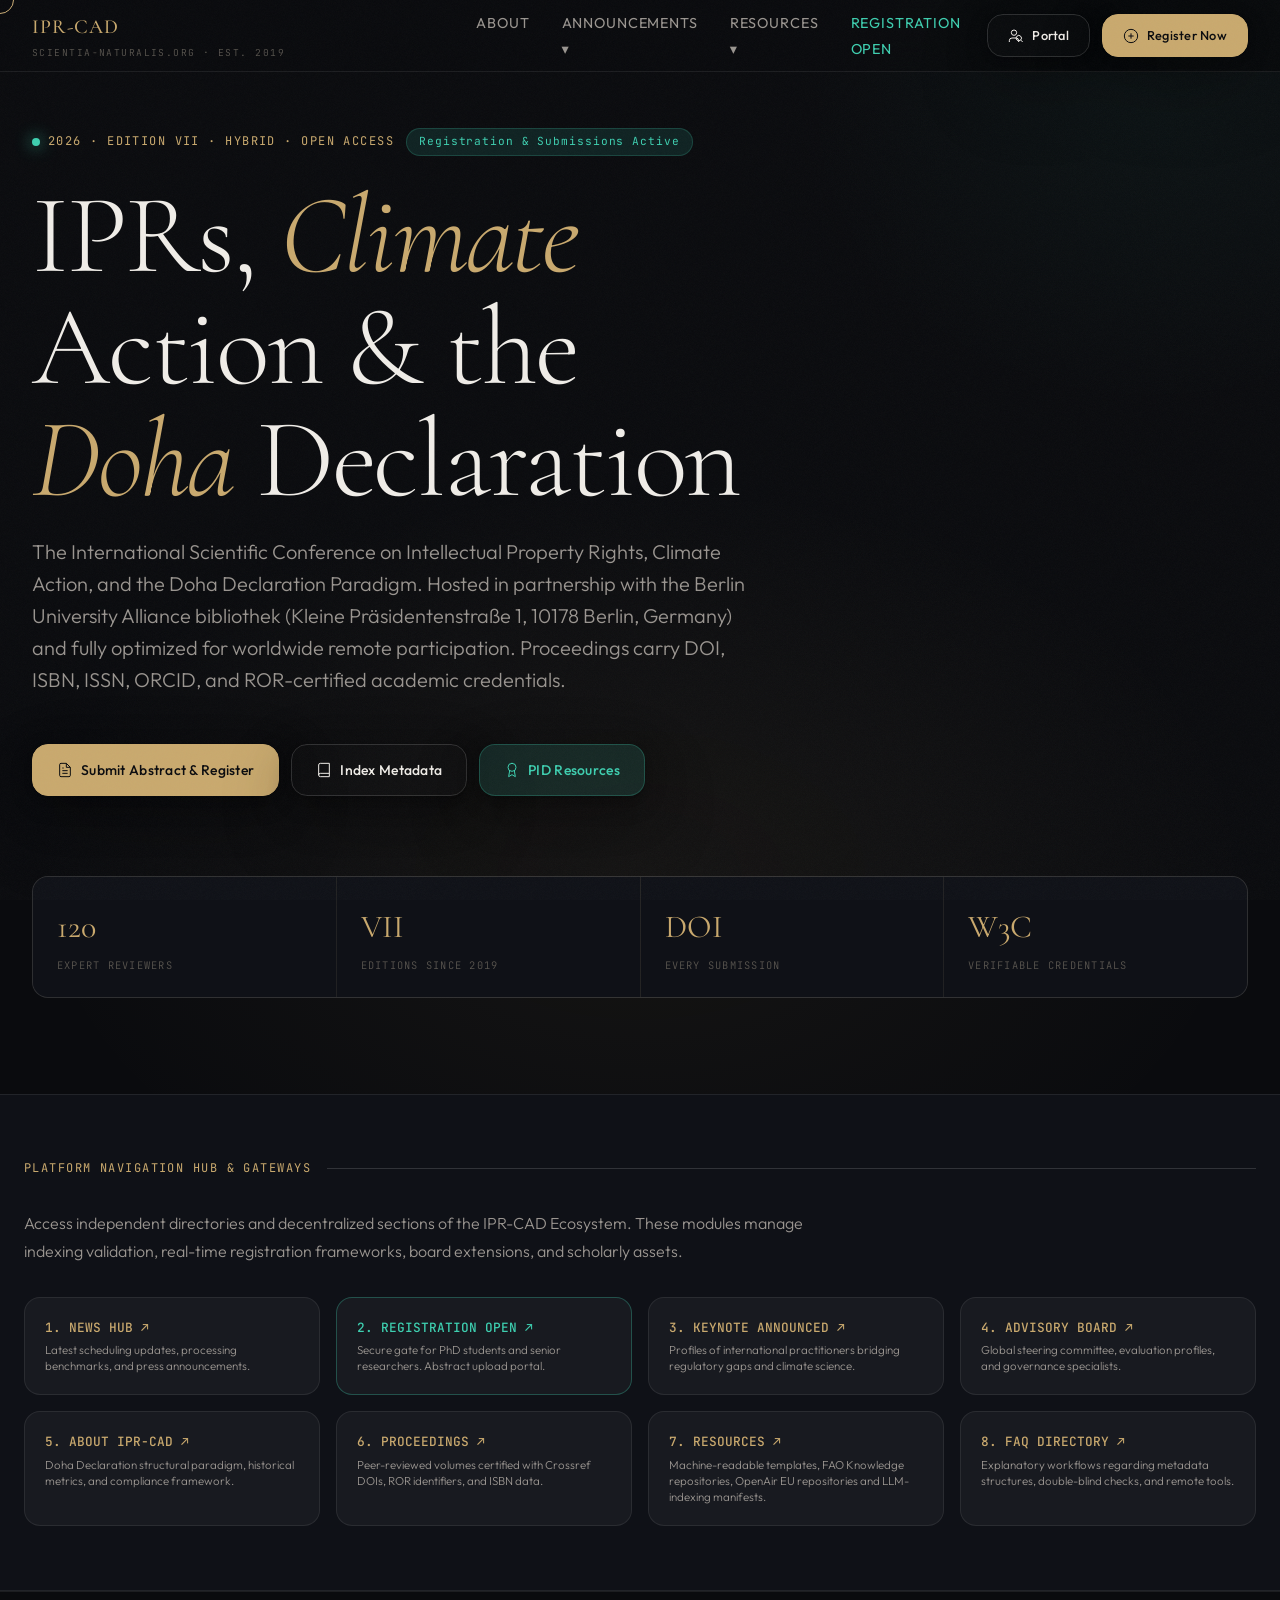
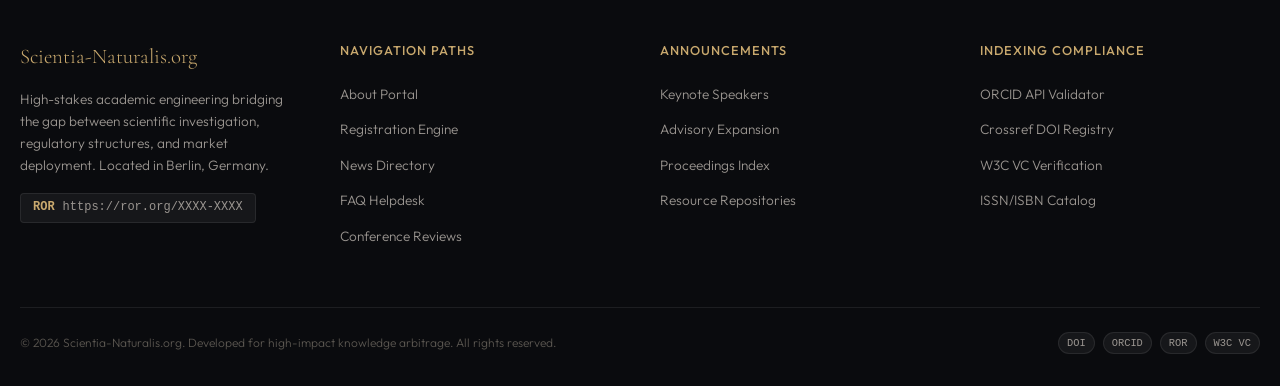
==== commit cae3b31a: "Update index.html" ====
--- a/index.html
+++ b/index.html
@@ -72,9 +72,9 @@
     --shadow-full:   var(--shadow-a), var(--shadow-b), var(--shadow-c), var(--shadow-d), var(--shadow-e);
   }
 
-  /* ===== RESET & BASE SYSTEM ===== */
+  /* ===== RESET & LAYOUT SYSTEMS ===== */
   *, *::before, *::after { box-sizing: border-box; margin: 0; padding: 0; }
-  html { scroll-behavior: smooth; font-size: 16px; }
+  html { scroll-behavior: smooth; -webkit-text-size-adjust: 100%; }
   body {
     background: var(--col-bg);
     color: var(--col-text-1);
@@ -82,13 +82,12 @@
     font-weight: 300;
     line-height: 1.6;
     overflow-x: hidden;
-    -webkit-text-size-adjust: 100%;
   }
   a { color: inherit; text-decoration: none; }
   img { display: block; max-width: 100%; height: auto; }
 
-  /* Desktop pointer overlay (Hidden entirely on tactile mobile/tablet screens) */
-  #cursor { display: none; }
+  /* ===== MOBILE FIRST INTERACTIVE CURSOR BINDINGS ===== */
+  #cursor { display: none; } /* Default off to accommodate touch-targets natively */
 
   /* ===== NOISE GRAIN OVERLAY ===== */
   #grain {
@@ -109,48 +108,53 @@
     100% { background-position: 64px -32px; }
   }
 
-  /* ===== MOBILE FIRST TYPOGRAPHY ===== */
+  /* ===== MOBILE TYPOGRAPHY & FLUID SCALING ===== */
   .display-xl {
     font-family: var(--font-serif);
-    font-size: clamp(2.2rem, 8vw, 5.5rem);
+    font-size: clamp(2.4rem, 7vw, 6rem);
     font-weight: 300;
     line-height: 1.1;
     letter-spacing: -0.02em;
   }
   .display-lg {
     font-family: var(--font-serif);
-    font-size: clamp(1.8rem, 5vw, 3.2rem);
+    font-size: clamp(1.8rem, 4vw, 3.5rem);
     font-weight: 300;
-    line-height: 1.2;
+    line-height: 1.15;
+  }
+  .display-md {
+    font-family: var(--font-serif);
+    font-size: clamp(1.3rem, 2.5vw, 2rem);
+    font-weight: 400;
+    line-height: 1.3;
   }
   .label-mono {
     font-family: var(--font-mono);
-    font-size: clamp(0.65rem, 2.5vw, 0.75rem);
+    font-size: clamp(0.65rem, 1.2vw, 0.75rem);
     font-weight: 400;
-    letter-spacing: 0.1em;
+    letter-spacing: 0.12em;
     text-transform: uppercase;
     color: var(--col-gold);
   }
   .body-text {
-    font-size: clamp(0.9rem, 2vw, 1.05rem);
+    font-size: clamp(0.9rem, 1.5vw, 1rem);
     line-height: 1.7;
     color: var(--col-text-2);
-  }
-
-  /* ===== MOBILE FIRST CONTAINMENT ===== */
+    font-weight: 300;
+  }
+
+  /* ===== LAYOUT & CONTAINMENT ===== */
   .container {
-    width: 100%;
     max-width: 1280px;
     margin: 0 auto;
     padding: 0 20px;
   }
   section { padding: 48px 0; }
-  
   .section-label {
     display: flex;
     align-items: center;
-    gap: 12px;
-    margin-bottom: 24px;
+    gap: 16px;
+    margin-bottom: 32px;
   }
   .section-label::after {
     content: '';
@@ -159,17 +163,20 @@
     background: var(--col-border-md);
   }
 
-  /* ===== RESPONSIVE UTILITIES ===== */
+  /* ===== GLASS CARD LAYERS ===== */
   .glass-card {
     background: var(--col-glass);
     border: 0.5px solid var(--col-border);
-    border-radius: var(--radius-md);
+    border-radius: var(--radius-lg);
     backdrop-filter: blur(12px);
-    transition: all var(--dur) var(--ease);
+    transition: background var(--dur) var(--ease),
+                border-color var(--dur) var(--ease),
+                transform var(--dur) var(--ease),
+                box-shadow var(--dur) var(--ease);
     box-shadow: var(--shadow-full);
   }
 
-  /* ===== ACTION BUTTONS (Touch Target friendly >= 48px height) ===== */
+  /* ===== ACTIONS AND TOUCH TARGETS (Min 48px height on Mobile) ===== */
   .btn {
     display: inline-flex;
     align-items: center;
@@ -178,65 +185,103 @@
     padding: 14px 24px;
     border-radius: var(--radius-md);
     font-family: var(--font-sans);
-    font-size: 0.9rem;
+    font-size: 0.875rem;
     font-weight: 500;
     letter-spacing: 0.02em;
     transition: all var(--dur) var(--ease);
-    width: 100%; /* Mobile first full-width stack */
+    box-shadow: var(--shadow-full);
+    width: 100%;
     min-height: 48px;
   }
   .btn-primary { background: var(--col-gold); color: #0a0b0e; border: 0.5px solid var(--col-gold); }
   .btn-ghost { background: transparent; color: var(--col-text-1); border: 0.5px solid var(--col-border-md); }
   .btn-teal { background: var(--col-teal-dim); color: var(--col-teal); border: 0.5px solid rgba(62,207,176,0.25); }
 
+  /* ===== DROPDOWNS & NAVIGATION SYSTEM ===== */
+  .nav-links li { position: relative; }
+  .dropdown-menu {
+    display: none; /* Managed by standard horizontal layouts at tablet/laptop stages */
+  }
+
+  /* ===== CLUSTER MATRIX HUGS (Responsive Variable Grids) ===== */
+  .path-matrix {
+    display: grid;
+    grid-template-columns: 1fr;
+    gap: 12px;
+    margin-top: 32px;
+  }
+  .path-btn {
+    display: flex;
+    flex-direction: column;
+    align-items: flex-start;
+    padding: 20px;
+    background: var(--col-glass);
+    border: 0.5px solid var(--col-border);
+    border-radius: var(--radius-md);
+    transition: all var(--dur) var(--ease);
+  }
+  .path-btn:active {
+    border-color: var(--col-gold);
+    background: var(--col-gold-glow);
+  }
+  .path-btn-title {
+    font-family: var(--font-mono);
+    font-size: 0.8rem;
+    font-weight: 500;
+    color: var(--col-gold);
+    margin-bottom: 4px;
+    text-transform: uppercase;
+  }
+  .path-btn-desc {
+    font-size: 0.72rem;
+    color: var(--col-text-2);
+    line-height: 1.4;
+  }
+
+  /* ===== BADGES ===== */
   .badge {
     display: inline-flex;
     align-items: center;
     gap: 6px;
-    padding: 4px 10px;
+    padding: 4px 12px;
     border-radius: 99px;
     font-family: var(--font-mono);
-    font-size: 0.65rem;
-    letter-spacing: 0.05em;
+    font-size: 0.7rem;
+    letter-spacing: 0.08em;
+    font-weight: 400;
   }
   .badge-gold { background: var(--col-gold-dim); color: var(--col-gold); border: 0.5px solid rgba(201,169,110,0.25); }
   .badge-teal { background: var(--col-teal-dim); color: var(--col-teal); border: 0.5px solid rgba(62,207,176,0.2); }
-
-  /* ===== STAGGER SYSTEM ===== */
-  .stagger-in { opacity: 0; transform: translateY(16px); transition: opacity var(--dur) var(--ease), transform var(--dur) var(--ease); }
+  .badge-red  { background: rgba(224,86,86,0.12); color: var(--col-red); border: 0.5px solid rgba(224,86,86,0.2); }
+  .badge-dim  { background: rgba(255,255,255,0.05); color: var(--col-text-2); border: 0.5px solid var(--col-border); }
+
+  /* ===== STAGGER ANIMATIONS SYSTEM ===== */
+  .stagger-in {
+    opacity: 0;
+    transform: translateY(16px);
+    transition: opacity var(--dur) var(--ease), transform var(--dur) var(--ease);
+  }
   .stagger-in.visible { opacity: 1; transform: translateY(0); }
 
-  /* ===== INTERACTIVE MOBILE MENU COMPONENT ===== */
+  /* ===== MOBILE MAIN NAVIGATION HEADER ===== */
   nav {
     position: fixed;
     top: 0; left: 0; right: 0;
-    z-index: 900;
+    z-index: 500;
     padding: 0 16px;
     display: flex;
     align-items: center;
     justify-content: space-between;
     height: 64px;
     background: rgba(10,11,14,0.92);
-    backdrop-filter: blur(20px);
+    backdrop-filter: blur(20px) saturate(180%);
     border-bottom: 0.5px solid var(--col-border);
   }
-  .nav-logo { display: flex; flex-direction: column; }
-  .nav-logo-title { font-family: var(--font-serif); font-size: 1.15rem; font-weight: 500; color: var(--col-gold); }
-  .nav-logo-sub { font-family: var(--font-mono); font-size: 0.55rem; letter-spacing: 0.1em; color: var(--col-text-3); text-transform: uppercase; }
+  .nav-logo { display: flex; flex-direction: column; gap: 2px; }
+  .nav-logo-title { font-family: var(--font-serif); font-size: 1.25rem; font-weight: 500; letter-spacing: 0.05em; color: var(--col-gold); }
+  .nav-logo-sub { font-family: var(--font-mono); font-size: 0.6rem; letter-spacing: 0.15em; color: var(--col-text-3); text-transform: uppercase; }
   
-  /* Mobile menu control switcher */
-  .menu-toggle {
-    display: flex;
-    flex-direction: column;
-    justify-content: space-between;
-    width: 24px; height: 18px;
-    background: transparent;
-    border: none;
-    cursor: pointer;
-    z-index: 1000;
-  }
-  .menu-toggle span { width: 100%; height: 2px; background-color: var(--col-text-1); transition: all 0.3s ease; }
-  
+  /* Modern Responsive Drawer for Handheld Viewports */
   .nav-links {
     position: fixed;
     top: 0; right: -100%;
@@ -252,39 +297,78 @@
     overflow-y: auto;
   }
   .nav-links.active { right: 0; }
-  .nav-links a { font-size: 0.95rem; font-weight: 400; letter-spacing: 0.06em; color: var(--col-text-2); text-transform: uppercase; display: block; }
+  .nav-links a { font-size: 0.9rem; font-weight: 400; letter-spacing: 0.06em; color: var(--col-text-2); text-transform: uppercase; }
   .nav-links a:hover { color: var(--col-gold); }
   
-  /* Dropdowns configured for mobile view touch access */
-  .mobile-submenu { list-style: none; padding-left: 16px; margin-top: 8px; display: flex; flex-direction: column; gap: 12px; }
-  .mobile-submenu a { font-size: 0.8rem !important; text-transform: none; color: var(--col-text-3); }
-
-  .nav-cta-wrapper { display: none; } /* Managed internally via drawer panels on small viewports */
-
-  /* ===== HERO SECTION COMPONENT ===== */
+  /* Mobile contextual toggle controls */
+  .menu-toggle {
+    display: flex;
+    flex-direction: column;
+    justify-content: space-between;
+    width: 24px; height: 18px;
+    background: transparent;
+    border: none;
+    cursor: pointer;
+    z-index: 600;
+  }
+  .menu-toggle span { width: 100%; height: 2px; background-color: var(--col-text-1); transition: all 0.3s ease; }
+  .nav-cta { display: none; }
+
+  /* ===== HERO CONTAINER SYSTEM ===== */
   #hero {
     min-height: 100vh;
     display: flex;
     flex-direction: column;
     justify-content: center;
-    padding: 88px 0 48px;
+    padding: 88px 16px 48px;
     position: relative;
+    overflow: hidden;
+    margin: 0 auto;
   }
   .hero-bg {
     position: absolute;
     inset: 0;
-    background: radial-gradient(circle at 50% 30%, rgba(201,169,110,0.05) 0%, transparent 70%);
+    background:
+      radial-gradient(ellipse 80% 60% at 50% 80%, rgba(201,169,110,0.06) 0%, transparent 60%),
+      radial-gradient(ellipse 50% 50% at 90% 10%, rgba(62,207,176,0.04) 0%, transparent 55%);
     pointer-events: none;
-    z-index: -1;
-  }
-  .hero-eyebrow { display: flex; flex-direction: column; align-items: flex-start; gap: 8px; margin-bottom: 24px; }
+  }
+  .hero-eyebrow {
+    display: flex;
+    flex-direction: column;
+    align-items: flex-start;
+    gap: 12px;
+    margin-bottom: 24px;
+  }
   .hero-dot-wrapper { display: flex; align-items: center; gap: 8px; }
-  .hero-dot { width: 6px; height: 6px; border-radius: 50%; background: var(--col-teal); box-shadow: 0 0 12px var(--col-teal); }
-  
-  .hero-title { font-family: var(--font-serif); font-size: clamp(2rem, 7vw, 4.5rem); font-weight: 300; line-height: 1.1; margin-bottom: 16px; }
+  .hero-dot {
+    width: 8px; height: 8px;
+    border-radius: 50%;
+    background: var(--col-teal);
+    box-shadow: 0 0 16px var(--col-teal);
+    animation: pulse 2s ease-in-out infinite;
+  }
+  @keyframes pulse {
+    0%, 100% { opacity: 1; transform: scale(1); }
+    50% { opacity: 0.5; transform: scale(0.85); }
+  }
+  .hero-title {
+    font-family: var(--font-serif);
+    font-size: clamp(2.2rem, 8vw, 6.5rem);
+    font-weight: 300;
+    line-height: 1.05;
+    letter-spacing: -0.02em;
+    margin-bottom: 20px;
+  }
   .hero-title em { font-style: italic; color: var(--col-gold); }
-  .hero-subtitle { font-size: 0.95rem; color: var(--col-text-2); max-width: 640px; margin-bottom: 32px; }
-  
+  .hero-subtitle {
+    font-size: 0.95rem;
+    color: var(--col-text-2);
+    font-weight: 300;
+    max-width: 720px;
+    line-height: 1.6;
+    margin-bottom: 32px;
+  }
   .hero-actions { display: flex; flex-direction: column; gap: 12px; }
   
   .hero-stats {
@@ -297,91 +381,94 @@
     margin-top: 48px;
     background: var(--col-border);
   }
-  .hero-stat { background: var(--col-surface); padding: 16px; display: flex; flex-direction: column; gap: 2px; }
-  .hero-stat-val { font-family: var(--font-serif); font-size: 1.4rem; color: var(--col-gold); }
-  .hero-stat-label { font-family: var(--font-mono); font-size: 0.6rem; letter-spacing: 0.05em; text-transform: uppercase; color: var(--col-text-3); }
-
-  /* ===== GRID AND HUB FLOWS ===== */
-  .path-matrix { display: grid; grid-template-columns: 1fr; gap: 12px; margin-top: 24px; }
-  .path-btn {
+  .hero-stat {
+    background: var(--col-surface);
+    padding: 16px;
     display: flex;
     flex-direction: column;
-    padding: 16px;
-    background: var(--col-glass);
-    border: 0.5px solid var(--col-border);
-    border-radius: var(--radius-md);
-    transition: all var(--dur) var(--ease);
-  }
-  .path-btn:active { border-color: var(--col-gold); background: var(--col-gold-glow); }
-  .path-btn-title { font-family: var(--font-mono); font-size: 0.78rem; font-weight: 500; color: var(--col-gold); margin-bottom: 4px; text-transform: uppercase; }
-  .path-btn-desc { font-size: 0.75rem; color: var(--col-text-2); line-height: 1.4; }
-
-  /* ===== ACCORDION SYSTEM FOR DATA COMPLIANCE (Q&A INTEGRATION) ===== */
-  .qa-section { background: var(--col-surface); border-top: 0.5px solid var(--col-border); border-bottom: 0.5px solid var(--col-border); }
-  .accordion-wrapper { display: flex; flex-direction: column; gap: 8px; margin-top: 24px; }
-  .accordion-item { border: 0.5px solid var(--col-border); border-radius: var(--radius-sm); background: rgba(255,255,255,0.02); overflow: hidden; }
-  .accordion-trigger {
-    width: 100%; padding: 16px; background: transparent; border: none; text-align: left;
-    color: var(--col-text-1); font-family: var(--font-sans); font-size: 0.9rem; font-weight: 500;
-    display: flex; justify-content: space-between; align-items: center; gap: 12px; cursor: pointer;
-  }
-  .accordion-icon { font-size: 0.8rem; color: var(--col-gold); transition: transform 0.3s ease; }
-  .accordion-content { max-height: 0; overflow: hidden; transition: max-height 0.3s ease; background: rgba(0,0,0,0.15); }
-  .accordion-content p { padding: 16px; font-size: 0.85rem; color: var(--col-text-2); line-height: 1.5; border-top: 0.5px solid var(--col-border); }
-  
-  .accordion-item.active .accordion-content { max-height: 200px; }
-  .accordion-item.active .accordion-icon { transform: rotate(180deg); }
-
-  /* ===== TABLET AND LAPTOP DESIGN LIFTS (Breakpoints) ===== */
+    gap: 4px;
+  }
+  .hero-stat-val {
+    font-family: var(--font-serif);
+    font-size: 1.4rem;
+    font-weight: 400;
+    color: var(--col-gold);
+  }
+  .hero-stat-label {
+    font-family: var(--font-mono);
+    font-size: 0.65rem;
+    letter-spacing: 0.12em;
+    text-transform: uppercase;
+    color: var(--col-text-3);
+  }
+
+  /* ===== STEP LIFT Breakpoints (576px - Tabletons) ===== */
   @media (min-width: 576px) {
-    .hero-actions { flex-direction: row; }
+    .container { padding: 0 24px; }
+    .hero-actions { flex-direction: row; flex-wrap: wrap; }
     .hero-actions .btn { width: auto; flex: 1; }
     .path-matrix { grid-template-columns: repeat(2, 1fr); gap: 16px; }
   }
 
+  /* ===== MID RANGE LIFT Breakpoints (768px - Large Tablets) ===== */
+  @media (min-width: 768px) {
+    section { padding: 64px 0; }
+    .hero-actions .btn { flex: initial; width: max-content; }
+    .hero-stats { grid-template-columns: repeat(4, 1fr); }
+    .path-matrix { grid-template-columns: repeat(2, 1fr); }
+  }
+
+  /* ===== HIGH DENSITY BREAKPOINTS (992px+ - Laptops/Desktops) ===== */
   @media (min-width: 992px) {
-    html { font-size: 16px; }
     body { cursor: none; }
-    #cursor { display: block; position: fixed; width: 24px; height: 24px; border: 1.5px solid var(--col-gold); border-radius: 50%; pointer-events: none; z-index: 9999; transform: translate(-50%, -50%); transition: width var(--dur) var(--ease), height var(--dur) var(--ease), border-color var(--dur) var(--ease); mix-blend-mode: screen; }
-    #cursor.hover { width: 48px; height: 48px; border-color: var(--col-teal); }
+    #cursor {
+      display: block;
+      position: fixed;
+      width: 28px; height: 28px;
+      border: 1.5px solid var(--col-gold);
+      border-radius: 50%;
+      pointer-events: none;
+      z-index: 9999;
+      transform: translate(-50%, -50%);
+      transition: width var(--dur) var(--ease), height var(--dur) var(--ease), border-color var(--dur) var(--ease), filter var(--dur) var(--ease), opacity var(--dur) var(--ease);
+      mix-blend-mode: screen;
+    }
+    #cursor.hover { width: 56px; height: 56px; filter: blur(2px); border-color: var(--col-teal); opacity: 0.7; }
     
-    nav { padding: 0 40px; height: 72px; }
+    nav { padding: 0 32px; height: 72px; }
     .menu-toggle { display: none; }
-    .nav-links { position: static; width: auto; height: auto; background: transparent; border: none; padding: 0; flex-direction: row; gap: 32px; overflow-y: visible; }
-    .mobile-submenu { display: none; } /* Desktop uses core cascading navigation mappings */
-    .nav-cta-wrapper { display: flex; align-items: center; gap: 12px; }
-    .nav-cta-wrapper .btn { width: auto; min-height: 40px; padding: 8px 16px; font-size: 0.8rem; }
     
-    #hero { padding: 140px 0 80px; }
-    .hero-eyebrow { flex-direction: row; align-items: center; justify-content: space-between; width: 100%; margin-bottom: 32px; }
-    .hero-title { font-size: 5rem; line-height: 1.05; }
-    .hero-actions { width: max-content; }
-    .hero-stats { grid-template-columns: repeat(4, 1fr); margin-top: 64px; }
+    .nav-links {
+      position: static; width: auto; height: auto; background: transparent; border: none; padding: 0; flex-direction: row; gap: 32px; overflow-y: visible;
+    }
+    .dropdown-menu {
+      position: absolute; top: 100%; left: 50%; transform: translateX(-50%) translateY(10px); background: rgba(15, 17, 23, 0.95); border: 0.5px solid var(--col-border-md); border-radius: var(--radius-sm); padding: 12px 0; min-width: 220px; list-style: none; opacity: 0; visibility: hidden; transition: all 0.3s var(--ease); box-shadow: var(--shadow-full); display: block;
+    }
+    .nav-links li:hover .dropdown-menu { opacity: 1; visibility: visible; transform: translateX(-50%) translateY(0); }
+    .dropdown-menu a { display: block; padding: 8px 20px; font-size: 0.75rem !important; text-align: left; white-space: nowrap; }
+    .dropdown-menu a:hover { background: var(--col-glass-hov); color: var(--col-gold) !important; }
+
+    .nav-cta { display: flex; gap: 12px; }
+    .nav-cta .btn { width: auto; min-height: 40px; padding: 10px 20px; font-size: 0.8rem; }
     
-    .path-matrix { grid-template-columns: repeat(4, 1fr); }
+    #hero { padding: 128px 32px 96px; justify-content: flex-end; }
+    .hero-eyebrow { flex-direction: row; align-items: center; }
+    .hero-title { font-size: 7rem; line-height: 1.0; }
+    .hero-subtitle { font-size: 1.25rem; margin-bottom: 48px; }
+    .hero-stats { margin-top: 80px; }
+    .hero-stat { padding: 24px; }
+    .hero-stat-val { font-size: 2rem; }
+
+    .glass-card:hover { background: var(--col-glass-hov); border-color: var(--col-border-md); transform: translateY(-4px); box-shadow: var(--shadow-b), var(--shadow-c), var(--shadow-d), var(--shadow-e), 0 48px 96px rgba(0,0,0,0.28); }
+    .btn-primary:hover { background: #d4b47e; transform: translateY(-2px); box-shadow: var(--shadow-c), var(--shadow-d), 0 0 32px rgba(201,169,110,0.25); }
+    .btn-ghost:hover { background: var(--col-glass-hov); border-color: var(--col-gold); color: var(--col-gold); transform: translateY(-2px); }
+    .btn-teal:hover { background: rgba(62,207,176,0.2); transform: translateY(-2px); box-shadow: 0 0 24px rgba(62,207,176,0.15); }
+    
+    .path-matrix { grid-template-columns: repeat(4, 1fr); gap: 16px; }
     .path-btn:hover { border-color: var(--col-gold); background: var(--col-gold-glow); transform: translateY(-2px); }
   }
 
-  /* ===== FOOTER ARCHITECTURE ===== */
-  footer { background: #0a0b0e; border-top: 0.5px solid var(--col-border); padding: 48px 0 24px; }
-  .footer-grid { display: grid; grid-template-columns: 1fr; gap: 32px; margin-bottom: 32px; }
-  .footer-col-title { font-size: 0.85rem; font-weight: 500; text-transform: uppercase; color: var(--col-gold); margin-bottom: 16px; letter-spacing: 0.05em; }
-  .footer-links { list-style: none; display: flex; flex-direction: column; gap: 8px; }
-  .footer-links a { font-size: 0.85rem; color: var(--col-text-2); transition: color 0.2s ease; }
-  .footer-links a:hover { color: var(--col-gold); }
-  
-  .footer-bottom { border-top: 0.5px solid var(--col-border); padding-top: 20px; display: flex; flex-direction: column; gap: 16px; align-items: center; text-align: center; }
-  .footer-tags { display: flex; gap: 6px; flex-wrap: wrap; justify-content: center; }
-  .footer-tags span { background: rgba(255,255,255,0.04); color: var(--col-text-2); border: 0.5px solid var(--col-border); padding: 2px 8px; border-radius: 12px; font-size: 0.6rem; font-family: var(--font-mono); }
-
-  @media (min-width: 768px) {
-    .footer-grid { grid-template-columns: repeat(2, 1fr); }
-    .footer-bottom { flex-direction: row; justify-content: space-between; text-align: left; }
-  }
-  @media (min-width: 992px) {
-    .footer-grid { grid-template-columns: 2fr repeat(3, 1fr); }
-  }
-
+  /* SVG icon configurations */
   .icon { display: inline-flex; align-items: center; justify-content: center; width: 16px; height: 16px; flex-shrink: 0; }
 </style>
 </head>
@@ -393,10 +480,10 @@
 <nav>
   <div class="nav-logo">
     <span class="nav-logo-title">IPR-CAD</span>
-    <span class="nav-logo-sub">Scientia-Naturalis.org</span>
+    <span class="nav-logo-sub">Scientia-Naturalis.org · Est. 2019</span>
   </div>
   
-  <button class="menu-toggle" id="menuToggle" aria-label="Toggle navigation menu">
+  <button class="menu-toggle" id="menuToggle" aria-label="Toggle navigation drawer">
     <span></span>
     <span></span>
     <span></span>
@@ -405,204 +492,269 @@
   <ul class="nav-links" id="navLinks">
     <li><a href="about.html">About</a></li>
     <li>
-      <a href="#">Announcements</a>
-      <ul class="mobile-submenu">
+      <a href="#">Announcements ▾</a>
+      <ul class="dropdown-menu">
         <li><a href="news.html">Latest News</a></li>
         <li><a href="keynote-announced.html">Keynote Speakers</a></li>
+        <li><a href="advisory-board-expanded.html">Advisory Board</a></li>
       </ul>
     </li>
     <li>
-      <a href="#">Resources</a>
-      <ul class="mobile-submenu">
-        <li><a href="conference-proceedings.html">Proceedings</a></li>
-        <li><a href="faq.html">FAQ Helpdesk</a></li>
+      <a href="#">Resources ▾</a>
+      <ul class="dropdown-menu">
+        <li><a href="conference-proceedings.html">Conference Proceedings</a></li>
+        <li><a href="conference-resources.html">Academic Resources</a></li>
+        <li><a href="conference-reviews.html">Conference Reviews</a></li>
+        <li><a href="faq.html">FAQ Cluster</a></li>
       </ul>
     </li>
-    <li><a href="registration-open.html" style="color: var(--col-teal);">Registration Active</a></li>
+    <li><a href="registration-open.html" style="color: var(--col-teal);">Registration Open</a></li>
   </ul>
 
-  <div class="nav-cta-wrapper">
-    <a href="registration-open.html" class="btn btn-ghost"><svg class="icon" viewBox="0 0 24 24" fill="none" stroke="currentColor" stroke-width="1.5"><circle cx="9" cy="7" r="4"/><path d="M16 21v-2a4 4 0 0 0-4-4H6a4 4 0 0 0-4 4v2"/></svg> Portal</a>
-    <a href="registration-open.html" class="btn btn-primary">Register</a>
+  <div class="nav-cta">
+    <a href="registration-open.html" class="btn btn-ghost">
+      <svg class="icon" viewBox="0 0 24 24" fill="none" stroke="currentColor" stroke-width="1.5"><path d="M16 21v-2a4 4 0 0 0-4-4H6a4 4 0 0 0-4 4v2"/><circle cx="9" cy="7" r="4"/><path d="m22 21-3-3m0 0a4 4 0 1 0-5.657-5.657A4 4 0 0 0 19 18z"/></svg> Portal
+    </a>
+    <a href="registration-open.html" class="btn btn-primary">
+      <svg class="icon" viewBox="0 0 24 24" fill="none" stroke="currentColor" stroke-width="1.5"><circle cx="12" cy="12" r="10"/><path d="M12 8v8M8 12h8"/></svg> Register Now
+    </a>
   </div>
 </nav>
 
-<main class="container">
-  <section id="hero">
+<section style="padding: 0;">
+  <div id="hero">
     <div class="hero-bg"></div>
     <div class="hero-eyebrow stagger-in">
       <div class="hero-dot-wrapper">
         <div class="hero-dot"></div>
-        <span class="label-mono">Edition VII · Hybrid · Open Access</span>
+        <span class="label-mono">2026 · Edition VII · Hybrid · Open Access</span>
       </div>
-      <div class="badge badge-teal" style="margin-top: 4px;">Submissions Open</div>
-    </div>
-    
-    <h1 class="hero-title stagger-in" style="transition-delay: 60ms;">
-      IPRs, <em>Climate</em><br> Action &amp; the<br> <em>Doha</em> Paradigm
+      <div class="badge badge-teal">Registration &amp; Submissions Active</div>
+    </div>
+    <h1 class="hero-title stagger-in" style="transition-delay: 100ms;">
+      IPRs, <em>Climate</em><br> Action &amp; the<br> <em>Doha</em> Declaration
     </h1>
-    
-    <p class="hero-subtitle stagger-in" style="transition-delay: 120ms;">
-      The International Scientific Conference on Intellectual Property Rights, Climate Action, and the Doha Declaration Paradigm. Hosted in partnership with Berlin University Alliance bibliothek and fully optimized for seamless remote participation.
+    <p class="hero-subtitle stagger-in" style="transition-delay: 200ms;">
+      The International Scientific Conference on Intellectual Property Rights, Climate Action, and the Doha Declaration Paradigm. Hosted in partnership with the Berlin University Alliance bibliothek (Kleine Präsidentenstraße 1, 10178 Berlin, Germany) and fully optimized for worldwide remote participation. Proceedings carry DOI, ISBN, ISSN, ORCID, and ROR-certified academic credentials.
+    </p>
+    <div class="hero-actions stagger-in" style="transition-delay: 300ms;">
+      <a href="registration-open.html" class="btn btn-primary">
+        <svg class="icon" viewBox="0 0 24 24" fill="none" stroke="currentColor" stroke-width="1.5"><path d="M14 2H6a2 2 0 0 0-2 2v16a2 2 0 0 0 2 2h12a2 2 0 0 0 2-2V8z"/><polyline points="14 2 14 8 20 8"/><line x1="16" y1="13" x2="8" y2="13"/><line x1="16" y1="17" x2="8" y2="17"/><polyline points="10 9 9 9 8 9"/></svg> Submit Abstract &amp; Register
+      </a>
+      <a href="conference-proceedings.html" class="btn btn-ghost">
+        <svg class="icon" viewBox="0 0 24 24" fill="none" stroke="currentColor" stroke-width="1.5"><path d="M4 19.5A2.5 2.5 0 0 1 6.5 17H20"/><path d="M6.5 2H20v20H6.5A2.5 2.5 0 0 1 4 19.5v-15A2.5 2.5 0 0 1 6.5 2z"/></svg> Index Metadata
+      </a>
+      <a href="conference-resources.html" class="btn btn-teal">
+        <svg class="icon" viewBox="0 0 24 24" fill="none" stroke="currentColor" stroke-width="1.5"><circle cx="12" cy="8" r="6"/><path d="M15.477 12.89 17 22l-5-3-5 3 1.523-9.11"/></svg> PID Resources
+      </a>
+    </div>
+
+    <div class="hero-stats stagger-in" style="transition-delay: 400ms;">
+      <div class="hero-stat">
+        <span class="hero-stat-val">120</span>
+        <span class="hero-stat-label">Expert Reviewers</span>
+      </div>
+      <div class="hero-stat">
+        <span class="hero-stat-val">VII</span>
+        <span class="hero-stat-label">Editions Since 2019</span>
+      </div>
+      <div class="hero-stat">
+        <span class="hero-stat-val">DOI</span>
+        <span class="hero-stat-label">Every Submission</span>
+      </div>
+      <div class="hero-stat">
+        <span class="hero-stat-val">W3C</span>
+        <span class="hero-stat-label">Verifiable Credentials</span>
+      </div>
+    </div>
+  </div>
+</section>
+
+<section style="background: var(--col-surface); border-top: 0.5px solid var(--col-border); border-bottom: 0.5px solid var(--col-border);">
+  <div class="container">
+    <div class="section-label">
+      <span class="label-mono">Platform Navigation Hub &amp; Gateways</span>
+    </div>
+    <p class="body-text" style="margin-bottom: 32px; max-width: 800px;">
+      Access independent directories and decentralized sections of the IPR-CAD Ecosystem. These modules manage indexing validation, real-time registration frameworks, board extensions, and scholarly assets.
     </p>
     
-    <div class="hero-actions stagger-in" style="transition-delay: 180ms;">
-      <a href="registration-open.html" class="btn btn-primary">
-        <svg class="icon" viewBox="0 0 24 24" fill="none" stroke="currentColor" stroke-width="1.5"><path d="M14 2H6a2 2 0 0 0-2 2v16a2 2 0 0 0 2 2h12a2 2 0 0 0 2-2V8z"/><polyline points="14 2 14 8 20 8"/></svg> Submit Abstract
-      </a>
-      <a href="conference-proceedings.html" class="btn btn-ghost">Index Metadata</a>
-    </div>
-
-    <div class="hero-stats stagger-in" style="transition-delay: 240ms;">
-      <div class="hero-stat"><span class="hero-stat-val">120</span><span class="hero-stat-label">Reviewers</span></div>
-      <div class="hero-stat"><span class="hero-stat-val">VII</span><span class="hero-stat-label">Editions</span></div>
-      <div class="hero-stat"><span class="hero-stat-val">DOI</span><span class="hero-stat-label">Crossref</span></div>
-      <div class="hero-stat"><span class="hero-stat-val">W3C</span><span class="hero-stat-label">Credentials</span></div>
-    </div>
-  </section>
-
-  <section style="border-top: 0.5px solid var(--col-border);">
-    <div class="section-label">
-      <span class="label-mono">Decentralized Platform Paths</span>
-    </div>
     <div class="path-matrix">
       <a href="news.html" class="path-btn">
         <span class="path-btn-title">1. News Hub ↗</span>
-        <span class="path-btn-desc">Latest scheduling processing updates and statements.</span>
-      </a>
+        <span class="path-btn-desc">Latest scheduling updates, processing benchmarks, and press announcements.</span>
+      </a>
+      
       <a href="registration-open.html" class="path-btn" style="border-color: rgba(62,207,176,0.3);">
-        <span class="path-btn-title" style="color: var(--col-teal);">2. Registration ↗</span>
-        <span class="path-btn-desc">Secure abstract upload portal for active researchers.</span>
-      </a>
+        <span class="path-btn-title" style="color: var(--col-teal);">2. Registration Open ↗</span>
+        <span class="path-btn-desc">Secure gate for PhD students and senior researchers. Abstract upload portal.</span>
+      </a>
+      
+      <a href="keynote-announced.html" class="path-btn">
+        <span class="path-btn-title">3. Keynote Announced ↗</span>
+        <span class="path-btn-desc">Profiles of international practitioners bridging regulatory gaps and climate science.</span>
+      </a>
+      
+      <a href="advisory-board-expanded.html" class="path-btn">
+        <span class="path-btn-title">4. Advisory Board ↗</span>
+        <span class="path-btn-desc">Global steering committee, evaluation profiles, and governance specialists.</span>
+      </a>
+      
+      <a href="about.html" class="path-btn">
+        <span class="path-btn-title">5. About IPR-CAD ↗</span>
+        <span class="path-btn-desc">Doha Declaration structural paradigm, historical metrics, and compliance framework.</span>
+      </a>
+      
       <a href="conference-proceedings.html" class="path-btn">
-        <span class="path-btn-title">3. Proceedings ↗</span>
-        <span class="path-btn-desc">Volumes certified with Crossref DOIs and ISBN catalogs.</span>
-      </a>
+        <span class="path-btn-title">6. Proceedings ↗</span>
+        <span class="path-btn-desc">Peer-reviewed volumes certified with Crossref DOIs, ROR identifiers, and ISBN data.</span>
+      </a>
+      
+      <a href="conference-resources.html" class="path-btn">
+        <span class="path-btn-title">7. Resources ↗</span>
+        <span class="path-btn-desc">Machine-readable templates, FAO Knowledge repositories, OpenAir EU repositories and LLM-indexing manifests.</span>
+      </a>
+      
       <a href="faq.html" class="path-btn">
-        <span class="path-btn-title">4. FAQ Helpdesk ↗</span>
-        <span class="path-btn-desc">Explaining workflows regarding metadata validation systems.</span>
-      </a>
-    </div>
-  </section>
-
-  <section class="qa-section glass-card" style="padding: 24px; margin-bottom: 48px;">
-    <div class="section-label">
-      <span class="label-mono">Scholarly Ecosystem Quick Reference</span>
-    </div>
-    <div class="accordion-wrapper">
-      <div class="accordion-item">
-        <button class="accordion-trigger">
-          <span>Registration Pricing Policies</span>
-          <span class="accordion-icon">▼</span>
-        </button>
-        <div class="accordion-content">
-          <p>Fully subsidized; participation is free of charge for verified global scientific researchers.</p>
-        </div>
+        <span class="path-btn-title">8. FAQ Directory ↗</span>
+        <span class="path-btn-desc">Explanatory workflows regarding metadata structures, double-blind checks, and remote tools.</span>
+      </a>
+    </div>
+  </div>
+</section>
+
+<footer style="background: #0a0b0e; border-top: 0.5px solid rgba(255, 255, 255, 0.08); padding: 48px 20px 32px; font-family: 'Outfit', sans-serif;">
+  
+  <div style="display: grid; grid-template-columns: repeat(auto-fit, minmax(220px, 1fr)); gap: 40px; max-width: 1280px; margin: 0 auto 48px;">
+    
+    <div>
+      <div style="font-family: 'Cormorant Garamond', Georgia, serif; font-size: 1.3rem; color: #c9a96e; margin-bottom: 16px;">Scientia-Naturalis.org</div>
+      <p style="font-size: 0.85rem; color: #9a9590; line-height: 1.6; margin-bottom: 16px;">
+        High-stakes academic engineering bridging the gap between scientific investigation, regulatory structures, and market deployment. Located in Berlin, Germany.
+      </p>
+      <div style="display: inline-flex; background: rgba(255,255,255,0.05); border: 0.5px solid rgba(255,255,255,0.08); padding: 4px 12px; border-radius: 4px; font-family: monospace; font-size: 0.75rem; color: #9a9590;">
+        <span style="color: #c9a96e; margin-right: 8px; font-weight: bold;">ROR</span> https://ror.org/XXXX-XXXX
       </div>
-      <div class="accordion-item">
-        <button class="accordion-trigger">
-          <span>Travel &amp; Schengen Visa Controls</span>
-          <span class="accordion-icon">▼</span>
-        </button>
-        <div class="accordion-content">
-          <p>None required. The entire session track engine is optimized for 100% remote asynchronous engagement.</p>
-        </div>
-      </div>
-      <div class="accordion-item">
-        <button class="accordion-trigger">
-          <span>Direct Academic Value Assets</span>
-          <span class="accordion-icon">▼</span>
-        </button>
-        <div class="accordion-content">
-          <p>Provides persistent digital object identifiers (DOIs), Crossref linkage, and automated ORCID tracking metrics.</p>
-        </div>
-      </div>
-    </div>
-  </section>
-</main>
-
-<footer>
-  <div class="container">
-    <div class="footer-grid">
-      <div>
-        <div style="font-family: var(--font-serif); font-size: 1.25rem; color: var(--col-gold); margin-bottom: 12px;">Scientia-Naturalis.org</div>
-        <p style="font-size: 0.8rem; color: var(--col-text-2); line-height: 1.5;">High-stakes knowledge arbitrage advisory bridging laboratory discovery parameters with active EU regulatory frameworks.</p>
-      </div>
-      <div>
-        <div class="footer-col-title">Navigation Links</div>
-        <ul class="footer-links">
-          <li><a href="about.html">About Portal</a></li>
-          <li><a href="registration-open.html">Registration</a></li>
-          <li><a href="faq.html">FAQ Helpdesk</a></li>
-        </ul>
-      </div>
-      <div>
-        <div class="footer-col-title">Scholarly PIDs</div>
-        <ul class="footer-links">
-          <li><a href="#">ORCID Registry</a></li>
-          <li><a href="#">Crossref DOI</a></li>
-          <li><a href="#">ROR Institutional Identification</a></li>
-        </ul>
-      </div>
-    </div>
-    <div class="footer-bottom">
-      <span style="font-size: 0.7rem; color: var(--col-text-3);">© 2026 Scientia-Naturalis.org. Optimized for multi-device viewports.</span>
-      <div class="footer-tags">
-        <span>DOI</span><span>ORCID</span><span>ROR</span><span>W3C VC</span>
-      </div>
-    </div>
+    </div>
+
+    <div>
+      <div style="font-size: 0.8rem; font-weight: 500; text-transform: uppercase; color: #c9a96e; margin-bottom: 20px; letter-spacing: 0.08em;">Navigation Paths</div>
+      <ul style="list-style: none; padding: 0; margin: 0;">
+        <li style="margin-bottom: 10px;"><a href="about.html" style="font-size: 0.85rem; color: #9a9590; text-decoration: none;">About Portal</a></li>
+        <li style="margin-bottom: 10px;"><a href="registration-open.html" style="font-size: 0.85rem; color: #9a9590; text-decoration: none;">Registration Engine</a></li>
+        <li style="margin-bottom: 10px;"><a href="news.html" style="font-size: 0.85rem; color: #9a9590; text-decoration: none;">News Directory</a></li>
+        <li style="margin-bottom: 10px;"><a href="faq.html" style="font-size: 0.85rem; color: #9a9590; text-decoration: none;">FAQ Helpdesk</a></li>
+        <li style="margin-bottom: 10px;"><a href="faq.html" style="font-size: 0.85rem; color: #9a9590; text-decoration: none;">Conference Reviews</a></li>
+      </ul>
+    </div>
+
+    <div>
+      <div style="font-size: 0.8rem; font-weight: 500; text-transform: uppercase; color: #c9a96e; margin-bottom: 20px; letter-spacing: 0.08em;">Announcements</div>
+      <ul style="list-style: none; padding: 0; margin: 0;">
+        <li style="margin-bottom: 10px;"><a href="keynote-announced.html" style="font-size: 0.85rem; color: #9a9590; text-decoration: none;">Keynote Speakers</a></li>
+        <li style="margin-bottom: 10px;"><a href="advisory-board-expanded.html" style="font-size: 0.85rem; color: #9a9590; text-decoration: none;">Advisory Expansion</a></li>
+        <li style="margin-bottom: 10px;"><a href="conference-proceedings.html" style="font-size: 0.85rem; color: #9a9590; text-decoration: none;">Proceedings Index</a></li>
+        <li style="margin-bottom: 10px;"><a href="conference-resources.html" style="font-size: 0.85rem; color: #9a9590; text-decoration: none;">Resource Repositories</a></li>
+      </ul>
+    </div>
+
+    <div>
+      <div style="font-size: 0.8rem; font-weight: 500; text-transform: uppercase; color: #c9a96e; margin-bottom: 20px; letter-spacing: 0.08em;">Indexing Compliance</div>
+      <ul style="list-style: none; padding: 0; margin: 0;">
+        <li style="margin-bottom: 10px;"><a href="#" style="font-size: 0.85rem; color: #9a9590; text-decoration: none;">ORCID API Validator</a></li>
+        <li style="margin-bottom: 10px;"><a href="#" style="font-size: 0.85rem; color: #9a9590; text-decoration: none;">Crossref DOI Registry</a></li>
+        <li style="margin-bottom: 10px;"><a href="#" style="font-size: 0.85rem; color: #9a9590; text-decoration: none;">W3C VC Verification</a></li>
+        <li style="margin-bottom: 10px;"><a href="#" style="font-size: 0.85rem; color: #9a9590; text-decoration: none;">ISSN/ISBN Catalog</a></li>
+      </ul>
+    </div>
+
   </div>
+
+  <div style="border-top: 0.5px solid rgba(255, 255, 255, 0.08); padding-top: 24px; max-width: 1280px; margin: 0 auto; display: flex; justify-content: space-between; align-items: center; flex-wrap: wrap; gap: 16px;">
+    <span style="font-size: 0.75rem; color: #5a5650;">© 2026 Scientia-Naturalis.org. Developed for high-impact knowledge arbitrage. All rights reserved.</span>
+    <div style="display: flex; gap: 8px;">
+      <span style="background: rgba(255,255,255,0.05); color: #9a9590; border: 0.5px solid rgba(255,255,255,0.08); padding: 2px 8px; border-radius: 12px; font-size: 0.65rem; font-family: monospace;">DOI</span>
+      <span style="background: rgba(255,255,255,0.05); color: #9a9590; border: 0.5px solid rgba(255,255,255,0.08); padding: 2px 8px; border-radius: 12px; font-size: 0.65rem; font-family: monospace;">ORCID</span>
+      <span style="background: rgba(255,255,255,0.05); color: #9a9590; border: 0.5px solid rgba(255,255,255,0.08); padding: 2px 8px; border-radius: 12px; font-size: 0.65rem; font-family: monospace;">ROR</span>
+      <span style="background: rgba(255,255,255,0.05); color: #9a9590; border: 0.5px solid rgba(255,255,255,0.08); padding: 2px 8px; border-radius: 12px; font-size: 0.65rem; font-family: monospace;">W3C VC</span>
+    </div>
+  </div>
+
 </footer>
 
 <script>
-  // Mobile drawer toggle controller
-  const menuToggle = document.getElementById('menuToggle');
-  const navLinks = document.getElementById('navLinks');
-  
-  menuToggle.addEventListener('click', () => {
-    navLinks.classList.toggle('active');
-    // Basic structural visual state alteration on execution
-    const spans = menuToggle.querySelectorAll('span');
-    spans.forEach(span => span.style.backgroundColor = navLinks.classList.contains('active') ? 'var(--col-gold)' : 'var(--col-text-1)');
+// ===== INTERACTIVE DRAWER CONTROLLER =====
+const menuToggle = document.getElementById('menuToggle');
+const navLinks = document.getElementById('navLinks');
+
+menuToggle.addEventListener('click', () => {
+  navLinks.classList.toggle('active');
+  const spans = menuToggle.querySelectorAll('span');
+  if (navLinks.classList.contains('active')) {
+    spans[0].style.transform = 'rotate(45deg) translate(5px, 5px)';
+    spans[1].style.opacity = '0';
+    spans[2].style.transform = 'rotate(-45deg) translate(6px, -6px)';
+  } else {
+    spans[0].style.transform = 'none';
+    spans[1].style.opacity = '1';
+    spans[2].style.transform = 'none';
+  }
+});
+
+// Close drawer if user executes links
+document.querySelectorAll('.nav-links a').forEach(link => {
+  link.addEventListener('click', () => {
+    navLinks.classList.remove('active');
+    menuToggle.querySelectorAll('span').forEach(s => s.style.transform = 'none');
+    menuToggle.querySelectorAll('span')[1].style.opacity = '1';
   });
-
-  // Accordion interactions for localized device configurations
-  document.querySelectorAll('.accordion-trigger').forEach(trigger => {
-    trigger.addEventListener('click', () => {
-      const item = trigger.closest('.accordion-item');
-      const isActive = item.classList.contains('active');
-      
-      document.querySelectorAll('.accordion-item').forEach(el => el.classList.remove('active'));
-      if (!isActive) {
-        item.classList.add('active');
-      }
-    });
+});
+
+// ===== CURSOR LOGIC FOR STANDARD DESKTOP ENGINES =====
+const cursor = document.getElementById('cursor');
+if (window.matchMedia('(min-width: 992px)').matches) {
+  document.addEventListener('mousemove', e => {
+    cursor.style.left = e.clientX + 'px';
+    cursor.style.top = e.clientY + 'px';
   });
-
-  // Stagger loading configuration matrix
-  const observer = new IntersectionObserver((entries) => {
-    entries.forEach(entry => {
-      if (entry.isIntersecting) {
-        entry.target.classList.add('visible');
-        observer.unobserve(entry.target);
-      }
-    });
-  }, { threshold: 0.05 });
-
-  document.querySelectorAll('.stagger-in').forEach(el => observer.observe(el));
-
-  // Desktop structural interaction loops (Bypassed if modern screen parameters reflect handheld/touch configurations)
-  if (window.matchMedia('(min-width: 992px)').matches) {
-    const cursor = document.getElementById('cursor');
-    document.addEventListener('mousemove', e => {
-      cursor.style.left = e.clientX + 'px';
-      cursor.style.top = e.clientY + 'px';
-    });
-    document.querySelectorAll('a, button, .path-btn, .accordion-trigger').forEach(el => {
-      el.addEventListener('mouseenter', () => cursor.classList.add('hover'));
-      el.addEventListener('mouseleave', () => cursor.classList.remove('hover'));
-    });
-  }
+  document.querySelectorAll('a, button, input, select, textarea, .path-btn').forEach(el => {
+    el.addEventListener('mouseenter', () => cursor.classList.add('hover'));
+    el.addEventListener('mouseleave', () => cursor.classList.remove('hover'));
+  });
+}
+
+// ===== STAGGER ANIMATION METRICS =====
+const observer = new IntersectionObserver((entries) => {
+  entries.forEach(entry => {
+    if (entry.isIntersecting) {
+      entry.target.classList.add('visible');
+      observer.unobserve(entry.target);
+    }
+  });
+}, { threshold: 0.05 });
+
+document.querySelectorAll('.stagger-in').forEach((el) => {
+  observer.observe(el);
+});
+
+// Primary load trigger sequence
+setTimeout(() => {
+  document.querySelectorAll('#hero .stagger-in').forEach(el => {
+    el.classList.add('visible');
+  });
+}, 100);
+
+// ===== NAV SCROLL COMPLIANCE BINDINGS =====
+window.addEventListener('scroll', () => {
+  const nav = document.querySelector('nav');
+  if (window.scrollY > 40) {
+    nav.style.borderBottomColor = 'rgba(255,255,255,0.12)';
+    nav.style.background = 'rgba(10,11,14,0.96)';
+  } else {
+    nav.style.borderBottomColor = 'rgba(255,255,255,0.08)';
+    nav.style.background = 'rgba(10,11,14,0.92)';
+  }
+});
 </script>
 </body>
 </html>
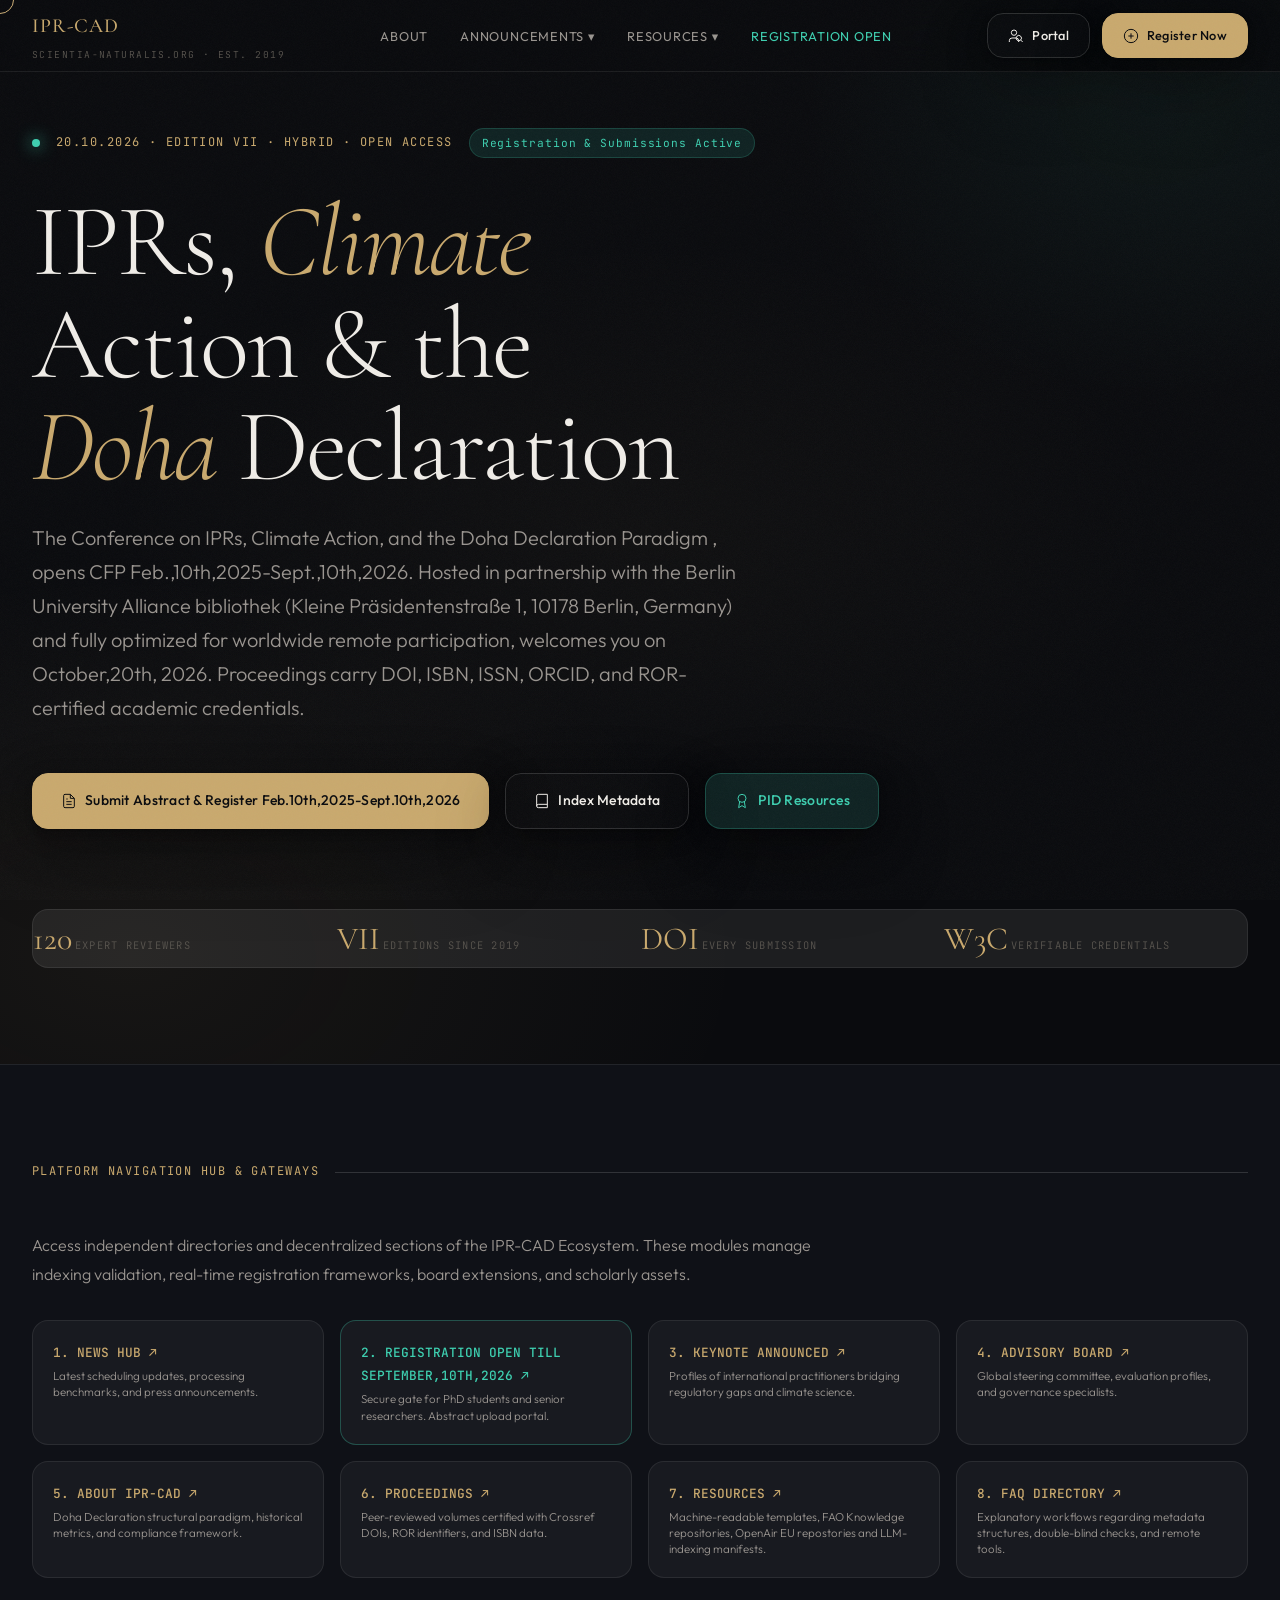
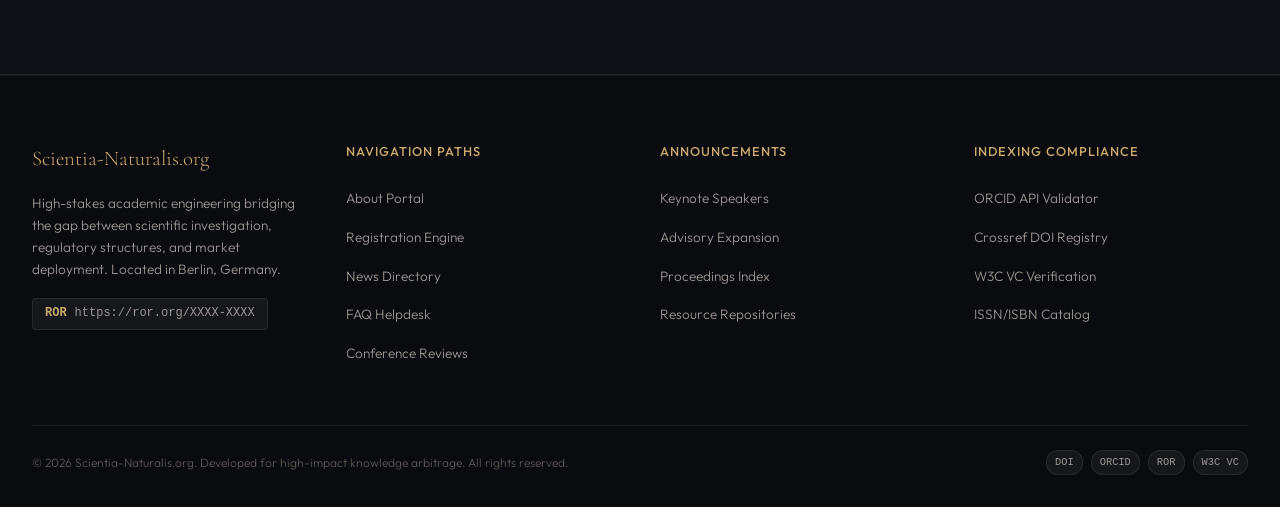
==== commit a2048841: "Fix date formatting in conference details" ====
--- a/index.html
+++ b/index.html
@@ -3,12 +3,12 @@
 <head>
 <meta charset="UTF-8">
 <meta name="viewport" content="width=device-width, initial-scale=1.0">
-<title>IPR-CAD — International Scientific Conference | IPRs, Climate Action & Doha Declaration</title>
+<title>IPR-CAD — IPRs, Climate Action & Doha Declaration</title>
 <meta name="description" content="IPR-CAD: International Scientific Conference on Intellectual Property Rights, Climate Action, and the Doha Declaration Paradigm. Hybrid, peer-reviewed, with DOI, ISBN, ISSN, ORCID, and ROR-certified proceedings. Open to PhD students, researchers, universities worldwide.">
 <meta name="keywords" content="international scientific conference, fully remote conference, DOI, ISBN, ISSN, ORCID, ROR, proceedings book, abstract book, IPR, climate action, Doha Declaration, academic conference, PhD conference, peer-reviewed, verifiable credentials, W3C, PID ecosystem, Zotero, Figshare, double blind review, continuing professional development, CPD, academic career, tenure, promotion, Scientia-Naturalis">
 <meta name="robots" content="index, follow">
 <meta property="og:title" content="IPR-CAD International Scientific Conference">
-<meta property="og:description" content="You are all welcome in Berlin University Alliance bibliothek, Kleine Präsidentenstraße 1,10178 Berlin, Germany or remote, DOI-certified, ORCID-verified academic conference on IPRs, Climate Action & Doha Declaration. ISBN/ISSN proceedings & abstracts book.">
+<meta property="og:description" content="October, 20th, 2026 at Berlin University Alliance bibliothek, Kleine Präsidentenstraße 1,10178 Berlin, Germany or remote, DOI-certified, ORCID-verified academic conference on IPRs, Climate Action & Doha Declaration. ISBN/ISSN proceedings & abstracts book.">
 <meta property="og:type" content="website">
 <link rel="canonical" href="https://ipr-cad.scientia-naturalis.org">
 
@@ -16,8 +16,8 @@
 {
   "@context": "https://schema.org",
   "@type": "Event",
-  "name": "IPR-CAD International Scientific Conference",
-  "description": "International Scientific Conference on IPRs, Climate Action, and the Doha Declaration Paradigm. You are all welcome in Berlin University Alliance bibliothek, Kleine Präsidentenstraße 1,10178 Berlin, Germany or remote! Accepted Presentations with ORCID, DOI, ISBN, ISSN, ROR credentials.",
+  "name": "IPR-CAD ISC",
+  "description": "IPRs, Climate Action, and the Doha Declaration Paradigm. You are all welcome on October, 20th, 2026, at Berlin University Alliance bibliothek, Kleine Präsidentenstraße 1,10178 Berlin, Germany or remote! Accepted Presentations with ORCID, DOI, ISBN, ISSN, ROR credentials.",
   "eventStatus": "https://schema.org/EventScheduled",
   "eventAttendanceMode": "https://schema.org/OnlineEventAttendanceMode",
   "organizer": {
@@ -72,22 +72,43 @@
     --shadow-full:   var(--shadow-a), var(--shadow-b), var(--shadow-c), var(--shadow-d), var(--shadow-e);
   }
 
-  /* ===== RESET & LAYOUT SYSTEMS ===== */
+  /* ===== RESET ===== */
   *, *::before, *::after { box-sizing: border-box; margin: 0; padding: 0; }
-  html { scroll-behavior: smooth; -webkit-text-size-adjust: 100%; }
+  html { scroll-behavior: smooth; }
   body {
     background: var(--col-bg);
     color: var(--col-text-1);
     font-family: var(--font-sans);
     font-weight: 300;
-    line-height: 1.6;
+    line-height: 1.8;
+    cursor: none;
     overflow-x: hidden;
   }
   a { color: inherit; text-decoration: none; }
-  img { display: block; max-width: 100%; height: auto; }
-
-  /* ===== MOBILE FIRST INTERACTIVE CURSOR BINDINGS ===== */
-  #cursor { display: none; } /* Default off to accommodate touch-targets natively */
+  img { display: block; max-width: 100%; }
+
+  /* ===== CUSTOM CURSOR ===== */
+  #cursor {
+    position: fixed;
+    width: 28px; height: 28px;
+    border: 1.5px solid var(--col-gold);
+    border-radius: 50%;
+    pointer-events: none;
+    z-index: 9999;
+    transform: translate(-50%, -50%);
+    transition: width var(--dur) var(--ease),
+                height var(--dur) var(--ease),
+                border-color var(--dur) var(--ease),
+                filter var(--dur) var(--ease),
+                opacity var(--dur) var(--ease);
+    mix-blend-mode: screen;
+  }
+  #cursor.hover {
+    width: 56px; height: 56px;
+    filter: blur(2px);
+    border-color: var(--col-teal);
+    opacity: 0.7;
+  }
 
   /* ===== NOISE GRAIN OVERLAY ===== */
   #grain {
@@ -108,23 +129,23 @@
     100% { background-position: 64px -32px; }
   }
 
-  /* ===== MOBILE TYPOGRAPHY & FLUID SCALING ===== */
+  /* ===== TYPOGRAPHY ===== */
   .display-xl {
     font-family: var(--font-serif);
-    font-size: clamp(2.4rem, 7vw, 6rem);
+    font-size: clamp(2.8rem, 7vw, 6rem);
     font-weight: 300;
     line-height: 1.1;
     letter-spacing: -0.02em;
   }
   .display-lg {
     font-family: var(--font-serif);
-    font-size: clamp(1.8rem, 4vw, 3.5rem);
+    font-size: clamp(2rem, 4vw, 3.5rem);
     font-weight: 300;
     line-height: 1.15;
   }
   .display-md {
     font-family: var(--font-serif);
-    font-size: clamp(1.3rem, 2.5vw, 2rem);
+    font-size: clamp(1.4rem, 2.5vw, 2rem);
     font-weight: 400;
     line-height: 1.3;
   }
@@ -138,23 +159,23 @@
   }
   .body-text {
     font-size: clamp(0.9rem, 1.5vw, 1rem);
-    line-height: 1.7;
+    line-height: 1.8;
     color: var(--col-text-2);
     font-weight: 300;
   }
 
-  /* ===== LAYOUT & CONTAINMENT ===== */
+  /* ===== LAYOUT ===== */
   .container {
     max-width: 1280px;
     margin: 0 auto;
-    padding: 0 20px;
-  }
-  section { padding: 48px 0; }
+    padding: 0 32px;
+  }
+  section { padding: 96px 0; }
   .section-label {
     display: flex;
     align-items: center;
     gap: 16px;
-    margin-bottom: 32px;
+    margin-bottom: 48px;
   }
   .section-label::after {
     content: '';
@@ -163,7 +184,7 @@
     background: var(--col-border-md);
   }
 
-  /* ===== GLASS CARD LAYERS ===== */
+  /* ===== GLASS CARD ===== */
   .glass-card {
     background: var(--col-glass);
     border: 0.5px solid var(--col-border);
@@ -175,14 +196,19 @@
                 box-shadow var(--dur) var(--ease);
     box-shadow: var(--shadow-full);
   }
-
-  /* ===== ACTIONS AND TOUCH TARGETS (Min 48px height on Mobile) ===== */
+  .glass-card:hover {
+    background: var(--col-glass-hov);
+    border-color: var(--col-border-md);
+    transform: translateY(-4px);
+    box-shadow: var(--shadow-b), var(--shadow-c), var(--shadow-d), var(--shadow-e), 0 48px 96px rgba(0,0,0,0.28);
+  }
+
+  /* ===== BUTTONS ===== */
   .btn {
     display: inline-flex;
     align-items: center;
-    justify-content: center;
     gap: 8px;
-    padding: 14px 24px;
+    padding: 14px 28px;
     border-radius: var(--radius-md);
     font-family: var(--font-sans);
     font-size: 0.875rem;
@@ -190,26 +216,88 @@
     letter-spacing: 0.02em;
     transition: all var(--dur) var(--ease);
     box-shadow: var(--shadow-full);
-    width: 100%;
-    min-height: 48px;
-  }
-  .btn-primary { background: var(--col-gold); color: #0a0b0e; border: 0.5px solid var(--col-gold); }
-  .btn-ghost { background: transparent; color: var(--col-text-1); border: 0.5px solid var(--col-border-md); }
-  .btn-teal { background: var(--col-teal-dim); color: var(--col-teal); border: 0.5px solid rgba(62,207,176,0.25); }
-
-  /* ===== DROPDOWNS & NAVIGATION SYSTEM ===== */
+    cursor: none;
+  }
+  .btn-primary {
+    background: var(--col-gold);
+    color: #0a0b0e;
+    border: 0.5px solid var(--col-gold);
+  }
+  .btn-primary:hover {
+    background: #d4b47e;
+    transform: translateY(-2px);
+    box-shadow: var(--shadow-c), var(--shadow-d), 0 0 32px rgba(201,169,110,0.25);
+  }
+  .btn-ghost {
+    background: transparent;
+    color: var(--col-text-1);
+    border: 0.5px solid var(--col-border-md);
+  }
+  .btn-ghost:hover {
+    background: var(--col-glass-hov);
+    border-color: var(--col-gold);
+    color: var(--col-gold);
+    transform: translateY(-2px);
+  }
+  .btn-teal {
+    background: var(--col-teal-dim);
+    color: var(--col-teal);
+    border: 0.5px solid rgba(62,207,176,0.25);
+  }
+  .btn-teal:hover {
+    background: rgba(62,207,176,0.2);
+    transform: translateY(-2px);
+    box-shadow: 0 0 24px rgba(62,207,176,0.15);
+  }
+
+  /* ===== DROPDOWN STYLING ===== */
   .nav-links li { position: relative; }
   .dropdown-menu {
-    display: none; /* Managed by standard horizontal layouts at tablet/laptop stages */
-  }
-
-  /* ===== CLUSTER MATRIX HUGS (Responsive Variable Grids) ===== */
+    position: absolute;
+    top: 100%; left: 50%;
+    transform: translateX(-50%) translateY(10px);
+    background: rgba(15, 17, 23, 0.95);
+    border: 0.5px solid var(--col-border-md);
+    border-radius: var(--radius-sm);
+    padding: 12px 0;
+    min-width: 220px;
+    list-style: none;
+    opacity: 0;
+    visibility: hidden;
+    transition: all 0.3s var(--ease);
+    box-shadow: var(--shadow-full);
+  }
+  .nav-links li:hover .dropdown-menu {
+    opacity: 1;
+    visibility: visible;
+    transform: translateX(-50%) translateY(0);
+  }
+  .dropdown-menu a {
+    display: block;
+    padding: 8px 20px;
+    font-size: 0.75rem !important;
+    text-align: left;
+    white-space: nowrap;
+  }
+  .dropdown-menu a:hover {
+    background: var(--col-glass-hov);
+    color: var(--col-gold) !important;
+  }
+
+  /* ===== QUICK NAVIGATION HUD ===== */
   .path-matrix {
     display: grid;
-    grid-template-columns: 1fr;
+    grid-template-columns: 1fr; /* Mobile-first base stack */
     gap: 12px;
     margin-top: 32px;
   }
+  @media (min-width: 576px) {
+    .path-matrix { grid-template-columns: repeat(2, 1fr); gap: 16px; }
+  }
+  @media (min-width: 992px) {
+    .path-matrix { grid-template-columns: repeat(4, 1fr); }
+  }
+
   .path-btn {
     display: flex;
     flex-direction: column;
@@ -220,9 +308,10 @@
     border-radius: var(--radius-md);
     transition: all var(--dur) var(--ease);
   }
-  .path-btn:active {
+  .path-btn:hover {
     border-color: var(--col-gold);
     background: var(--col-gold-glow);
+    transform: translateY(-2px);
   }
   .path-btn-title {
     font-family: var(--font-mono);
@@ -238,7 +327,7 @@
     line-height: 1.4;
   }
 
-  /* ===== BADGES ===== */
+  /* ===== BADGE / PILL ===== */
   .badge {
     display: inline-flex;
     align-items: center;
@@ -255,92 +344,91 @@
   .badge-red  { background: rgba(224,86,86,0.12); color: var(--col-red); border: 0.5px solid rgba(224,86,86,0.2); }
   .badge-dim  { background: rgba(255,255,255,0.05); color: var(--col-text-2); border: 0.5px solid var(--col-border); }
 
-  /* ===== STAGGER ANIMATIONS SYSTEM ===== */
+  /* ===== STAGGER ANIMATIONS ===== */
   .stagger-in {
     opacity: 0;
-    transform: translateY(16px);
+    transform: translateY(20px);
     transition: opacity var(--dur) var(--ease), transform var(--dur) var(--ease);
   }
   .stagger-in.visible { opacity: 1; transform: translateY(0); }
 
-  /* ===== MOBILE MAIN NAVIGATION HEADER ===== */
+  /* ===== NAV ===== */
   nav {
     position: fixed;
     top: 0; left: 0; right: 0;
     z-index: 500;
-    padding: 0 16px;
+    padding: 0 32px;
     display: flex;
     align-items: center;
     justify-content: space-between;
-    height: 64px;
-    background: rgba(10,11,14,0.92);
+    height: 72px;
+    background: rgba(10,11,14,0.85);
     backdrop-filter: blur(20px) saturate(180%);
     border-bottom: 0.5px solid var(--col-border);
   }
-  .nav-logo { display: flex; flex-direction: column; gap: 2px; }
-  .nav-logo-title { font-family: var(--font-serif); font-size: 1.25rem; font-weight: 500; letter-spacing: 0.05em; color: var(--col-gold); }
-  .nav-logo-sub { font-family: var(--font-mono); font-size: 0.6rem; letter-spacing: 0.15em; color: var(--col-text-3); text-transform: uppercase; }
-  
-  /* Modern Responsive Drawer for Handheld Viewports */
-  .nav-links {
-    position: fixed;
-    top: 0; right: -100%;
-    width: 80%; max-width: 320px; height: 100vh;
-    background: var(--col-surface);
-    border-left: 0.5px solid var(--col-border);
-    padding: 96px 24px 32px;
+  .nav-logo {
     display: flex;
     flex-direction: column;
-    gap: 24px;
+    gap: 2px;
+  }
+  .nav-logo-title {
+    font-family: var(--font-serif);
+    font-size: 1.25rem;
+    font-weight: 500;
+    letter-spacing: 0.05em;
+    color: var(--col-gold);
+  }
+  .nav-logo-sub {
+    font-family: var(--font-mono);
+    font-size: 0.6rem;
+    letter-spacing: 0.15em;
+    color: var(--col-text-3);
+    text-transform: uppercase;
+  }
+  .nav-links {
+    display: flex;
+    align-items: center;
+    gap: 32px;
     list-style: none;
-    transition: right 0.4s var(--ease);
-    overflow-y: auto;
-  }
-  .nav-links.active { right: 0; }
-  .nav-links a { font-size: 0.9rem; font-weight: 400; letter-spacing: 0.06em; color: var(--col-text-2); text-transform: uppercase; }
+  }
+  .nav-links a {
+    font-size: 0.8rem;
+    font-weight: 400;
+    letter-spacing: 0.06em;
+    color: var(--col-text-2);
+    text-transform: uppercase;
+    transition: color var(--dur) var(--ease);
+  }
   .nav-links a:hover { color: var(--col-gold); }
-  
-  /* Mobile contextual toggle controls */
-  .menu-toggle {
-    display: flex;
-    flex-direction: column;
-    justify-content: space-between;
-    width: 24px; height: 18px;
-    background: transparent;
-    border: none;
-    cursor: pointer;
-    z-index: 600;
-  }
-  .menu-toggle span { width: 100%; height: 2px; background-color: var(--col-text-1); transition: all 0.3s ease; }
-  .nav-cta { display: none; }
-
-  /* ===== HERO CONTAINER SYSTEM ===== */
+  .nav-cta { display: flex; gap: 12px; }
+
+  /* ===== HERO ===== */
   #hero {
     min-height: 100vh;
     display: flex;
     flex-direction: column;
-    justify-content: center;
-    padding: 88px 16px 48px;
+    justify-content: flex-end;
+    padding: 128px 32px 96px;
     position: relative;
     overflow: hidden;
+    max-width: 1280px;
     margin: 0 auto;
   }
   .hero-bg {
     position: absolute;
     inset: 0;
     background:
-      radial-gradient(ellipse 80% 60% at 50% 80%, rgba(201,169,110,0.06) 0%, transparent 60%),
-      radial-gradient(ellipse 50% 50% at 90% 10%, rgba(62,207,176,0.04) 0%, transparent 55%);
+      radial-gradient(ellipse 80% 60% at 10% 90%, rgba(201,169,110,0.07) 0%, transparent 60%),
+      radial-gradient(ellipse 50% 50% at 90% 10%, rgba(62,207,176,0.05) 0%, transparent 55%),
+      radial-gradient(ellipse 60% 40% at 50% 50%, rgba(201,169,110,0.03) 0%, transparent 70%);
     pointer-events: none;
   }
   .hero-eyebrow {
     display: flex;
-    flex-direction: column;
-    align-items: flex-start;
-    gap: 12px;
-    margin-bottom: 24px;
-  }
-  .hero-dot-wrapper { display: flex; align-items: center; gap: 8px; }
+    align-items: center;
+    gap: 16px;
+    margin-bottom: 32px;
+  }
   .hero-dot {
     width: 8px; height: 8px;
     border-radius: 50%;
@@ -354,26 +442,26 @@
   }
   .hero-title {
     font-family: var(--font-serif);
-    font-size: clamp(2.2rem, 8vw, 6.5rem);
+    font-size: clamp(3rem, 8vw, 7rem);
     font-weight: 300;
-    line-height: 1.05;
+    line-height: 1.0;
     letter-spacing: -0.02em;
-    margin-bottom: 20px;
+    margin-bottom: 24px;
   }
   .hero-title em { font-style: italic; color: var(--col-gold); }
   .hero-subtitle {
-    font-size: 0.95rem;
+    font-size: clamp(1rem, 2vw, 1.25rem);
     color: var(--col-text-2);
     font-weight: 300;
     max-width: 720px;
-    line-height: 1.6;
-    margin-bottom: 32px;
-  }
-  .hero-actions { display: flex; flex-direction: column; gap: 12px; }
+    line-height: 1.7;
+    margin-bottom: 48px;
+  }
+  .hero-actions { display: flex; gap: 16px; flex-wrap: wrap; }
   
   .hero-stats {
     display: grid;
-    grid-template-columns: repeat(2, 1fr);
+    grid-template-columns: repeat(2, 1fr); /* 2x2 mobile default */
     gap: 1px;
     border: 0.5px solid var(--col-border);
     border-radius: var(--radius-md);
@@ -381,16 +469,13 @@
     margin-top: 48px;
     background: var(--col-border);
   }
-  .hero-stat {
-    background: var(--col-surface);
-    padding: 16px;
-    display: flex;
-    flex-direction: column;
-    gap: 4px;
-  }
+  @media (min-width: 768px) {
+    .hero-stats { grid-template-columns: repeat(4, 1fr); margin-top: 80px; }
+  }
+
   .hero-stat-val {
     font-family: var(--font-serif);
-    font-size: 1.4rem;
+    font-size: clamp(1.4rem, 3vw, 2rem);
     font-weight: 400;
     color: var(--col-gold);
   }
@@ -402,74 +487,28 @@
     color: var(--col-text-3);
   }
 
-  /* ===== STEP LIFT Breakpoints (576px - Tabletons) ===== */
-  @media (min-width: 576px) {
-    .container { padding: 0 24px; }
-    .hero-actions { flex-direction: row; flex-wrap: wrap; }
-    .hero-actions .btn { width: auto; flex: 1; }
-    .path-matrix { grid-template-columns: repeat(2, 1fr); gap: 16px; }
-  }
-
-  /* ===== MID RANGE LIFT Breakpoints (768px - Large Tablets) ===== */
-  @media (min-width: 768px) {
-    section { padding: 64px 0; }
-    .hero-actions .btn { flex: initial; width: max-content; }
-    .hero-stats { grid-template-columns: repeat(4, 1fr); }
+  /* ===== RESPONSIVE DIAGRAMS ===== */
+  @media (max-width: 1024px) {
     .path-matrix { grid-template-columns: repeat(2, 1fr); }
-  }
-
-  /* ===== HIGH DENSITY BREAKPOINTS (992px+ - Laptops/Desktops) ===== */
-  @media (min-width: 992px) {
-    body { cursor: none; }
-    #cursor {
-      display: block;
-      position: fixed;
-      width: 28px; height: 28px;
-      border: 1.5px solid var(--col-gold);
-      border-radius: 50%;
-      pointer-events: none;
-      z-index: 9999;
-      transform: translate(-50%, -50%);
-      transition: width var(--dur) var(--ease), height var(--dur) var(--ease), border-color var(--dur) var(--ease), filter var(--dur) var(--ease), opacity var(--dur) var(--ease);
-      mix-blend-mode: screen;
-    }
-    #cursor.hover { width: 56px; height: 56px; filter: blur(2px); border-color: var(--col-teal); opacity: 0.7; }
-    
-    nav { padding: 0 32px; height: 72px; }
-    .menu-toggle { display: none; }
-    
-    .nav-links {
-      position: static; width: auto; height: auto; background: transparent; border: none; padding: 0; flex-direction: row; gap: 32px; overflow-y: visible;
-    }
-    .dropdown-menu {
-      position: absolute; top: 100%; left: 50%; transform: translateX(-50%) translateY(10px); background: rgba(15, 17, 23, 0.95); border: 0.5px solid var(--col-border-md); border-radius: var(--radius-sm); padding: 12px 0; min-width: 220px; list-style: none; opacity: 0; visibility: hidden; transition: all 0.3s var(--ease); box-shadow: var(--shadow-full); display: block;
-    }
-    .nav-links li:hover .dropdown-menu { opacity: 1; visibility: visible; transform: translateX(-50%) translateY(0); }
-    .dropdown-menu a { display: block; padding: 8px 20px; font-size: 0.75rem !important; text-align: left; white-space: nowrap; }
-    .dropdown-menu a:hover { background: var(--col-glass-hov); color: var(--col-gold) !important; }
-
-    .nav-cta { display: flex; gap: 12px; }
-    .nav-cta .btn { width: auto; min-height: 40px; padding: 10px 20px; font-size: 0.8rem; }
-    
-    #hero { padding: 128px 32px 96px; justify-content: flex-end; }
-    .hero-eyebrow { flex-direction: row; align-items: center; }
-    .hero-title { font-size: 7rem; line-height: 1.0; }
-    .hero-subtitle { font-size: 1.25rem; margin-bottom: 48px; }
-    .hero-stats { margin-top: 80px; }
-    .hero-stat { padding: 24px; }
-    .hero-stat-val { font-size: 2rem; }
-
-    .glass-card:hover { background: var(--col-glass-hov); border-color: var(--col-border-md); transform: translateY(-4px); box-shadow: var(--shadow-b), var(--shadow-c), var(--shadow-d), var(--shadow-e), 0 48px 96px rgba(0,0,0,0.28); }
-    .btn-primary:hover { background: #d4b47e; transform: translateY(-2px); box-shadow: var(--shadow-c), var(--shadow-d), 0 0 32px rgba(201,169,110,0.25); }
-    .btn-ghost:hover { background: var(--col-glass-hov); border-color: var(--col-gold); color: var(--col-gold); transform: translateY(-2px); }
-    .btn-teal:hover { background: rgba(62,207,176,0.2); transform: translateY(-2px); box-shadow: 0 0 24px rgba(62,207,176,0.15); }
-    
-    .path-matrix { grid-template-columns: repeat(4, 1fr); gap: 16px; }
-    .path-btn:hover { border-color: var(--col-gold); background: var(--col-gold-glow); transform: translateY(-2px); }
-  }
-
-  /* SVG icon configurations */
-  .icon { display: inline-flex; align-items: center; justify-content: center; width: 16px; height: 16px; flex-shrink: 0; }
+    .hero-stats { grid-template-columns: repeat(2, 1fr); }
+  }
+  @media (max-width: 768px) {
+    nav { padding: 0 16px; }
+    .nav-links { display: none; }
+    .path-matrix { grid-template-columns: 1fr; }
+    body { cursor: auto; }
+    #cursor { display: none; }
+  }
+
+  /* SVG icon helper */
+  .icon {
+    display: inline-flex;
+    align-items: center;
+    justify-content: center;
+    width: 16px;
+    height: 16px;
+    flex-shrink: 0;
+  }
 </style>
 </head>
 <body>
@@ -482,14 +521,7 @@
     <span class="nav-logo-title">IPR-CAD</span>
     <span class="nav-logo-sub">Scientia-Naturalis.org · Est. 2019</span>
   </div>
-  
-  <button class="menu-toggle" id="menuToggle" aria-label="Toggle navigation drawer">
-    <span></span>
-    <span></span>
-    <span></span>
-  </button>
-
-  <ul class="nav-links" id="navLinks">
+  <ul class="nav-links">
     <li><a href="about.html">About</a></li>
     <li>
       <a href="#">Announcements ▾</a>
@@ -506,16 +538,16 @@
         <li><a href="conference-resources.html">Academic Resources</a></li>
         <li><a href="conference-reviews.html">Conference Reviews</a></li>
         <li><a href="faq.html">FAQ Cluster</a></li>
+        
       </ul>
     </li>
     <li><a href="registration-open.html" style="color: var(--col-teal);">Registration Open</a></li>
   </ul>
-
   <div class="nav-cta">
-    <a href="registration-open.html" class="btn btn-ghost">
+    <a href="registration-open.html" class="btn btn-ghost" style="padding: 10px 20px; font-size: 0.8rem;">
       <svg class="icon" viewBox="0 0 24 24" fill="none" stroke="currentColor" stroke-width="1.5"><path d="M16 21v-2a4 4 0 0 0-4-4H6a4 4 0 0 0-4 4v2"/><circle cx="9" cy="7" r="4"/><path d="m22 21-3-3m0 0a4 4 0 1 0-5.657-5.657A4 4 0 0 0 19 18z"/></svg> Portal
     </a>
-    <a href="registration-open.html" class="btn btn-primary">
+    <a href="registration-open.html" class="btn btn-primary" style="padding: 10px 20px; font-size: 0.8rem;">
       <svg class="icon" viewBox="0 0 24 24" fill="none" stroke="currentColor" stroke-width="1.5"><circle cx="12" cy="12" r="10"/><path d="M12 8v8M8 12h8"/></svg> Register Now
     </a>
   </div>
@@ -525,21 +557,19 @@
   <div id="hero">
     <div class="hero-bg"></div>
     <div class="hero-eyebrow stagger-in">
-      <div class="hero-dot-wrapper">
-        <div class="hero-dot"></div>
-        <span class="label-mono">2026 · Edition VII · Hybrid · Open Access</span>
-      </div>
-      <div class="badge badge-teal">Registration &amp; Submissions Active</div>
+      <div class="hero-dot"></div>
+      <span class="label-mono">20.10.2026 · Edition VII · Hybrid · Open Access</span>
+      <div class="badge badge-teal">Registration & Submissions Active</div>
     </div>
     <h1 class="hero-title stagger-in" style="transition-delay: 100ms;">
       IPRs, <em>Climate</em><br> Action &amp; the<br> <em>Doha</em> Declaration
     </h1>
     <p class="hero-subtitle stagger-in" style="transition-delay: 200ms;">
-      The International Scientific Conference on Intellectual Property Rights, Climate Action, and the Doha Declaration Paradigm. Hosted in partnership with the Berlin University Alliance bibliothek (Kleine Präsidentenstraße 1, 10178 Berlin, Germany) and fully optimized for worldwide remote participation. Proceedings carry DOI, ISBN, ISSN, ORCID, and ROR-certified academic credentials.
+      The Conference on IPRs, Climate Action, and the Doha Declaration Paradigm , opens CFP Feb.,10th,2025-Sept.,10th,2026. Hosted in partnership with the Berlin University Alliance bibliothek (Kleine Präsidentenstraße 1, 10178 Berlin, Germany) and fully optimized for worldwide remote participation, welcomes you on October,20th, 2026. Proceedings carry DOI, ISBN, ISSN, ORCID, and ROR-certified academic credentials.
     </p>
     <div class="hero-actions stagger-in" style="transition-delay: 300ms;">
       <a href="registration-open.html" class="btn btn-primary">
-        <svg class="icon" viewBox="0 0 24 24" fill="none" stroke="currentColor" stroke-width="1.5"><path d="M14 2H6a2 2 0 0 0-2 2v16a2 2 0 0 0 2 2h12a2 2 0 0 0 2-2V8z"/><polyline points="14 2 14 8 20 8"/><line x1="16" y1="13" x2="8" y2="13"/><line x1="16" y1="17" x2="8" y2="17"/><polyline points="10 9 9 9 8 9"/></svg> Submit Abstract &amp; Register
+        <svg class="icon" viewBox="0 0 24 24" fill="none" stroke="currentColor" stroke-width="1.5"><path d="M14 2H6a2 2 0 0 0-2 2v16a2 2 0 0 0 2 2h12a2 2 0 0 0 2-2V8z"/><polyline points="14 2 14 8 20 8"/><line x1="16" y1="13" x2="8" y2="13"/><line x1="16" y1="17" x2="8" y2="17"/><polyline points="10 9 9 9 8 9"/></svg> Submit Abstract &amp; Register Feb.10th,2025-Sept.10th,2026
       </a>
       <a href="conference-proceedings.html" class="btn btn-ghost">
         <svg class="icon" viewBox="0 0 24 24" fill="none" stroke="currentColor" stroke-width="1.5"><path d="M4 19.5A2.5 2.5 0 0 1 6.5 17H20"/><path d="M6.5 2H20v20H6.5A2.5 2.5 0 0 1 4 19.5v-15A2.5 2.5 0 0 1 6.5 2z"/></svg> Index Metadata
@@ -586,7 +616,7 @@
       </a>
       
       <a href="registration-open.html" class="path-btn" style="border-color: rgba(62,207,176,0.3);">
-        <span class="path-btn-title" style="color: var(--col-teal);">2. Registration Open ↗</span>
+        <span class="path-btn-title" style="color: var(--col-teal);">2. Registration Open till September,10th,2026 ↗</span>
         <span class="path-btn-desc">Secure gate for PhD students and senior researchers. Abstract upload portal.</span>
       </a>
       
@@ -612,7 +642,7 @@
       
       <a href="conference-resources.html" class="path-btn">
         <span class="path-btn-title">7. Resources ↗</span>
-        <span class="path-btn-desc">Machine-readable templates, FAO Knowledge repositories, OpenAir EU repositories and LLM-indexing manifests.</span>
+        <span class="path-btn-desc">Machine-readable templates, FAO Knowledge repositories, OpenAir EU repostories and LLM-indexing manifests.</span>
       </a>
       
       <a href="faq.html" class="path-btn">
@@ -623,10 +653,13 @@
   </div>
 </section>
 
-<footer style="background: #0a0b0e; border-top: 0.5px solid rgba(255, 255, 255, 0.08); padding: 48px 20px 32px; font-family: 'Outfit', sans-serif;">
+<!-- ===== FOOTER ===== -->
+<footer style="background: #0a0b0e; border-top: 0.5px solid rgba(255, 255, 255, 0.08); padding: 64px 32px 32px; font-family: 'Outfit', sans-serif;">
   
+  <!-- Grid Wrapper -->
   <div style="display: grid; grid-template-columns: repeat(auto-fit, minmax(220px, 1fr)); gap: 40px; max-width: 1280px; margin: 0 auto 48px;">
     
+    <!-- Column 1 -->
     <div>
       <div style="font-family: 'Cormorant Garamond', Georgia, serif; font-size: 1.3rem; color: #c9a96e; margin-bottom: 16px;">Scientia-Naturalis.org</div>
       <p style="font-size: 0.85rem; color: #9a9590; line-height: 1.6; margin-bottom: 16px;">
@@ -637,27 +670,30 @@
       </div>
     </div>
 
+    <!-- Column 2 -->
     <div>
       <div style="font-size: 0.8rem; font-weight: 500; text-transform: uppercase; color: #c9a96e; margin-bottom: 20px; letter-spacing: 0.08em;">Navigation Paths</div>
       <ul style="list-style: none; padding: 0; margin: 0;">
-        <li style="margin-bottom: 10px;"><a href="about.html" style="font-size: 0.85rem; color: #9a9590; text-decoration: none;">About Portal</a></li>
-        <li style="margin-bottom: 10px;"><a href="registration-open.html" style="font-size: 0.85rem; color: #9a9590; text-decoration: none;">Registration Engine</a></li>
-        <li style="margin-bottom: 10px;"><a href="news.html" style="font-size: 0.85rem; color: #9a9590; text-decoration: none;">News Directory</a></li>
-        <li style="margin-bottom: 10px;"><a href="faq.html" style="font-size: 0.85rem; color: #9a9590; text-decoration: none;">FAQ Helpdesk</a></li>
-        <li style="margin-bottom: 10px;"><a href="faq.html" style="font-size: 0.85rem; color: #9a9590; text-decoration: none;">Conference Reviews</a></li>
+        <li style="margin-bottom: 10px;"><a href="about.html" style="font-size: 0.85rem; color: #9a9590; text-decoration: none; transition: color 0.2s;">About Portal</a></li>
+        <li style="margin-bottom: 10px;"><a href="registration-open.html" style="font-size: 0.85rem; color: #9a9590; text-decoration: none; transition: color 0.2s;">Registration Engine</a></li>
+        <li style="margin-bottom: 10px;"><a href="news.html" style="font-size: 0.85rem; color: #9a9590; text-decoration: none; transition: color 0.2s;">News Directory</a></li>
+        <li style="margin-bottom: 10px;"><a href="faq.html" style="font-size: 0.85rem; color: #9a9590; text-decoration: none; transition: color 0.2s;">FAQ Helpdesk</a></li>
+        <li style="margin-bottom: 10px;"><a href="faq.html" style="font-size: 0.85rem; color: #9a9590; text-decoration: none; transition: color 0.2s;">Conference Reviews</a></li>
       </ul>
     </div>
 
+    <!-- Column 3 -->
     <div>
       <div style="font-size: 0.8rem; font-weight: 500; text-transform: uppercase; color: #c9a96e; margin-bottom: 20px; letter-spacing: 0.08em;">Announcements</div>
       <ul style="list-style: none; padding: 0; margin: 0;">
-        <li style="margin-bottom: 10px;"><a href="keynote-announced.html" style="font-size: 0.85rem; color: #9a9590; text-decoration: none;">Keynote Speakers</a></li>
-        <li style="margin-bottom: 10px;"><a href="advisory-board-expanded.html" style="font-size: 0.85rem; color: #9a9590; text-decoration: none;">Advisory Expansion</a></li>
-        <li style="margin-bottom: 10px;"><a href="conference-proceedings.html" style="font-size: 0.85rem; color: #9a9590; text-decoration: none;">Proceedings Index</a></li>
-        <li style="margin-bottom: 10px;"><a href="conference-resources.html" style="font-size: 0.85rem; color: #9a9590; text-decoration: none;">Resource Repositories</a></li>
+        <li style="margin-bottom: 10px;"><a href="keynote-announced.html" style="font-size: 0.85rem; color: #9a9590; text-decoration: none; transition: color 0.2s;">Keynote Speakers</a></li>
+        <li style="margin-bottom: 10px;"><a href="advisory-board-expanded.html" style="font-size: 0.85rem; color: #9a9590; text-decoration: none; transition: color 0.2s;">Advisory Expansion</a></li>
+        <li style="margin-bottom: 10px;"><a href="conference-proceedings.html" style="font-size: 0.85rem; color: #9a9590; text-decoration: none; transition: color 0.2s;">Proceedings Index</a></li>
+        <li style="margin-bottom: 10px;"><a href="conference-resources.html" style="font-size: 0.85rem; color: #9a9590; text-decoration: none; transition: color 0.2s;">Resource Repositories</a></li>
       </ul>
     </div>
 
+    <!-- Column 4 -->
     <div>
       <div style="font-size: 0.8rem; font-weight: 500; text-transform: uppercase; color: #c9a96e; margin-bottom: 20px; letter-spacing: 0.08em;">Indexing Compliance</div>
       <ul style="list-style: none; padding: 0; margin: 0;">
@@ -670,6 +706,7 @@
 
   </div>
 
+  <!-- Bottom Bar -->
   <div style="border-top: 0.5px solid rgba(255, 255, 255, 0.08); padding-top: 24px; max-width: 1280px; margin: 0 auto; display: flex; justify-content: space-between; align-items: center; flex-wrap: wrap; gap: 16px;">
     <span style="font-size: 0.75rem; color: #5a5650;">© 2026 Scientia-Naturalis.org. Developed for high-impact knowledge arbitrage. All rights reserved.</span>
     <div style="display: flex; gap: 8px;">
@@ -681,49 +718,19 @@
   </div>
 
 </footer>
-
 <script>
-// ===== INTERACTIVE DRAWER CONTROLLER =====
-const menuToggle = document.getElementById('menuToggle');
-const navLinks = document.getElementById('navLinks');
-
-menuToggle.addEventListener('click', () => {
-  navLinks.classList.toggle('active');
-  const spans = menuToggle.querySelectorAll('span');
-  if (navLinks.classList.contains('active')) {
-    spans[0].style.transform = 'rotate(45deg) translate(5px, 5px)';
-    spans[1].style.opacity = '0';
-    spans[2].style.transform = 'rotate(-45deg) translate(6px, -6px)';
-  } else {
-    spans[0].style.transform = 'none';
-    spans[1].style.opacity = '1';
-    spans[2].style.transform = 'none';
-  }
+// ===== CURSOR =====
+const cursor = document.getElementById('cursor');
+document.addEventListener('mousemove', e => {
+  cursor.style.left = e.clientX + 'px';
+  cursor.style.top = e.clientY + 'px';
 });
-
-// Close drawer if user executes links
-document.querySelectorAll('.nav-links a').forEach(link => {
-  link.addEventListener('click', () => {
-    navLinks.classList.remove('active');
-    menuToggle.querySelectorAll('span').forEach(s => s.style.transform = 'none');
-    menuToggle.querySelectorAll('span')[1].style.opacity = '1';
-  });
+document.querySelectorAll('a, button, input, select, textarea, .path-btn').forEach(el => {
+  el.addEventListener('mouseenter', () => cursor.classList.add('hover'));
+  el.addEventListener('mouseleave', () => cursor.classList.remove('hover'));
 });
 
-// ===== CURSOR LOGIC FOR STANDARD DESKTOP ENGINES =====
-const cursor = document.getElementById('cursor');
-if (window.matchMedia('(min-width: 992px)').matches) {
-  document.addEventListener('mousemove', e => {
-    cursor.style.left = e.clientX + 'px';
-    cursor.style.top = e.clientY + 'px';
-  });
-  document.querySelectorAll('a, button, input, select, textarea, .path-btn').forEach(el => {
-    el.addEventListener('mouseenter', () => cursor.classList.add('hover'));
-    el.addEventListener('mouseleave', () => cursor.classList.remove('hover'));
-  });
-}
-
-// ===== STAGGER ANIMATION METRICS =====
+// ===== STAGGER ANIMATION =====
 const observer = new IntersectionObserver((entries) => {
   entries.forEach(entry => {
     if (entry.isIntersecting) {
@@ -731,28 +738,26 @@
       observer.unobserve(entry.target);
     }
   });
-}, { threshold: 0.05 });
-
-document.querySelectorAll('.stagger-in').forEach((el) => {
+}, { threshold: 0.1 });
+
+document.querySelectorAll('.stagger-in').forEach((el, i) => {
   observer.observe(el);
 });
 
-// Primary load trigger sequence
+// Trigger hero elements on load
 setTimeout(() => {
   document.querySelectorAll('#hero .stagger-in').forEach(el => {
     el.classList.add('visible');
   });
 }, 100);
 
-// ===== NAV SCROLL COMPLIANCE BINDINGS =====
+// ===== NAV SCROLL STYLE =====
 window.addEventListener('scroll', () => {
   const nav = document.querySelector('nav');
   if (window.scrollY > 40) {
     nav.style.borderBottomColor = 'rgba(255,255,255,0.12)';
-    nav.style.background = 'rgba(10,11,14,0.96)';
   } else {
     nav.style.borderBottomColor = 'rgba(255,255,255,0.08)';
-    nav.style.background = 'rgba(10,11,14,0.92)';
   }
 });
 </script>
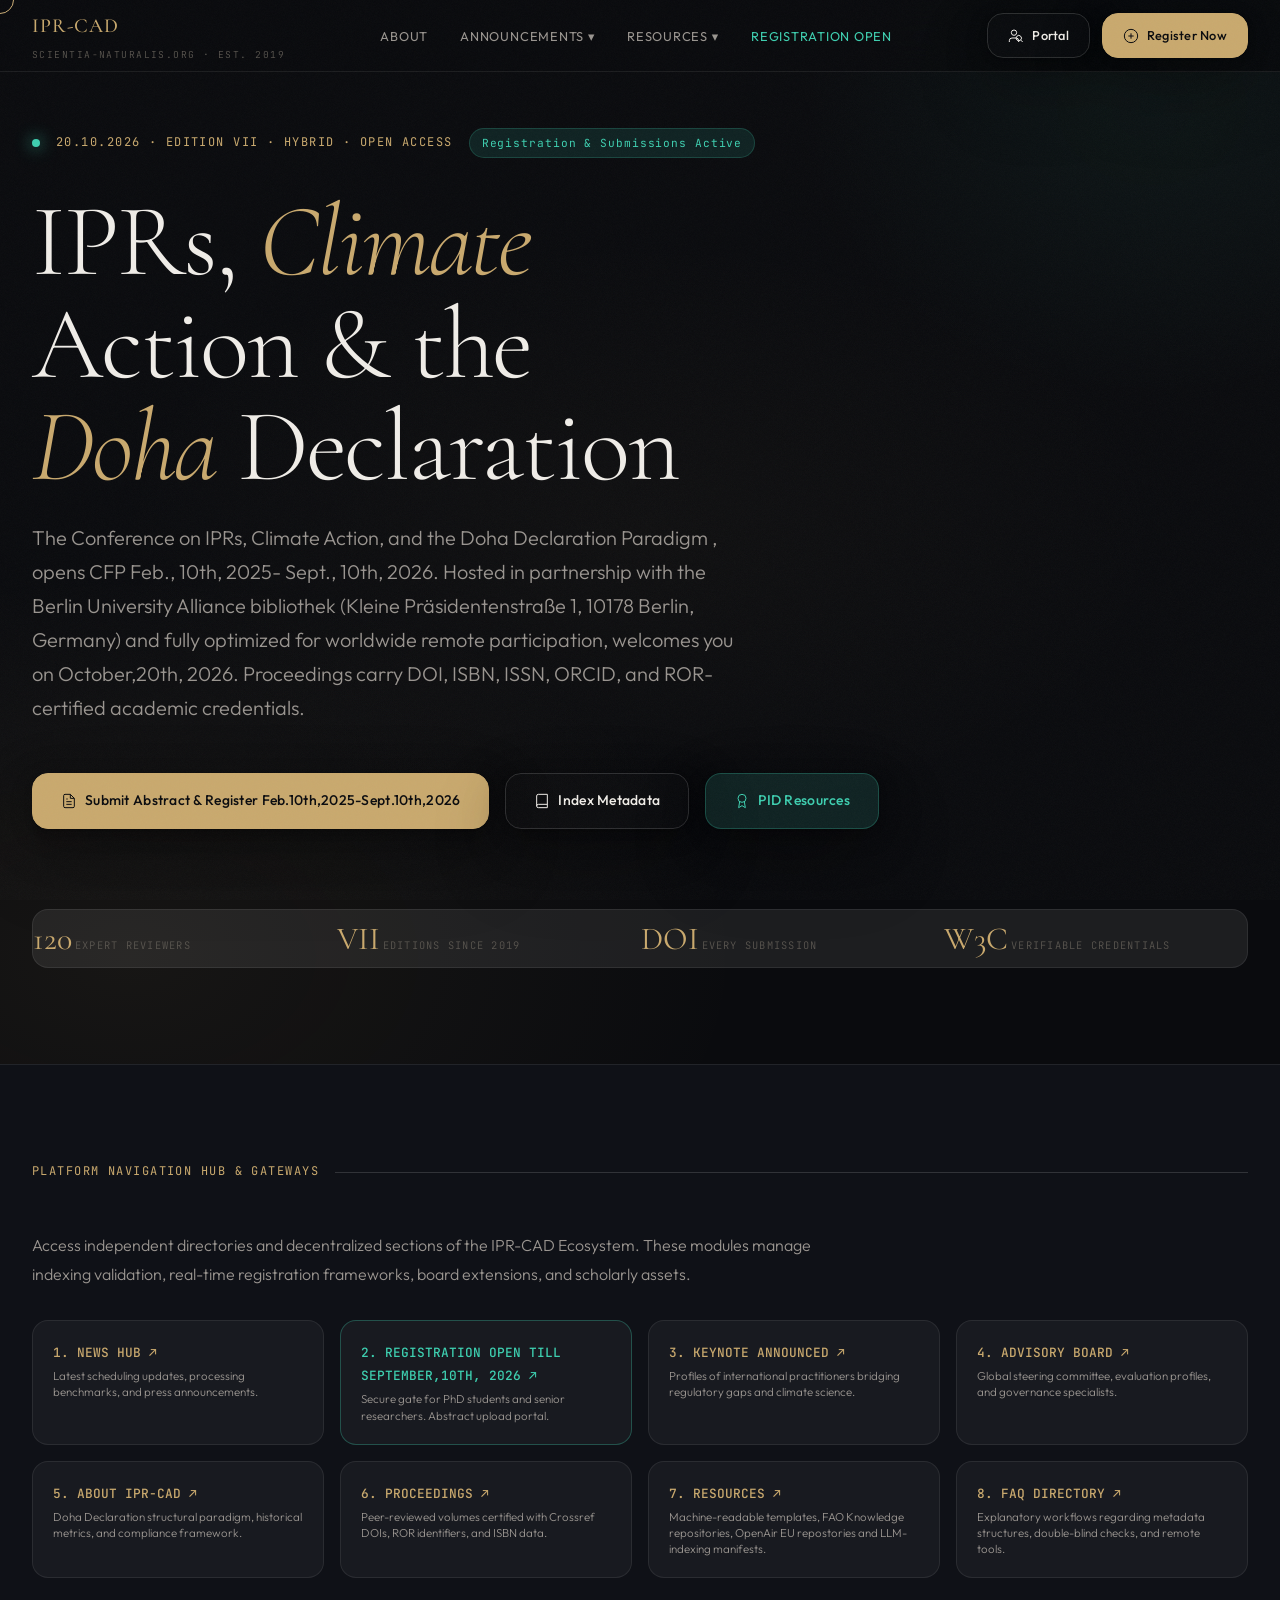
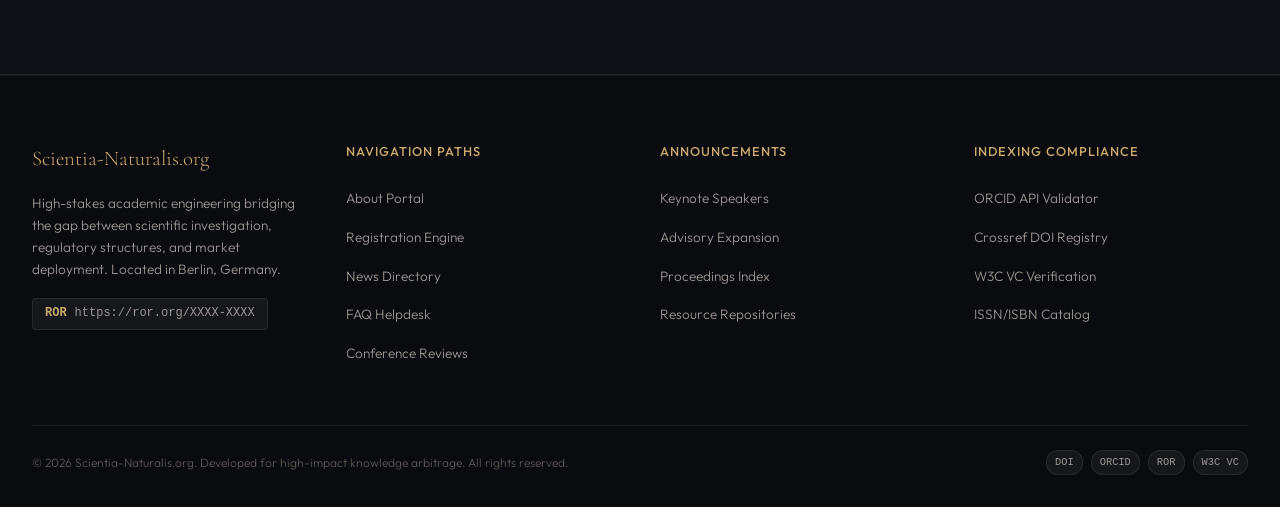
==== commit 27857946: "Fix punctuation and spacing in index.html" ====
--- a/index.html
+++ b/index.html
@@ -565,7 +565,7 @@
       IPRs, <em>Climate</em><br> Action &amp; the<br> <em>Doha</em> Declaration
     </h1>
     <p class="hero-subtitle stagger-in" style="transition-delay: 200ms;">
-      The Conference on IPRs, Climate Action, and the Doha Declaration Paradigm , opens CFP Feb.,10th,2025-Sept.,10th,2026. Hosted in partnership with the Berlin University Alliance bibliothek (Kleine Präsidentenstraße 1, 10178 Berlin, Germany) and fully optimized for worldwide remote participation, welcomes you on October,20th, 2026. Proceedings carry DOI, ISBN, ISSN, ORCID, and ROR-certified academic credentials.
+      The Conference on IPRs, Climate Action, and the Doha Declaration Paradigm , opens CFP Feb., 10th, 2025- Sept., 10th, 2026. Hosted in partnership with the Berlin University Alliance bibliothek (Kleine Präsidentenstraße 1, 10178 Berlin, Germany) and fully optimized for worldwide remote participation, welcomes you on October,20th, 2026. Proceedings carry DOI, ISBN, ISSN, ORCID, and ROR-certified academic credentials.
     </p>
     <div class="hero-actions stagger-in" style="transition-delay: 300ms;">
       <a href="registration-open.html" class="btn btn-primary">
@@ -616,7 +616,7 @@
       </a>
       
       <a href="registration-open.html" class="path-btn" style="border-color: rgba(62,207,176,0.3);">
-        <span class="path-btn-title" style="color: var(--col-teal);">2. Registration Open till September,10th,2026 ↗</span>
+        <span class="path-btn-title" style="color: var(--col-teal);">2. Registration Open till September,10th, 2026 ↗</span>
         <span class="path-btn-desc">Secure gate for PhD students and senior researchers. Abstract upload portal.</span>
       </a>
       
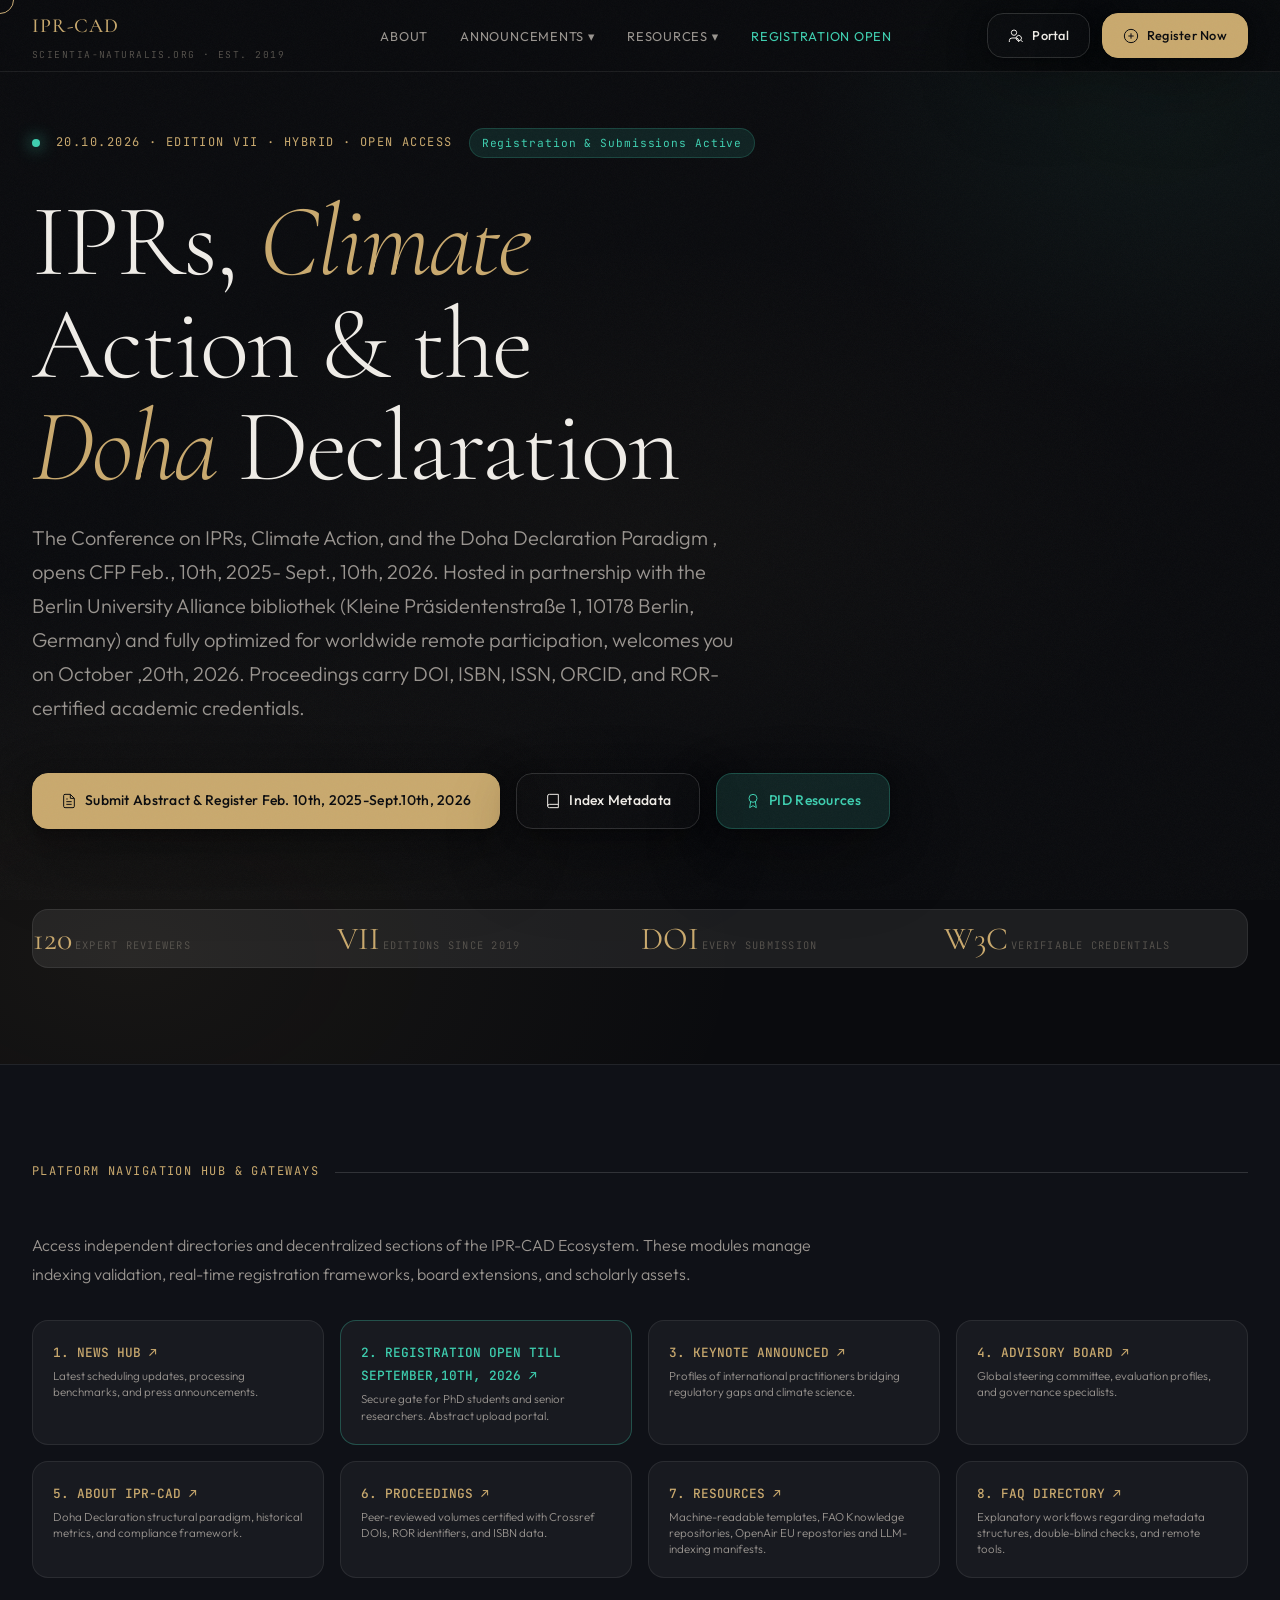
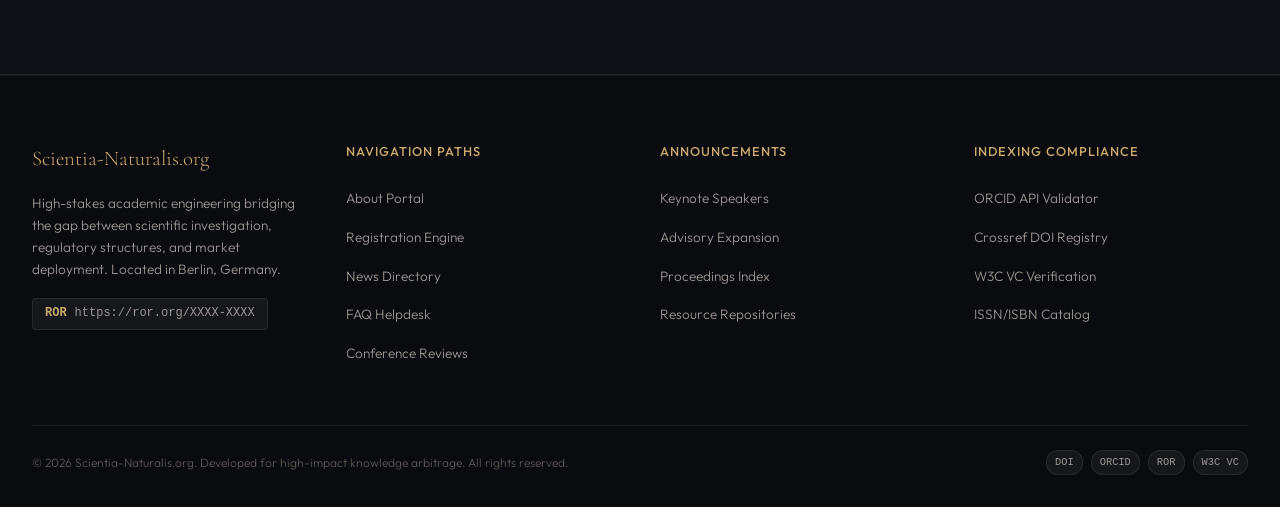
==== commit f01cd77f: "Fix date formatting in conference details" ====
--- a/index.html
+++ b/index.html
@@ -565,11 +565,11 @@
       IPRs, <em>Climate</em><br> Action &amp; the<br> <em>Doha</em> Declaration
     </h1>
     <p class="hero-subtitle stagger-in" style="transition-delay: 200ms;">
-      The Conference on IPRs, Climate Action, and the Doha Declaration Paradigm , opens CFP Feb., 10th, 2025- Sept., 10th, 2026. Hosted in partnership with the Berlin University Alliance bibliothek (Kleine Präsidentenstraße 1, 10178 Berlin, Germany) and fully optimized for worldwide remote participation, welcomes you on October,20th, 2026. Proceedings carry DOI, ISBN, ISSN, ORCID, and ROR-certified academic credentials.
+      The Conference on IPRs, Climate Action, and the Doha Declaration Paradigm , opens CFP Feb., 10th, 2025- Sept., 10th, 2026. Hosted in partnership with the Berlin University Alliance bibliothek (Kleine Präsidentenstraße 1, 10178 Berlin, Germany) and fully optimized for worldwide remote participation, welcomes you on October ,20th, 2026. Proceedings carry DOI, ISBN, ISSN, ORCID, and ROR-certified academic credentials.
     </p>
     <div class="hero-actions stagger-in" style="transition-delay: 300ms;">
       <a href="registration-open.html" class="btn btn-primary">
-        <svg class="icon" viewBox="0 0 24 24" fill="none" stroke="currentColor" stroke-width="1.5"><path d="M14 2H6a2 2 0 0 0-2 2v16a2 2 0 0 0 2 2h12a2 2 0 0 0 2-2V8z"/><polyline points="14 2 14 8 20 8"/><line x1="16" y1="13" x2="8" y2="13"/><line x1="16" y1="17" x2="8" y2="17"/><polyline points="10 9 9 9 8 9"/></svg> Submit Abstract &amp; Register Feb.10th,2025-Sept.10th,2026
+        <svg class="icon" viewBox="0 0 24 24" fill="none" stroke="currentColor" stroke-width="1.5"><path d="M14 2H6a2 2 0 0 0-2 2v16a2 2 0 0 0 2 2h12a2 2 0 0 0 2-2V8z"/><polyline points="14 2 14 8 20 8"/><line x1="16" y1="13" x2="8" y2="13"/><line x1="16" y1="17" x2="8" y2="17"/><polyline points="10 9 9 9 8 9"/></svg> Submit Abstract &amp; Register Feb. 10th, 2025-Sept.10th, 2026
       </a>
       <a href="conference-proceedings.html" class="btn btn-ghost">
         <svg class="icon" viewBox="0 0 24 24" fill="none" stroke="currentColor" stroke-width="1.5"><path d="M4 19.5A2.5 2.5 0 0 1 6.5 17H20"/><path d="M6.5 2H20v20H6.5A2.5 2.5 0 0 1 4 19.5v-15A2.5 2.5 0 0 1 6.5 2z"/></svg> Index Metadata
